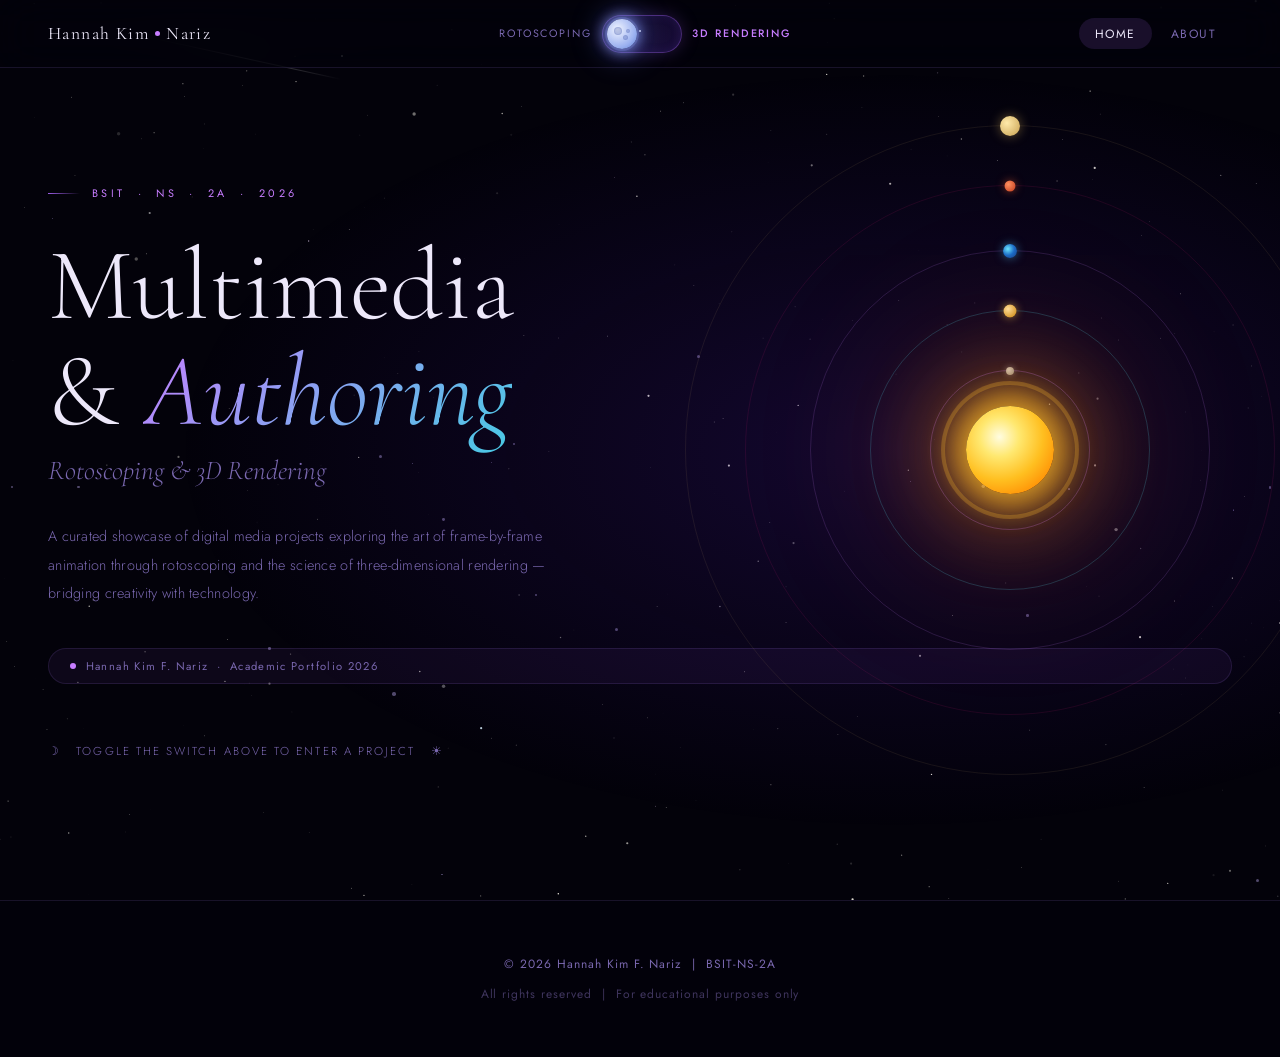
==== index.html @ fac0477e "Update index.html" ====
<!DOCTYPE html>
<html lang="en">
<head>
  <meta charset="UTF-8"/>
  <meta name="viewport" content="width=device-width, initial-scale=1.0"/>
  <title>Multimedia & Authoring — Hannah Kim F. Nariz</title>
  <link rel="preconnect" href="https://fonts.googleapis.com"/>
  <link href="https://fonts.googleapis.com/css2?family=Cormorant+Garamond:ital,wght@0,300;0,400;0,600;1,300;1,400&family=Jost:wght@200;300;400;500&display=swap" rel="stylesheet"/>
  <style>
    :root {
      --transition-theme: 1.4s cubic-bezier(0.4,0,0.2,1);
      --font-serif: 'Cormorant Garamond', serif;
      --font-sans:  'Jost', sans-serif;
    }

    body {
      --bg0:        #03020a;
      --bg1:        #07051a;
      --surface:    #0f0a22;
      --card-bg:    rgba(10,7,26,0.75);
      --border:     rgba(170,130,255,0.13);
      --text:       #ede8fa;
      --muted:      #7a68b0;
      --accent:     #9b5de5;
      --accent2:    #c77dff;
      --tag:        #9ab0f0;
      --card-hover-shadow: 0 30px 80px rgba(120,140,255,0.18);
      --card-hover-border: rgba(150,170,255,0.5);
      --hero-grad:  radial-gradient(ellipse 80% 60% at 70% 50%, rgba(80,30,180,0.22), transparent 70%);
      --sky-color:  #03020a;
    }

    body.day {
      --bg0:        #dff4ff;
      --bg1:        #bce8fa;
      --surface:    #e8f6ff;
      --card-bg:    rgba(255,252,245,0.82);
      --border:     rgba(200,160,60,0.22);
      --text:       #1a1020;
      --muted:      #5a6a8a;
      --accent:     #e07b00;
      --accent2:    #f5a623;
      --tag:        #c07000;
      --card-hover-shadow: 0 30px 80px rgba(255,160,30,0.2);
      --card-hover-border: rgba(255,190,60,0.6);
      --hero-grad:  radial-gradient(ellipse 80% 60% at 70% 50%, rgba(255,200,80,0.28), transparent 70%);
      --sky-color:  #7dcfff;
    }

    *, *::before, *::after { margin:0; padding:0; box-sizing:border-box; }
    html { scroll-behavior: smooth; }

    body {
      font-family: var(--font-sans);
      background: var(--bg0);
      color: var(--text);
      min-height: 100vh;
      overflow-x: hidden;
      transition: background var(--transition-theme), color var(--transition-theme);
    }

    #starfield { position:fixed;inset:0;pointer-events:none;z-index:0;transition:opacity 1.2s ease; }
    body.day #starfield { opacity:0; }

    #sky-layer {
      position:fixed;inset:0;z-index:0;pointer-events:none;
      background:linear-gradient(180deg,#7dcfff 0%,#c9ecff 40%,#ffeac8 100%);
      opacity:0;transition:opacity 1.2s ease;
    }
    body.day #sky-layer { opacity:1; }

    .nebula-layer { position:fixed;inset:0;pointer-events:none;z-index:0;overflow:hidden;transition:opacity 1.2s ease; }
    body.day .nebula-layer { opacity:0; }
    .nebula-cloud { position:absolute;border-radius:50%;filter:blur(90px);opacity:0;animation:nebulaDrift 24s ease-in-out infinite; }
    .nc1{width:700px;height:500px;top:-10%;left:-10%;background:radial-gradient(ellipse,rgba(155,93,229,0.2),transparent 70%);animation-duration:28s;animation-delay:0s;}
    .nc2{width:600px;height:600px;top:30%;right:-15%;background:radial-gradient(ellipse,rgba(72,202,228,0.13),transparent 70%);animation-duration:33s;animation-delay:-9s;}
    .nc3{width:800px;height:400px;bottom:-5%;left:20%;background:radial-gradient(ellipse,rgba(247,37,133,0.09),transparent 70%);animation-duration:25s;animation-delay:-16s;}
    .nc4{width:500px;height:500px;top:50%;left:40%;background:radial-gradient(ellipse,rgba(199,125,255,0.11),transparent 70%);animation-duration:38s;animation-delay:-6s;}
    @keyframes nebulaDrift{0%{opacity:0;transform:scale(1) translate(0,0)}20%{opacity:1}50%{opacity:0.6;transform:scale(1.1) translate(30px,-20px)}80%{opacity:1}100%{opacity:0;transform:scale(1) translate(0,0)}}

    .cloud-layer{position:fixed;inset:0;z-index:0;pointer-events:none;overflow:hidden;opacity:0;transition:opacity 1.4s ease;}
    body.day .cloud-layer{opacity:1;}
    .cloud{position:absolute;border-radius:50px;background:rgba(255,255,255,0.7);filter:blur(6px);}

    #shooting-stars{position:fixed;inset:0;pointer-events:none;z-index:1;}
    body.day #shooting-stars{opacity:0;}

    .dust-particle{position:fixed;border-radius:50%;pointer-events:none;z-index:1;animation:dustFloat linear infinite;transition:background 1s ease;}
    body.day .dust-particle{background:rgba(255,200,80,0.5) !important;}
    @keyframes dustFloat{0%{transform:translateY(0) translateX(0) scale(1);opacity:0}10%{opacity:1}90%{opacity:0.5}100%{transform:translateY(-220px) translateX(var(--dx,40px)) scale(0.4);opacity:0}}

    /* NAV */
    nav {
      position:fixed;top:0;left:0;right:0;z-index:300;
      height:68px;display:flex;align-items:center;justify-content:space-between;
      padding:0 3rem;backdrop-filter:blur(22px);
      border-bottom:1px solid var(--border);
      transition:background var(--transition-theme),border-color var(--transition-theme);
    }
    body:not(.day) nav{background:rgba(3,2,10,0.6);}
    body.day nav{background:rgba(220,242,255,0.65);}

    .nav-brand{font-family:var(--font-serif);font-size:1.1rem;font-weight:400;color:var(--text);text-decoration:none;letter-spacing:0.08em;display:flex;align-items:center;gap:4px;transition:color var(--transition-theme);}
    .brand-dot{display:inline-block;width:5px;height:5px;border-radius:50%;background:var(--accent2);margin:0 2px;animation:pulse 2.5s ease-in-out infinite;transition:background var(--transition-theme);}

    .nav-center{display:flex;align-items:center;gap:0.4rem;}
    .nav-links{display:flex;gap:0.2rem;}
    .nav-links a{font-size:0.75rem;font-weight:400;letter-spacing:0.12em;text-transform:uppercase;color:var(--muted);text-decoration:none;padding:0.4rem 1rem;border-radius:30px;transition:color 0.25s,background 0.25s;}
    .nav-links a:hover,.nav-links a.active{color:var(--text);background:rgba(155,93,229,0.15);}
    body.day .nav-links a:hover,body.day .nav-links a.active{background:rgba(224,123,0,0.12);}

    /* TOGGLE */
    .celestial-toggle{position:relative;display:flex;align-items:center;gap:10px;}
    .toggle-label{font-size:0.67rem;letter-spacing:0.18em;text-transform:uppercase;color:var(--muted);font-weight:400;transition:color 0.4s,opacity 0.4s;user-select:none;min-width:68px;}
    .toggle-label.lbl-roto{text-align:right;}
    .toggle-label.lbl-render{text-align:left;}
    body:not(.day) .toggle-label.lbl-render{color:var(--accent2);font-weight:500;}
    body.day .toggle-label.lbl-roto{color:var(--accent2);font-weight:500;}

    .toggle-track{position:relative;width:80px;height:38px;border-radius:40px;cursor:pointer;transition:background 0.8s ease,box-shadow 0.8s ease,border-color 0.8s;border:1px solid;flex-shrink:0;overflow:visible;}
    body:not(.day) .toggle-track{background:linear-gradient(135deg,#0d0820 0%,#1a0e3a 100%);border-color:rgba(155,93,229,0.4);box-shadow:0 0 18px rgba(155,93,229,0.25),inset 0 0 10px rgba(100,60,200,0.15);}
    body.day .toggle-track{background:linear-gradient(135deg,#87d4f8 0%,#b8e8ff 100%);border-color:rgba(224,160,40,0.5);box-shadow:0 0 18px rgba(255,200,60,0.35),inset 0 0 10px rgba(255,220,100,0.2);}

    .track-star{position:absolute;border-radius:50%;background:rgba(255,255,255,0.9);transition:opacity 0.6s ease;}
    body.day .track-star{opacity:0;}
    .track-cloud{position:absolute;border-radius:6px;background:rgba(255,255,255,0.75);transition:opacity 0.6s ease;opacity:0;}
    body.day .track-cloud{opacity:1;}

    .toggle-orb{position:absolute;top:50%;transform:translateY(-50%);width:30px;height:30px;border-radius:50%;transition:left 0.7s cubic-bezier(0.68,-0.3,0.27,1.3),background 0.8s ease,box-shadow 0.8s ease;z-index:2;}
    body:not(.day) .toggle-orb{left:4px;background:radial-gradient(circle at 35% 35%,#f0f4ff 0%,#c8d4f8 30%,#9ab0f0 65%,#5878d0 100%);box-shadow:0 0 0 2px rgba(150,170,255,0.2),0 0 12px 4px rgba(140,160,255,0.6),0 0 28px 10px rgba(100,130,255,0.25);}
    body.day .toggle-orb{left:46px;background:radial-gradient(circle at 38% 35%,#fffce0 0%,#ffe870 25%,#ffbf20 55%,#ff8800 85%,#ff5500 100%);box-shadow:0 0 0 3px rgba(255,210,60,0.2),0 0 16px 6px rgba(255,190,40,0.75),0 0 38px 16px rgba(255,150,20,0.4),0 0 70px 30px rgba(255,100,0,0.15);}

    .orb-crater{position:absolute;border-radius:50%;background:rgba(60,80,160,0.28);border:1px solid rgba(80,100,180,0.18);transition:opacity 0.5s ease;}
    body.day .orb-crater{opacity:0;}
    .orb-rays-wrap{position:absolute;top:50%;left:50%;width:54px;height:54px;transform:translate(-50%,-50%);animation:rotateSlow 10s linear infinite;pointer-events:none;transition:opacity 0.7s ease;opacity:0;}
    body.day .orb-rays-wrap{opacity:1;}
    .orb-ray{position:absolute;top:50%;left:50%;width:1px;height:10px;background:linear-gradient(to bottom,rgba(255,230,80,0.9),transparent);transform-origin:bottom center;}

    @keyframes rotateSlow{to{transform:translate(-50%,-50%) rotate(360deg)}}
    @keyframes pulse{0%,100%{opacity:1;transform:scale(1)}50%{opacity:0.3;transform:scale(0.75)}}

    /* HERO */
    .hero{position:relative;z-index:10;min-height:100vh;display:flex;flex-direction:column;justify-content:center;padding:9rem 3rem 6rem;overflow:hidden;}
    .hero::before{content:'';position:absolute;inset:0;background:var(--hero-grad);pointer-events:none;transition:background var(--transition-theme);}

    .orbital-system{position:absolute;right:-60px;top:50%;transform:translateY(-50%);width:660px;height:660px;pointer-events:none;}
    .orbit-ring{position:absolute;border-radius:50%;border:1px solid;top:50%;left:50%;transform:translate(-50%,-50%);transition:border-color var(--transition-theme);}
    body:not(.day) .orbit-ring:nth-child(1){width:160px;height:160px;border-color:rgba(155,93,229,0.35);animation:spinOrbit 13s linear infinite;}
    body:not(.day) .orbit-ring:nth-child(2){width:280px;height:280px;border-color:rgba(72,202,228,0.22);animation:spinOrbit 23s linear infinite reverse;}
    body:not(.day) .orbit-ring:nth-child(3){width:400px;height:400px;border-color:rgba(199,125,255,0.16);animation:spinOrbit 36s linear infinite;}
    body:not(.day) .orbit-ring:nth-child(4){width:530px;height:530px;border-color:rgba(247,37,133,0.1);animation:spinOrbit 52s linear infinite reverse;}
    body:not(.day) .orbit-ring:nth-child(5){width:650px;height:650px;border-color:rgba(255,215,122,0.08);animation:spinOrbit 78s linear infinite;}
    body.day .orbit-ring:nth-child(1){width:160px;height:160px;border-color:rgba(255,180,30,0.4);animation:spinOrbit 13s linear infinite;}
    body.day .orbit-ring:nth-child(2){width:280px;height:280px;border-color:rgba(255,140,20,0.25);animation:spinOrbit 23s linear infinite reverse;}
    body.day .orbit-ring:nth-child(3){width:400px;height:400px;border-color:rgba(255,100,20,0.15);animation:spinOrbit 36s linear infinite;}
    body.day .orbit-ring:nth-child(4){width:530px;height:530px;border-color:rgba(200,130,20,0.1);animation:spinOrbit 52s linear infinite reverse;}
    body.day .orbit-ring:nth-child(5){width:650px;height:650px;border-color:rgba(180,120,10,0.07);animation:spinOrbit 78s linear infinite;}
    .orbit-dot{position:absolute;border-radius:50%;top:0;left:50%;transform:translate(-50%,-50%);}
    @keyframes spinOrbit{to{transform:translate(-50%,-50%) rotate(360deg)}}

    /* ── HERO CENTER BODY — always SUN ── */
    .hero-center-body {
      position:absolute;top:50%;left:50%;
      transform:translate(-50%,-50%);
      width:88px;height:88px;border-radius:50%;z-index:2;
      background:radial-gradient(circle at 38% 35%,#fffce0 0%,#ffe870 25%,#ffbf20 55%,#ff8800 85%,#ff5500 100%);
      box-shadow:
        0 0 28px 12px rgba(255,190,40,0.7),
        0 0 80px 32px rgba(255,150,20,0.38),
        0 0 160px 70px rgba(255,100,0,0.16);
      animation:sunGlowHero 4s ease-in-out infinite;
    }
    @keyframes sunGlowHero {
      0%,100%{box-shadow:0 0 28px 12px rgba(255,190,40,0.7),0 0 80px 32px rgba(255,150,20,0.38),0 0 160px 70px rgba(255,100,0,0.16);}
      50%{box-shadow:0 0 40px 18px rgba(255,210,60,0.9),0 0 110px 46px rgba(255,170,30,0.5),0 0 200px 90px rgba(255,110,0,0.22);}
    }

    .hero-center-corona{position:absolute;top:50%;left:50%;transform:translate(-50%,-50%);width:130px;height:130px;border-radius:50%;pointer-events:none;z-index:1;transition:box-shadow 1s ease,opacity 1s ease;animation:coronaPulse 4.5s ease-in-out infinite;box-shadow:0 0 0 4px rgba(255,210,60,0.25);opacity:1;}
    @keyframes coronaPulse{0%,100%{transform:translate(-50%,-50%) scale(1)}50%{transform:translate(-50%,-50%) scale(1.14)}}

    /* Hero sun rays — always visible */
    .hero-rays{position:absolute;top:50%;left:50%;width:160px;height:160px;transform:translate(-50%,-50%);animation:rotateSlow 20s linear infinite;pointer-events:none;z-index:1;opacity:1;}
    .hero-ray-line{position:absolute;top:50%;left:50%;width:1.5px;height:38px;background:linear-gradient(to bottom,rgba(255,230,80,0.75),transparent);transform-origin:bottom center;}

    .planet{position:absolute;border-radius:50%;top:0;left:50%;transform:translate(-50%,-50%);}
    .p-mercury{width:8px;height:8px;background:radial-gradient(circle at 35% 35%,#ccc,#888);box-shadow:0 0 6px rgba(200,200,200,0.5);}
    .p-venus{width:13px;height:13px;background:radial-gradient(circle at 35% 35%,#ffe4a0,#c8860a);box-shadow:0 0 8px rgba(255,200,80,0.6);}
    .p-earth{width:14px;height:14px;background:radial-gradient(circle at 35% 35%,#6be8ff,#1a6bc7,#1a4080);box-shadow:0 0 10px rgba(72,200,255,0.5);}
    .p-mars{width:11px;height:11px;background:radial-gradient(circle at 35% 35%,#ff9060,#c0391b);box-shadow:0 0 8px rgba(255,100,50,0.5);}
    .p-saturn{width:20px;height:20px;background:radial-gradient(circle at 35% 35%,#ffeaaa,#c8a050);box-shadow:0 0 12px rgba(255,210,100,0.4);}

    .hero-eyebrow{font-size:0.68rem;letter-spacing:0.3em;text-transform:uppercase;color:var(--accent2);margin-bottom:2rem;display:flex;align-items:center;gap:12px;opacity:0;animation:fadeUp 0.8s ease forwards 0.3s;transition:color var(--transition-theme);}
    .eyebrow-line{width:32px;height:1px;background:linear-gradient(to right,var(--accent),transparent);transition:background var(--transition-theme);}
    .hero h1{font-family:var(--font-serif);font-size:clamp(3rem,8vw,7.5rem);font-weight:300;line-height:1.03;color:var(--text);margin-bottom:0.6rem;opacity:0;animation:fadeUp 0.9s ease forwards 0.5s;transition:color var(--transition-theme);}
    .hero h1 em{font-style:italic;font-weight:300;background:linear-gradient(135deg,var(--accent2),#48cae4,#f72585);-webkit-background-clip:text;-webkit-text-fill-color:transparent;background-clip:text;background-size:200% 200%;animation:gradientShift 6s ease infinite;}
    body.day .hero h1 em{background:linear-gradient(135deg,#ff8800,#ffcc00,#ff4400);-webkit-background-clip:text;-webkit-text-fill-color:transparent;background-clip:text;background-size:200% 200%;}
    @keyframes gradientShift{0%{background-position:0% 50%}50%{background-position:100% 50%}100%{background-position:0% 50%}}
    .hero h2{font-family:var(--font-serif);font-size:clamp(1rem,2.5vw,1.7rem);font-weight:300;font-style:italic;color:var(--muted);margin-bottom:2.2rem;opacity:0;animation:fadeUp 0.9s ease forwards 0.7s;transition:color var(--transition-theme);}
    .hero p{max-width:520px;color:var(--muted);font-size:0.9rem;font-weight:300;line-height:2;letter-spacing:0.02em;opacity:0;animation:fadeUp 0.9s ease forwards 0.9s;transition:color var(--transition-theme);}
    .hero-badge{display:inline-flex;align-items:center;gap:10px;border:1px solid var(--border);background:rgba(155,93,229,0.07);padding:0.55rem 1.3rem;border-radius:40px;margin-top:2.5rem;font-size:0.7rem;letter-spacing:0.12em;color:var(--muted);opacity:0;animation:fadeUp 0.9s ease forwards 1.1s;transition:border-color var(--transition-theme),color var(--transition-theme),background var(--transition-theme);}
    body.day .hero-badge{background:rgba(255,160,30,0.08);}
    .badge-dot{width:6px;height:6px;border-radius:50%;background:var(--accent2);animation:pulse 2s ease-in-out infinite;transition:background var(--transition-theme);}
    @keyframes fadeUp{from{opacity:0;transform:translateY(24px)}to{opacity:1;transform:translateY(0)}}

    /* SECTION */
    .section{position:relative;z-index:10;padding:7rem 3rem;max-width:1140px;margin:0 auto;}
    .section-eyebrow{font-size:0.67rem;letter-spacing:0.25em;text-transform:uppercase;color:var(--accent2);margin-bottom:0.6rem;display:flex;align-items:center;gap:12px;transition:color var(--transition-theme);}
    .section-eyebrow::before{content:'';width:28px;height:1px;background:linear-gradient(to right,var(--accent),transparent);}
    .section-title{font-family:var(--font-serif);font-size:clamp(1.8rem,4vw,3rem);font-weight:400;color:var(--text);margin-bottom:3.5rem;transition:color var(--transition-theme);}

    /* CARDS */
    .projects-grid{display:grid;grid-template-columns:repeat(auto-fit,minmax(340px,1fr));gap:2rem;}
    .project-card{position:relative;border-radius:20px;text-decoration:none;color:inherit;display:block;overflow:hidden;border:1px solid var(--border);background:var(--card-bg);backdrop-filter:blur(14px);transition:transform 0.4s cubic-bezier(0.23,1,0.32,1),border-color 0.4s,box-shadow 0.4s,background var(--transition-theme);}
    .project-card:hover{transform:translateY(-8px);border-color:var(--card-hover-border);box-shadow:var(--card-hover-shadow);}
    .card-visual{width:100%;height:200px;position:relative;overflow:hidden;display:flex;align-items:center;justify-content:center;border-bottom:1px solid var(--border);transition:border-color var(--transition-theme);}
    .card-visual-bg{position:absolute;inset:0;transition:background 1s ease;}
    .card-roto .card-visual-bg{background:radial-gradient(ellipse at center,rgba(255,160,30,0.18) 0%,rgba(255,100,0,0.06) 40%,transparent 70%);}
    .card-render .card-visual-bg{background:radial-gradient(ellipse at center,rgba(120,140,255,0.15) 0%,rgba(80,100,220,0.06) 40%,transparent 70%);}
    .card-orbital{position:relative;width:130px;height:130px;flex-shrink:0;}
    .card-orbit-ring{position:absolute;border-radius:50%;border:1px dashed;top:50%;left:50%;transform:translate(-50%,-50%);}
    .card-roto .card-orbit-ring:nth-child(1){width:80px;height:80px;border-color:rgba(255,200,60,0.35);animation:spinOrbit 9s linear infinite;}
    .card-roto .card-orbit-ring:nth-child(2){width:116px;height:116px;border-color:rgba(255,150,30,0.2);animation:spinOrbit 16s linear infinite reverse;}
    .card-render .card-orbit-ring:nth-child(1){width:80px;height:80px;border-color:rgba(150,170,255,0.35);animation:spinOrbit 9s linear infinite;}
    .card-render .card-orbit-ring:nth-child(2){width:116px;height:116px;border-color:rgba(120,140,255,0.2);animation:spinOrbit 16s linear infinite reverse;}
    .card-orbit-dot{position:absolute;border-radius:50%;top:0;left:50%;transform:translate(-50%,-50%);}
    .card-sun-body{position:absolute;top:50%;left:50%;transform:translate(-50%,-50%);width:42px;height:42px;border-radius:50%;z-index:2;background:radial-gradient(circle at 38% 35%,#fffce0 0%,#ffe870 25%,#ffbf20 55%,#ff8800 85%,#ff5500 100%);box-shadow:0 0 16px 6px rgba(255,190,40,0.65),0 0 40px 16px rgba(255,150,20,0.3);animation:sunGlow 4s ease-in-out infinite;}
    .card-moon-body{position:absolute;top:50%;left:50%;transform:translate(-50%,-50%);width:40px;height:40px;border-radius:50%;z-index:2;background:radial-gradient(circle at 35% 35%,#f0f4ff 0%,#c8d4f8 30%,#9ab0f0 65%,#5878d0 100%);box-shadow:0 0 14px 5px rgba(140,160,255,0.55),0 0 36px 14px rgba(100,130,255,0.22);animation:moonGlow 5s ease-in-out infinite;}
    .card-moon-crater{position:absolute;border-radius:50%;background:rgba(60,80,160,0.28);border:1px solid rgba(80,100,180,0.18);}
    @keyframes sunGlow{0%,100%{box-shadow:0 0 16px 6px rgba(255,190,40,0.65),0 0 40px 16px rgba(255,150,20,0.3);}50%{box-shadow:0 0 26px 10px rgba(255,210,60,0.85),0 0 60px 26px rgba(255,170,30,0.42);}}
    @keyframes moonGlow{0%,100%{box-shadow:0 0 14px 5px rgba(140,160,255,0.55),0 0 36px 14px rgba(100,130,255,0.22);}50%{box-shadow:0 0 22px 9px rgba(160,180,255,0.75),0 0 55px 22px rgba(120,145,255,0.35);}}
    .card-rays{position:absolute;top:50%;left:50%;width:76px;height:76px;transform:translate(-50%,-50%);animation:rotateSlow 14s linear infinite;pointer-events:none;z-index:1;}
    .card-ray-line{position:absolute;top:50%;left:50%;width:1px;height:12px;background:linear-gradient(to bottom,rgba(255,230,80,0.75),transparent);transform-origin:bottom center;}
    .card-content{padding:1.6rem 2rem 2rem;}
    .card-tag{font-size:0.65rem;letter-spacing:0.2em;text-transform:uppercase;margin-bottom:0.8rem;display:flex;align-items:center;gap:8px;color:var(--tag);transition:color var(--transition-theme);}
    .card-tag::before{content:'';width:14px;height:1px;background:currentColor;}
    .card-content h3{font-family:var(--font-serif);font-size:1.55rem;font-weight:400;color:var(--text);margin-bottom:0.8rem;transition:color var(--transition-theme);}
    .card-content p{font-size:0.84rem;color:var(--muted);line-height:1.9;font-weight:300;margin-bottom:1.4rem;transition:color var(--transition-theme);}
    .card-cta{display:inline-flex;align-items:center;gap:8px;font-size:0.72rem;font-weight:400;letter-spacing:0.12em;text-transform:uppercase;color:var(--accent2);transition:gap 0.2s,color var(--transition-theme);}
    .project-card:hover .card-cta{gap:14px;}

    /* FOOTER */
    footer{position:relative;z-index:10;border-top:1px solid var(--border);text-align:center;padding:3rem 1.5rem;font-size:0.75rem;letter-spacing:0.08em;color:var(--muted);line-height:2.5;transition:border-color var(--transition-theme),color var(--transition-theme),background var(--transition-theme);}
    body:not(.day) footer{background:rgba(3,2,10,0.7);}
    body.day footer{background:rgba(200,235,255,0.5);}
    footer span{opacity:0.5;}

    .reveal{opacity:0;transform:translateY(30px);transition:opacity 0.8s ease,transform 0.8s ease;}
    .reveal.visible{opacity:1;transform:translateY(0);}
    .card-sparkle{position:absolute;background:rgba(200,215,255,0.9);border-radius:50%;animation:twinkleS 3s ease-in-out infinite;}
    @keyframes twinkleS{0%,100%{opacity:0.5;transform:scale(1)}50%{opacity:1;transform:scale(1.6)}}

    @media(max-width:700px){
      nav{padding:0 1.2rem;}
      .hero{padding:7rem 1.5rem 4rem;}
      .orbital-system{display:none;}
      .section{padding:5rem 1.5rem;}
      .toggle-label{display:none;}
    }
  </style>
</head>
<body>

<canvas id="starfield"></canvas>
<div id="sky-layer"></div>
<div class="nebula-layer">
  <div class="nebula-cloud nc1"></div>
  <div class="nebula-cloud nc2"></div>
  <div class="nebula-cloud nc3"></div>
  <div class="nebula-cloud nc4"></div>
</div>
<div class="cloud-layer" id="cloud-layer"></div>
<div id="shooting-stars"></div>

<nav>
  <a href="index.html" class="nav-brand">
    Hannah Kim<span class="brand-dot"></span>Nariz
  </a>

  <div class="celestial-toggle" id="celestialToggle" title="Switch project">
    <span class="toggle-label lbl-roto">Rotoscoping</span>
    <div class="toggle-track" id="toggleTrack">
      <div class="track-star" style="width:3px;height:3px;top:8px;left:22px;"></div>
      <div class="track-star" style="width:2px;height:2px;top:14px;left:36px;"></div>
      <div class="track-star" style="width:2px;height:2px;top:22px;left:26px;"></div>
      <div class="track-cloud" style="width:22px;height:8px;top:12px;right:10px;filter:blur(1px);"></div>
      <div class="track-cloud" style="width:14px;height:6px;top:18px;right:18px;filter:blur(1px);"></div>
      <div class="toggle-orb" id="toggleOrb">
        <div class="orb-crater" style="width:8px;height:8px;top:8px;left:7px;"></div>
        <div class="orb-crater" style="width:5px;height:5px;top:16px;left:16px;"></div>
        <div class="orb-crater" style="width:4px;height:4px;top:10px;right:7px;"></div>
        <div class="orb-rays-wrap" id="orbRays"></div>
      </div>
    </div>
    <span class="toggle-label lbl-render">3D Rendering</span>
  </div>

  <div class="nav-links">
    <a href="index.html" class="active">Home</a>
    <a href="about.html">About</a>
  </div>
</nav>

<section class="hero">
  <div class="orbital-system" id="orbital-system">
    <div class="orbit-ring"><div class="orbit-dot p-mercury"></div></div>
    <div class="orbit-ring"><div class="orbit-dot p-venus"></div></div>
    <div class="orbit-ring"><div class="orbit-dot p-earth"></div></div>
    <div class="orbit-ring"><div class="orbit-dot p-mars"></div></div>
    <div class="orbit-ring"><div class="orbit-dot p-saturn"></div></div>
    <div class="hero-center-corona"></div>
    <div class="hero-rays" id="heroRays"></div>
    <!-- SUN — no craters -->
    <div class="hero-center-body" id="heroCenterBody"></div>
  </div>

  <div class="hero-eyebrow">
    <span class="eyebrow-line"></span>
    BSIT &nbsp;·&nbsp; NS &nbsp;·&nbsp; 2A &nbsp;·&nbsp; 2026
  </div>
  <h1>Multimedia<br/>&amp; <em>Authoring</em></h1>
  <h2 id="heroSubtitle">Rotoscoping &amp; 3D Rendering</h2>
  <p id="heroDesc">A curated showcase of digital media projects exploring the art of frame-by-frame animation through rotoscoping and the science of three-dimensional rendering — bridging creativity with technology.</p>
  <div class="hero-badge"><span class="badge-dot"></span> Hannah Kim F. Nariz &nbsp;·&nbsp; Academic Portfolio 2026</div>
  <p style="margin-top:3.5rem;font-size:0.72rem;letter-spacing:0.18em;text-transform:uppercase;color:var(--muted);opacity:0;animation:fadeUp 0.9s ease forwards 1.3s;transition:color var(--transition-theme);">&#9789; &nbsp; Toggle the switch above to enter a project &nbsp; &#9728;</p>
</section>

<div class="section" style="display:none">
  <div class="section-eyebrow">Selected Works</div>
  <h2 class="section-title">Projects</h2>
  <div class="projects-grid">
    <a href="rotoscoping.html" class="project-card card-roto reveal">
      <div class="card-visual">
        <div class="card-visual-bg"></div>
        <div class="card-orbital">
          <div class="card-orbit-ring"><div class="card-orbit-dot" style="width:5px;height:5px;background:rgba(255,210,80,0.9);box-shadow:0 0 6px rgba(255,190,60,0.8);"></div></div>
          <div class="card-orbit-ring"><div class="card-orbit-dot" style="width:4px;height:4px;background:rgba(255,160,40,0.8);box-shadow:0 0 5px rgba(255,140,30,0.7);"></div></div>
          <div class="card-rays" id="cardRaysRoto"></div>
          <div class="card-sun-body"></div>
        </div>
      </div>
      <div class="card-content">
        <div class="card-tag">Animation</div>
        <h3>Rotoscoping</h3>
        <p>Rotoscoping is an animation technique where artists trace over live-action footage frame by frame to produce realistic motion.</p>
        <div class="card-cta">Enter the light <svg width="14" height="14" viewBox="0 0 14 14" fill="none"><path d="M3 7h8M7 3l4 4-4 4" stroke="currentColor" stroke-width="1.5" stroke-linecap="round" stroke-linejoin="round"/></svg></div>
      </div>
    </a>
    <a href="rendering.html" class="project-card card-render reveal" style="transition-delay:0.15s">
      <div class="card-visual">
        <div class="card-visual-bg"></div>
        <div class="card-sparkle" style="width:3px;height:3px;top:24px;left:55px;animation-delay:0s;"></div>
        <div class="card-sparkle" style="width:2px;height:2px;top:38px;right:65px;animation-delay:0.9s;"></div>
        <div class="card-sparkle" style="width:2px;height:2px;bottom:30px;left:48px;animation-delay:1.7s;"></div>
        <div class="card-sparkle" style="width:3px;height:3px;bottom:22px;right:52px;animation-delay:0.4s;"></div>
        <div class="card-orbital">
          <div class="card-orbit-ring"><div class="card-orbit-dot" style="width:4px;height:4px;background:rgba(180,200,255,0.9);box-shadow:0 0 6px rgba(160,180,255,0.8);"></div></div>
          <div class="card-orbit-ring"><div class="card-orbit-dot" style="width:3px;height:3px;background:rgba(200,215,255,0.8);box-shadow:0 0 5px rgba(180,200,255,0.7);"></div></div>
          <div class="card-moon-body">
            <div class="card-moon-crater" style="width:10px;height:10px;top:10px;left:9px;"></div>
            <div class="card-moon-crater" style="width:6px;height:6px;top:22px;left:22px;"></div>
            <div class="card-moon-crater" style="width:5px;height:5px;top:12px;right:9px;"></div>
          </div>
        </div>
      </div>
      <div class="card-content">
        <div class="card-tag">3D Rendering</div>
        <h3>3D Rendering — Solar System</h3>
        <p>3D rendering transforms mathematical models into photorealistic imagery using light simulation, textures, and geometry.</p>
        <div class="card-cta">Explore the cosmos <svg width="14" height="14" viewBox="0 0 14 14" fill="none"><path d="M3 7h8M7 3l4 4-4 4" stroke="currentColor" stroke-width="1.5" stroke-linecap="round" stroke-linejoin="round"/></svg></div>
      </div>
    </a>
  </div>
</div>

<footer>
  &copy; 2026 Hannah Kim F. Nariz &nbsp;|&nbsp; BSIT-NS-2A<br/>
  <span>All rights reserved &nbsp;|&nbsp; For educational purposes only</span>
</footer>

<script>
/* BUILD RAYS */
(function(){
  ['orbRays','heroRays','cardRaysRoto'].forEach(function(id){
    var el = document.getElementById(id);
    if(!el) return;
    var count = id==='heroRays' ? 14 : id==='orbRays' ? 10 : 12;
    var len   = id==='heroRays' ? 38 : id==='orbRays' ? 10 : 12;
    var cls   = id==='heroRays' ? 'hero-ray-line' : id==='orbRays' ? 'orb-ray' : 'card-ray-line';
    for(var i=0;i<count;i++){
      var r = document.createElement('div');
      r.className = cls;
      var angle = (i/count)*360;
      r.style.cssText = 'position:absolute;top:50%;left:50%;width:1px;height:'+len+'px;background:linear-gradient(to bottom,rgba(255,230,80,0.8),transparent);transform-origin:bottom center;transform:translateX(-50%) translateY(-100%) rotate('+angle+'deg);';
      el.appendChild(r);
    }
  });
})();

/* STARFIELD */
(function(){
  var canvas = document.getElementById('starfield');
  var ctx = canvas.getContext('2d');
  var W,H,stars=[];
  function resize(){ W=canvas.width=window.innerWidth; H=canvas.height=window.innerHeight; }
  function createStars(n){
    stars=[];
    for(var i=0;i<n;i++){
      var rv=Math.random();
      stars.push({x:Math.random()*W,y:Math.random()*H,r:rv<0.6?0.4:rv<0.85?0.7:rv<0.97?1.1:1.7,alpha:0.3+Math.random()*0.7,ts:0.003+Math.random()*0.01,to:Math.random()*Math.PI*2,hue:Math.random()<0.2?(Math.random()<0.5?200:280):0,sat:Math.random()<0.2?70:0});
    }
  }
  var t=0;
  function draw(){
    ctx.clearRect(0,0,W,H); t+=0.016;
    stars.forEach(function(s){
      var a=s.alpha*(0.5+0.5*Math.sin(t*s.ts*60+s.to));
      ctx.beginPath(); ctx.arc(s.x,s.y,s.r,0,Math.PI*2);
      ctx.fillStyle=s.hue?'hsla('+s.hue+','+s.sat+'%,90%,'+a+')':'rgba(255,252,240,'+a+')';
      ctx.fill();
    });
    requestAnimationFrame(draw);
  }
  resize(); createStars(320); draw();
  window.addEventListener('resize',function(){ resize(); createStars(320); });
})();

/* DAY CLOUDS */
(function(){
  var layer = document.getElementById('cloud-layer');
  var clouds=[{w:200,h:60,top:8,left:5,speed:22},{w:140,h:45,top:15,left:30,speed:35},{w:180,h:55,top:5,left:60,speed:28},{w:120,h:40,top:20,left:75,speed:40},{w:160,h:50,top:12,left:85,speed:32}];
  clouds.forEach(function(c){
    var el=document.createElement('div');
    el.className='cloud';
    el.style.cssText='width:'+c.w+'px;height:'+c.h+'px;top:'+c.top+'%;left:'+c.left+'%;filter:blur(5px);background:rgba(255,255,255,0.65);border-radius:50px;animation:cloudDrift '+c.speed+'s linear infinite;';
    layer.appendChild(el);
  });
  var style=document.createElement('style');
  style.textContent='@keyframes cloudDrift{0%{transform:translateX(0)}100%{transform:translateX(120vw)}}';
  document.head.appendChild(style);
})();

/* SHOOTING STARS */
(function(){
  var container=document.getElementById('shooting-stars');
  function shoot(){
    var sx=Math.random()*window.innerWidth, sy=Math.random()*window.innerHeight*0.4;
    var len=80+Math.random()*160, ang=12+Math.random()*22;
    var el=document.createElement('div');
    el.style.cssText='position:fixed;width:2px;height:2px;border-radius:50%;background:white;left:'+sx+'px;top:'+sy+'px;pointer-events:none;z-index:1;opacity:0;';
    container.appendChild(el);
    var tail=document.createElement('div');
    tail.style.cssText='position:fixed;left:'+sx+'px;top:'+sy+'px;width:'+len+'px;height:1px;background:linear-gradient(to right,rgba(255,255,255,0),rgba(255,255,255,0.7),rgba(255,255,255,0));transform:rotate('+ang+'deg);transform-origin:left center;opacity:0;pointer-events:none;z-index:1;';
    container.appendChild(tail);
    var p=0, sp=3+Math.random()*4;
    var dx=Math.cos(ang*Math.PI/180)*sp, dy=Math.sin(ang*Math.PI/180)*sp;
    var cx=sx, cy=sy;
    function step(){
      p++; cx+=dx; cy+=dy;
      var op=p<10?p/10:p>40?Math.max(0,(50-p)/10):1;
      el.style.left=cx+'px'; el.style.top=cy+'px'; el.style.opacity=op;
      tail.style.left=(cx-len*Math.cos(ang*Math.PI/180))+'px';
      tail.style.top=(cy-len*Math.sin(ang*Math.PI/180)*0.5)+'px';
      tail.style.opacity=op*0.5;
      if(p<50) requestAnimationFrame(step); else{ el.remove(); tail.remove(); }
    }
    requestAnimationFrame(step);
    setTimeout(shoot, 2800+Math.random()*5500);
  }
  setTimeout(shoot,1200);
})();

/* DUST */
(function(){
  for(var i=0;i<20;i++){
    var el=document.createElement('div');
    el.className='dust-particle';
    var sz=1+Math.random()*2.5, dx=-25+Math.random()*50;
    el.style.cssText='width:'+sz+'px;height:'+sz+'px;left:'+Math.random()*100+'%;top:'+(20+Math.random()*80)+'%;background:rgba(200,180,255,0.4);--dx:'+dx+'px;animation-duration:'+(9+Math.random()*18)+'s;animation-delay:'+(-Math.random()*22)+'s;';
    document.body.appendChild(el);
  }
})();

/* SCROLL REVEAL */
(function(){
  var els=document.querySelectorAll('.reveal');
  var io=new IntersectionObserver(function(entries){
    entries.forEach(function(e){ if(e.isIntersecting){ e.target.classList.add('visible'); io.unobserve(e.target); } });
  },{threshold:0.12});
  els.forEach(function(el){ io.observe(el); });
})();

/* PARALLAX */
(function(){
  var sys=document.getElementById('orbital-system');
  if(!sys) return;
  document.addEventListener('mousemove',function(e){
    var mx=(e.clientX/window.innerWidth-0.5)*0.05;
    var my=(e.clientY/window.innerHeight-0.5)*0.05;
    sys.style.transform='translateY(-50%) translate('+(mx*60)+'px,'+(my*40)+'px)';
  });
})();

/* CELESTIAL TOGGLE */
(function(){
  var toggle=document.getElementById('celestialToggle');
  var isDay=false, navigating=false;
  var style=document.createElement('style');
  style.textContent='@keyframes flashOut{0%{opacity:0}40%{opacity:1}100%{opacity:1}}';
  document.head.appendChild(style);
  function navigate(day){
    if(navigating) return;
    navigating=true;
    isDay=day;
    if(day) document.body.classList.add('day');
    else document.body.classList.remove('day');
    var flash=document.createElement('div');
    var bg=day?'rgba(255,248,210,1)':'rgba(4,2,18,1)';
    flash.style.cssText='position:fixed;inset:0;z-index:9999;pointer-events:all;background:'+bg+';opacity:0;transition:opacity 0.9s ease;';
    document.body.appendChild(flash);
    requestAnimationFrame(function(){ requestAnimationFrame(function(){ flash.style.opacity='1'; }); });
    setTimeout(function(){ window.location.href=day?'rotoscoping.html':'rendering.html'; },980);
  }
  toggle.addEventListener('click',function(){ navigate(!isDay); });
  toggle.setAttribute('tabindex','0');
  toggle.setAttribute('role','button');
  toggle.setAttribute('aria-label','Switch between Rotoscoping and 3D Rendering');
  toggle.addEventListener('keydown',function(e){ if(e.key==='Enter'||e.key===' '){ e.preventDefault(); navigate(!isDay); } });
})();
</script>
</body>
</html>
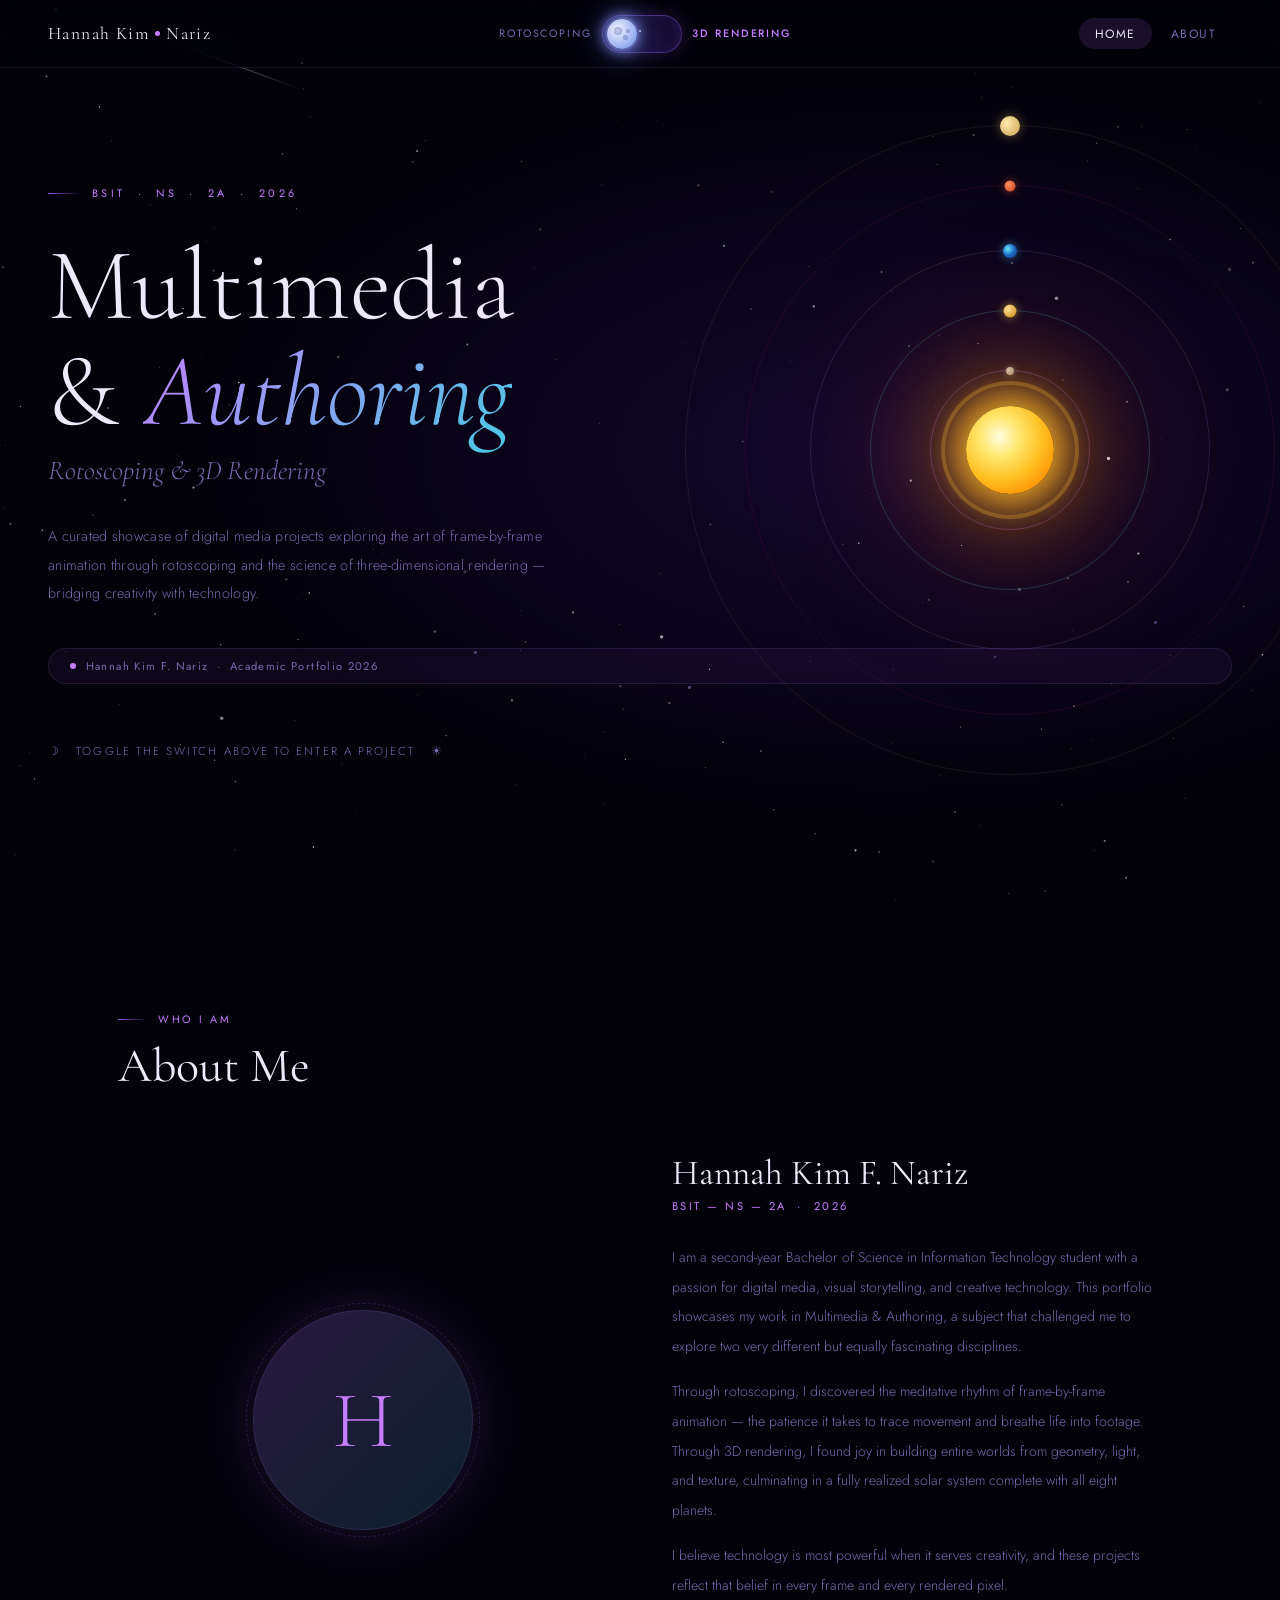
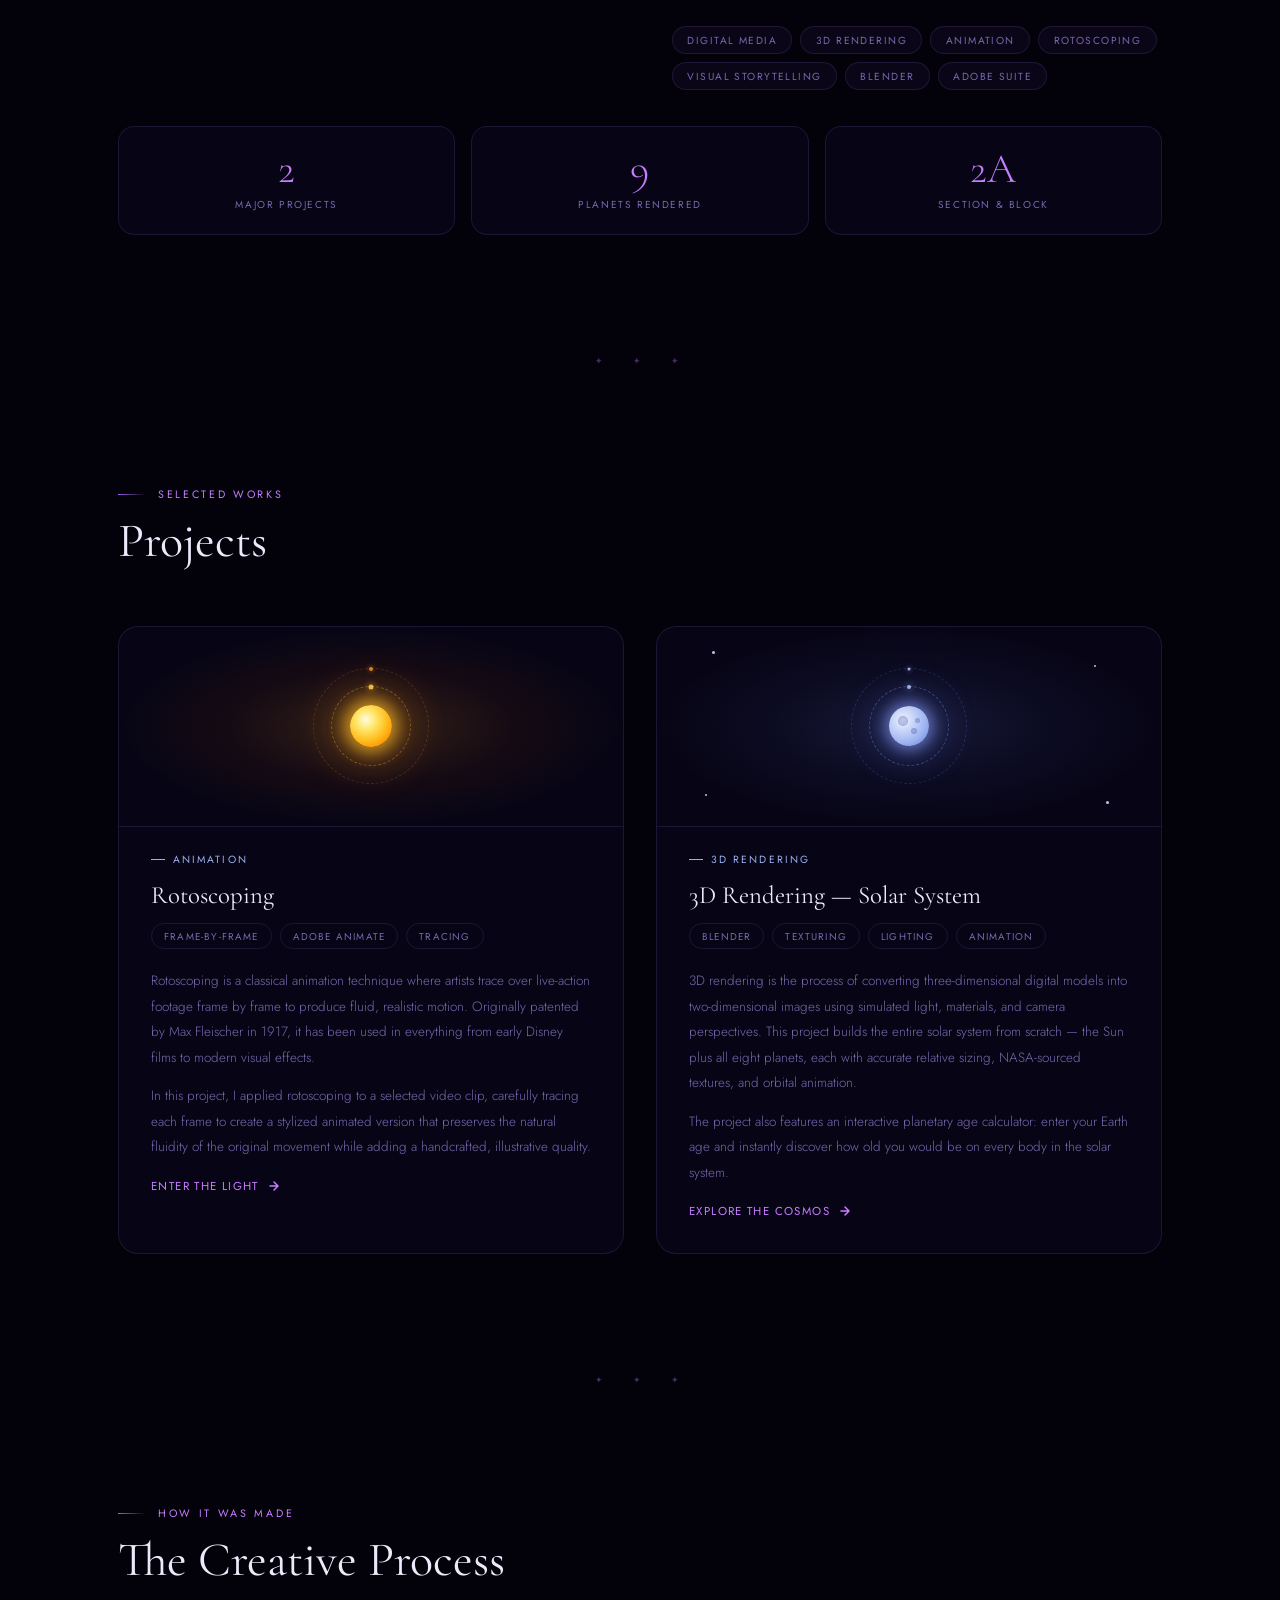
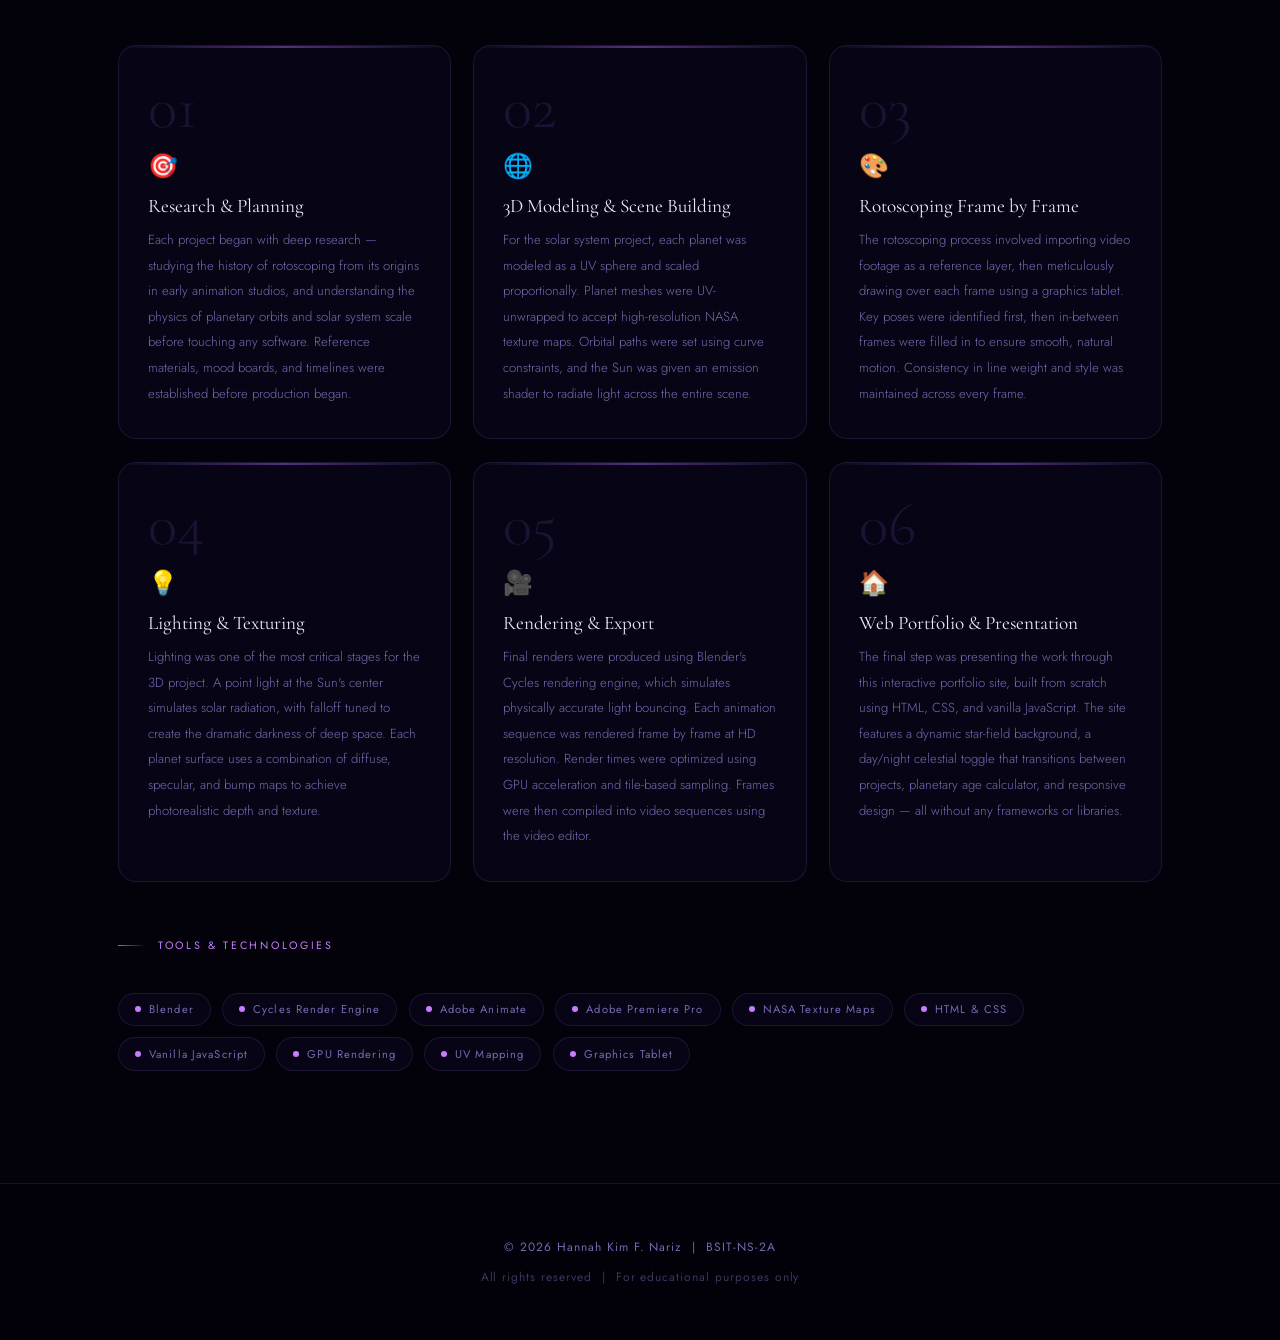
==== commit f5bdc0f4: "Update index.html" ====
--- a/index.html
+++ b/index.html
@@ -249,12 +249,58 @@
     .card-sparkle{position:absolute;background:rgba(200,215,255,0.9);border-radius:50%;animation:twinkleS 3s ease-in-out infinite;}
     @keyframes twinkleS{0%,100%{opacity:0.5;transform:scale(1)}50%{opacity:1;transform:scale(1.6)}}
 
+    /* DIVIDER */
+    .star-divider{position:relative;z-index:10;text-align:center;padding:0.5rem;color:var(--accent2);font-size:0.55rem;letter-spacing:0.6em;opacity:0.35;transition:color var(--transition-theme);}
+
+    /* ABOUT */
+    .about-grid{display:grid;grid-template-columns:1fr 1fr;gap:4rem;align-items:center;}
+    .about-avatar-wrap{display:flex;justify-content:center;align-items:center;}
+    .about-avatar{width:220px;height:220px;border-radius:50%;background:linear-gradient(135deg,rgba(155,93,229,0.25),rgba(72,202,228,0.15));border:1px solid var(--border);display:flex;align-items:center;justify-content:center;font-family:var(--font-serif);font-size:5rem;font-weight:300;color:var(--accent2);box-shadow:0 0 60px rgba(155,93,229,0.18);position:relative;transition:border-color var(--transition-theme),box-shadow var(--transition-theme);}
+    body.day .about-avatar{box-shadow:0 0 60px rgba(255,160,30,0.18);}
+    .about-avatar::after{content:'';position:absolute;inset:-8px;border-radius:50%;border:1px dashed rgba(155,93,229,0.22);animation:spinOrbit 28s linear infinite;}
+    .about-info h3{font-family:var(--font-serif);font-size:2.2rem;font-weight:400;color:var(--text);margin-bottom:0.3rem;transition:color var(--transition-theme);}
+    .about-role{font-size:0.7rem;letter-spacing:0.22em;text-transform:uppercase;color:var(--accent2);margin-bottom:1.8rem;display:block;transition:color var(--transition-theme);}
+    .about-info p{font-size:0.88rem;line-height:2.1;color:var(--muted);font-weight:300;margin-bottom:1rem;transition:color var(--transition-theme);}
+    .about-tags{display:flex;flex-wrap:wrap;gap:0.5rem;margin-top:1.6rem;}
+    .about-tag{font-size:0.64rem;letter-spacing:0.14em;text-transform:uppercase;padding:0.35rem 0.9rem;border-radius:30px;border:1px solid var(--border);color:var(--muted);background:rgba(155,93,229,0.06);transition:all var(--transition-theme);}
+    body.day .about-tag{background:rgba(255,160,30,0.06);}
+
+    .stats-row{display:grid;grid-template-columns:repeat(3,1fr);gap:1rem;margin-top:2.2rem;}
+    .stat-box{background:var(--card-bg);border:1px solid var(--border);border-radius:16px;padding:1.4rem 1rem;text-align:center;backdrop-filter:blur(12px);transition:background var(--transition-theme),border-color var(--transition-theme),transform 0.3s;}
+    .stat-box:hover{transform:translateY(-4px);}
+    .stat-num{font-family:var(--font-serif);font-size:2.6rem;font-weight:300;color:var(--accent2);line-height:1;transition:color var(--transition-theme);}
+    .stat-label{font-size:0.63rem;letter-spacing:0.16em;text-transform:uppercase;color:var(--muted);margin-top:0.4rem;transition:color var(--transition-theme);}
+
+    /* PROJECTS */
+    .projects-section{position:relative;z-index:10;padding:7rem 3rem;max-width:1140px;margin:0 auto;}
+    .card-content p{font-size:0.84rem;color:var(--muted);line-height:1.9;font-weight:300;margin-bottom:0.8rem;transition:color var(--transition-theme);}
+    .card-meta{display:flex;flex-wrap:wrap;gap:0.5rem;margin-bottom:1.2rem;}
+    .card-pill{font-size:0.62rem;letter-spacing:0.12em;text-transform:uppercase;padding:0.28rem 0.75rem;border-radius:20px;border:1px solid var(--border);color:var(--muted);transition:border-color var(--transition-theme),color var(--transition-theme);}
+
+    /* PROCESS */
+    .process-grid{display:grid;grid-template-columns:repeat(auto-fit,minmax(260px,1fr));gap:1.4rem;margin-top:0.5rem;}
+    .process-step{background:var(--card-bg);border:1px solid var(--border);border-radius:18px;padding:2rem 1.8rem;backdrop-filter:blur(12px);position:relative;overflow:hidden;transition:background var(--transition-theme),border-color var(--transition-theme),transform 0.3s,box-shadow 0.3s;}
+    .process-step:hover{transform:translateY(-5px);box-shadow:var(--card-hover-shadow);border-color:var(--card-hover-border);}
+    .process-step::before{content:'';position:absolute;top:0;left:0;right:0;height:2px;background:linear-gradient(to right,transparent,var(--accent),transparent);opacity:0.5;}
+    .step-num{font-family:var(--font-serif);font-size:3.8rem;font-weight:300;color:var(--accent);opacity:0.15;line-height:1;margin-bottom:0.6rem;transition:color var(--transition-theme);}
+    .step-icon{font-size:1.5rem;margin-bottom:0.7rem;}
+    .step-title{font-family:var(--font-serif);font-size:1.2rem;font-weight:400;color:var(--text);margin-bottom:0.55rem;transition:color var(--transition-theme);}
+    .step-desc{font-size:0.82rem;color:var(--muted);line-height:1.95;font-weight:300;transition:color var(--transition-theme);}
+
+    .tools-row{display:flex;flex-wrap:wrap;gap:0.7rem;margin-top:2.5rem;}
+    .tool-chip{display:flex;align-items:center;gap:8px;font-size:0.7rem;letter-spacing:0.1em;padding:0.48rem 1rem;border-radius:30px;border:1px solid var(--border);background:var(--card-bg);color:var(--muted);backdrop-filter:blur(8px);transition:border-color 0.3s,color 0.3s,transform 0.2s,background var(--transition-theme);}
+    .tool-chip:hover{border-color:var(--accent2);color:var(--text);transform:translateY(-2px);}
+    .tool-dot{width:6px;height:6px;border-radius:50%;background:var(--accent2);flex-shrink:0;transition:background var(--transition-theme);}
+
+    @media(max-width:900px){.about-grid{grid-template-columns:1fr;gap:2.5rem;}.about-avatar-wrap{order:-1;}}
     @media(max-width:700px){
       nav{padding:0 1.2rem;}
       .hero{padding:7rem 1.5rem 4rem;}
       .orbital-system{display:none;}
-      .section{padding:5rem 1.5rem;}
+      .section,.projects-section{padding:5rem 1.5rem;}
       .toggle-label{display:none;}
+      .stats-row{grid-template-columns:1fr 1fr;}
+      .about-avatar{width:160px;height:160px;font-size:3.5rem;}
     }
   </style>
 </head>
@@ -324,10 +370,56 @@
   <p style="margin-top:3.5rem;font-size:0.72rem;letter-spacing:0.18em;text-transform:uppercase;color:var(--muted);opacity:0;animation:fadeUp 0.9s ease forwards 1.3s;transition:color var(--transition-theme);">&#9789; &nbsp; Toggle the switch above to enter a project &nbsp; &#9728;</p>
 </section>
 
-<div class="section" style="display:none">
+<!-- ══ ABOUT ══ -->
+<div class="section reveal">
+  <div class="section-eyebrow">Who I Am</div>
+  <h2 class="section-title">About Me</h2>
+  <div class="about-grid">
+    <div class="about-avatar-wrap">
+      <div class="about-avatar">H</div>
+    </div>
+    <div class="about-info">
+      <h3>Hannah Kim F. Nariz</h3>
+      <span class="about-role">BSIT &mdash; NS &mdash; 2A &nbsp;&middot;&nbsp; 2026</span>
+      <p>I am a second-year Bachelor of Science in Information Technology student with a passion for digital media, visual storytelling, and creative technology. This portfolio showcases my work in Multimedia &amp; Authoring, a subject that challenged me to explore two very different but equally fascinating disciplines.</p>
+      <p>Through rotoscoping, I discovered the meditative rhythm of frame-by-frame animation &mdash; the patience it takes to trace movement and breathe life into footage. Through 3D rendering, I found joy in building entire worlds from geometry, light, and texture, culminating in a fully realized solar system complete with all eight planets.</p>
+      <p>I believe technology is most powerful when it serves creativity, and these projects reflect that belief in every frame and every rendered pixel.</p>
+      <div class="about-tags">
+        <span class="about-tag">Digital Media</span>
+        <span class="about-tag">3D Rendering</span>
+        <span class="about-tag">Animation</span>
+        <span class="about-tag">Rotoscoping</span>
+        <span class="about-tag">Visual Storytelling</span>
+        <span class="about-tag">Blender</span>
+        <span class="about-tag">Adobe Suite</span>
+      </div>
+    </div>
+  </div>
+  <div class="stats-row">
+    <div class="stat-box reveal">
+      <div class="stat-num">2</div>
+      <div class="stat-label">Major Projects</div>
+    </div>
+    <div class="stat-box reveal">
+      <div class="stat-num">9</div>
+      <div class="stat-label">Planets Rendered</div>
+    </div>
+    <div class="stat-box reveal">
+      <div class="stat-num">2A</div>
+      <div class="stat-label">Section &amp; Block</div>
+    </div>
+  </div>
+</div>
+
+<div class="star-divider">&#10022; &nbsp; &#10022; &nbsp; &#10022;</div>
+
+<!-- ══ PROJECTS ══ -->
+<div class="projects-section">
   <div class="section-eyebrow">Selected Works</div>
   <h2 class="section-title">Projects</h2>
   <div class="projects-grid">
+
+    <!-- Rotoscoping -->
     <a href="rotoscoping.html" class="project-card card-roto reveal">
       <div class="card-visual">
         <div class="card-visual-bg"></div>
@@ -341,10 +433,18 @@
       <div class="card-content">
         <div class="card-tag">Animation</div>
         <h3>Rotoscoping</h3>
-        <p>Rotoscoping is an animation technique where artists trace over live-action footage frame by frame to produce realistic motion.</p>
+        <div class="card-meta">
+          <span class="card-pill">Frame-by-Frame</span>
+          <span class="card-pill">Adobe Animate</span>
+          <span class="card-pill">Tracing</span>
+        </div>
+        <p>Rotoscoping is a classical animation technique where artists trace over live-action footage frame by frame to produce fluid, realistic motion. Originally patented by Max Fleischer in 1917, it has been used in everything from early Disney films to modern visual effects.</p>
+        <p>In this project, I applied rotoscoping to a selected video clip, carefully tracing each frame to create a stylized animated version that preserves the natural fluidity of the original movement while adding a handcrafted, illustrative quality.</p>
         <div class="card-cta">Enter the light <svg width="14" height="14" viewBox="0 0 14 14" fill="none"><path d="M3 7h8M7 3l4 4-4 4" stroke="currentColor" stroke-width="1.5" stroke-linecap="round" stroke-linejoin="round"/></svg></div>
       </div>
     </a>
+
+    <!-- 3D Rendering -->
     <a href="rendering.html" class="project-card card-render reveal" style="transition-delay:0.15s">
       <div class="card-visual">
         <div class="card-visual-bg"></div>
@@ -364,11 +464,79 @@
       </div>
       <div class="card-content">
         <div class="card-tag">3D Rendering</div>
-        <h3>3D Rendering — Solar System</h3>
-        <p>3D rendering transforms mathematical models into photorealistic imagery using light simulation, textures, and geometry.</p>
+        <h3>3D Rendering &mdash; Solar System</h3>
+        <div class="card-meta">
+          <span class="card-pill">Blender</span>
+          <span class="card-pill">Texturing</span>
+          <span class="card-pill">Lighting</span>
+          <span class="card-pill">Animation</span>
+        </div>
+        <p>3D rendering is the process of converting three-dimensional digital models into two-dimensional images using simulated light, materials, and camera perspectives. This project builds the entire solar system from scratch &mdash; the Sun plus all eight planets, each with accurate relative sizing, NASA-sourced textures, and orbital animation.</p>
+        <p>The project also features an interactive planetary age calculator: enter your Earth age and instantly discover how old you would be on every body in the solar system.</p>
         <div class="card-cta">Explore the cosmos <svg width="14" height="14" viewBox="0 0 14 14" fill="none"><path d="M3 7h8M7 3l4 4-4 4" stroke="currentColor" stroke-width="1.5" stroke-linecap="round" stroke-linejoin="round"/></svg></div>
       </div>
     </a>
+
+  </div>
+</div>
+
+<div class="star-divider">&#10022; &nbsp; &#10022; &nbsp; &#10022;</div>
+
+<!-- ══ PROCESS ══ -->
+<div class="section reveal">
+  <div class="section-eyebrow">How It Was Made</div>
+  <h2 class="section-title">The Creative Process</h2>
+  <div class="process-grid">
+    <div class="process-step reveal">
+      <div class="step-num">01</div>
+      <div class="step-icon">&#127919;</div>
+      <div class="step-title">Research &amp; Planning</div>
+      <div class="step-desc">Each project began with deep research &mdash; studying the history of rotoscoping from its origins in early animation studios, and understanding the physics of planetary orbits and solar system scale before touching any software. Reference materials, mood boards, and timelines were established before production began.</div>
+    </div>
+    <div class="process-step reveal">
+      <div class="step-num">02</div>
+      <div class="step-icon">&#127760;</div>
+      <div class="step-title">3D Modeling &amp; Scene Building</div>
+      <div class="step-desc">For the solar system project, each planet was modeled as a UV sphere and scaled proportionally. Planet meshes were UV-unwrapped to accept high-resolution NASA texture maps. Orbital paths were set using curve constraints, and the Sun was given an emission shader to radiate light across the entire scene.</div>
+    </div>
+    <div class="process-step reveal">
+      <div class="step-num">03</div>
+      <div class="step-icon">&#127912;</div>
+      <div class="step-title">Rotoscoping Frame by Frame</div>
+      <div class="step-desc">The rotoscoping process involved importing video footage as a reference layer, then meticulously drawing over each frame using a graphics tablet. Key poses were identified first, then in-between frames were filled in to ensure smooth, natural motion. Consistency in line weight and style was maintained across every frame.</div>
+    </div>
+    <div class="process-step reveal">
+      <div class="step-num">04</div>
+      <div class="step-icon">&#128161;</div>
+      <div class="step-title">Lighting &amp; Texturing</div>
+      <div class="step-desc">Lighting was one of the most critical stages for the 3D project. A point light at the Sun's center simulates solar radiation, with falloff tuned to create the dramatic darkness of deep space. Each planet surface uses a combination of diffuse, specular, and bump maps to achieve photorealistic depth and texture.</div>
+    </div>
+    <div class="process-step reveal">
+      <div class="step-num">05</div>
+      <div class="step-icon">&#127909;</div>
+      <div class="step-title">Rendering &amp; Export</div>
+      <div class="step-desc">Final renders were produced using Blender's Cycles rendering engine, which simulates physically accurate light bouncing. Each animation sequence was rendered frame by frame at HD resolution. Render times were optimized using GPU acceleration and tile-based sampling. Frames were then compiled into video sequences using the video editor.</div>
+    </div>
+    <div class="process-step reveal">
+      <div class="step-num">06</div>
+      <div class="step-icon">&#127968;</div>
+      <div class="step-title">Web Portfolio &amp; Presentation</div>
+      <div class="step-desc">The final step was presenting the work through this interactive portfolio site, built from scratch using HTML, CSS, and vanilla JavaScript. The site features a dynamic star-field background, a day/night celestial toggle that transitions between projects, planetary age calculator, and responsive design &mdash; all without any frameworks or libraries.</div>
+    </div>
+  </div>
+
+  <div class="section-eyebrow" style="margin-top:3.5rem;">Tools &amp; Technologies</div>
+  <div class="tools-row">
+    <div class="tool-chip"><span class="tool-dot"></span>Blender</div>
+    <div class="tool-chip"><span class="tool-dot"></span>Cycles Render Engine</div>
+    <div class="tool-chip"><span class="tool-dot"></span>Adobe Animate</div>
+    <div class="tool-chip"><span class="tool-dot"></span>Adobe Premiere Pro</div>
+    <div class="tool-chip"><span class="tool-dot"></span>NASA Texture Maps</div>
+    <div class="tool-chip"><span class="tool-dot"></span>HTML &amp; CSS</div>
+    <div class="tool-chip"><span class="tool-dot"></span>Vanilla JavaScript</div>
+    <div class="tool-chip"><span class="tool-dot"></span>GPU Rendering</div>
+    <div class="tool-chip"><span class="tool-dot"></span>UV Mapping</div>
+    <div class="tool-chip"><span class="tool-dot"></span>Graphics Tablet</div>
   </div>
 </div>
 
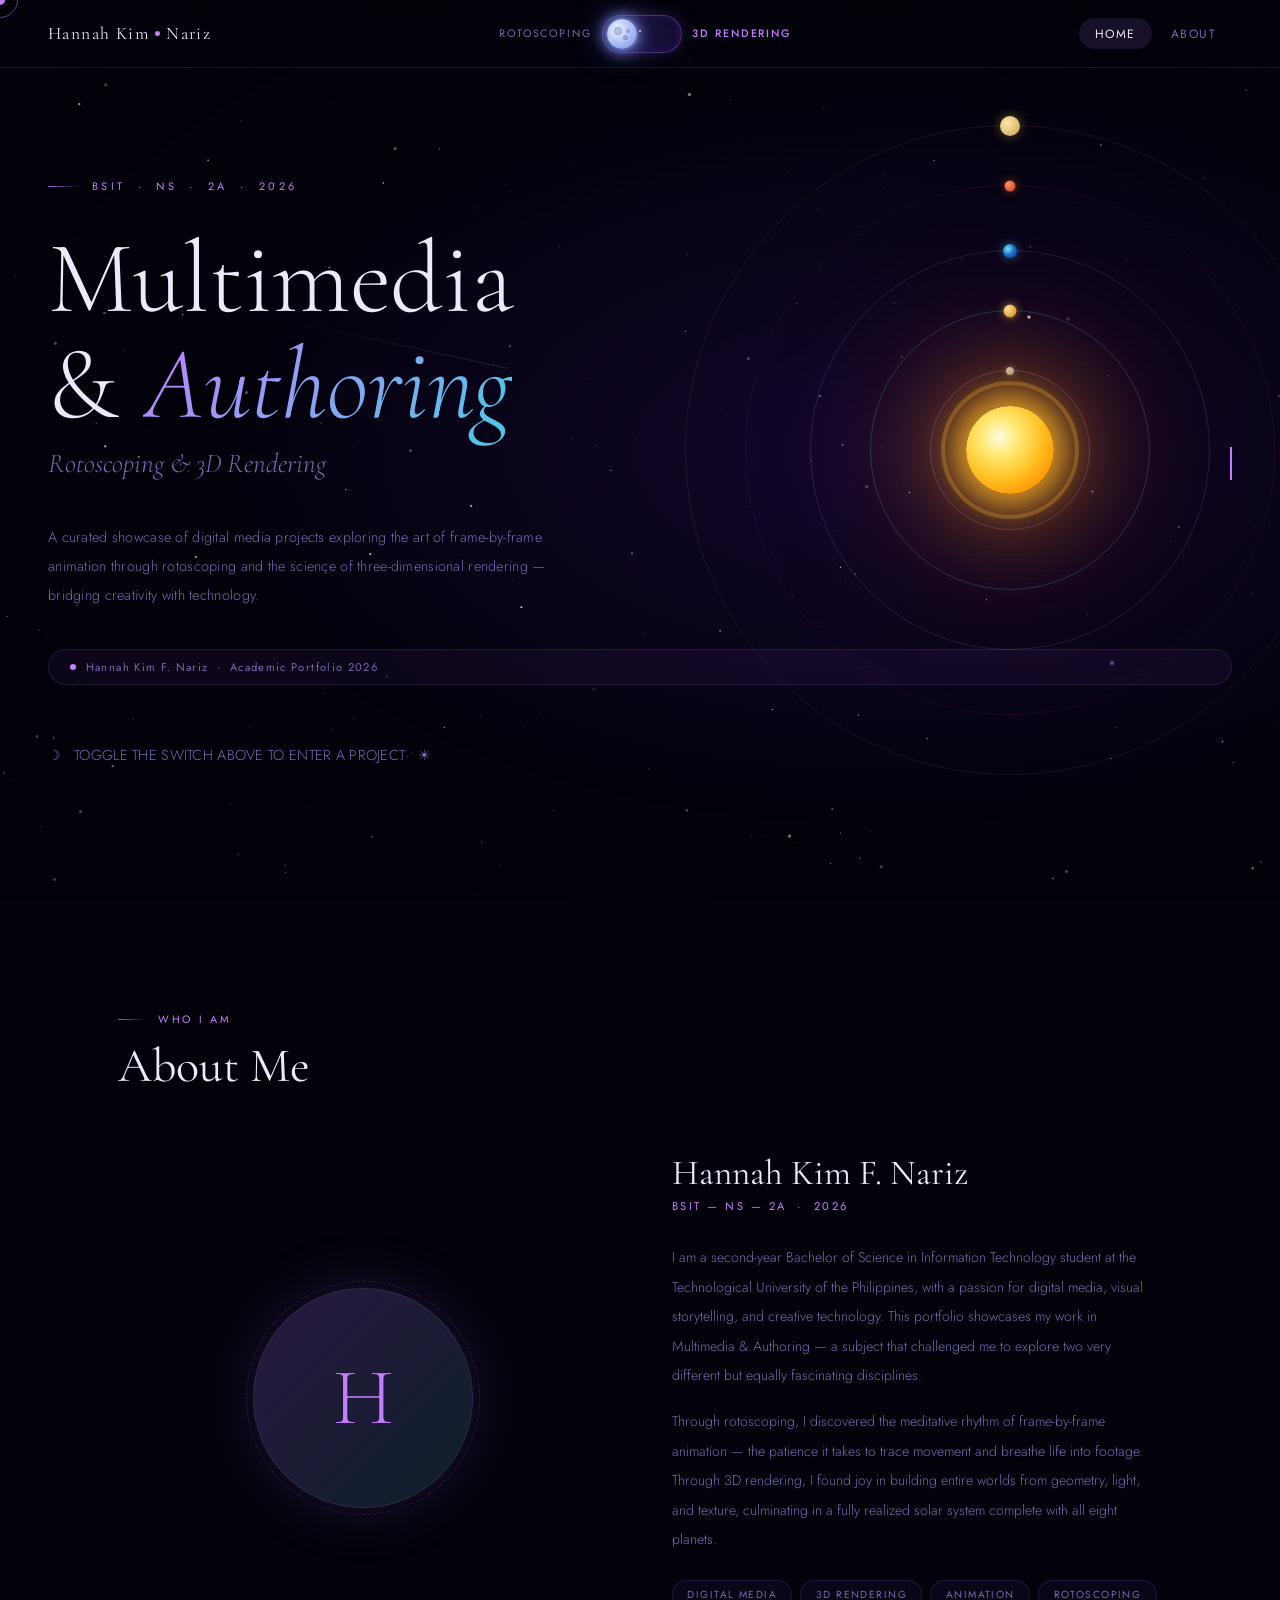
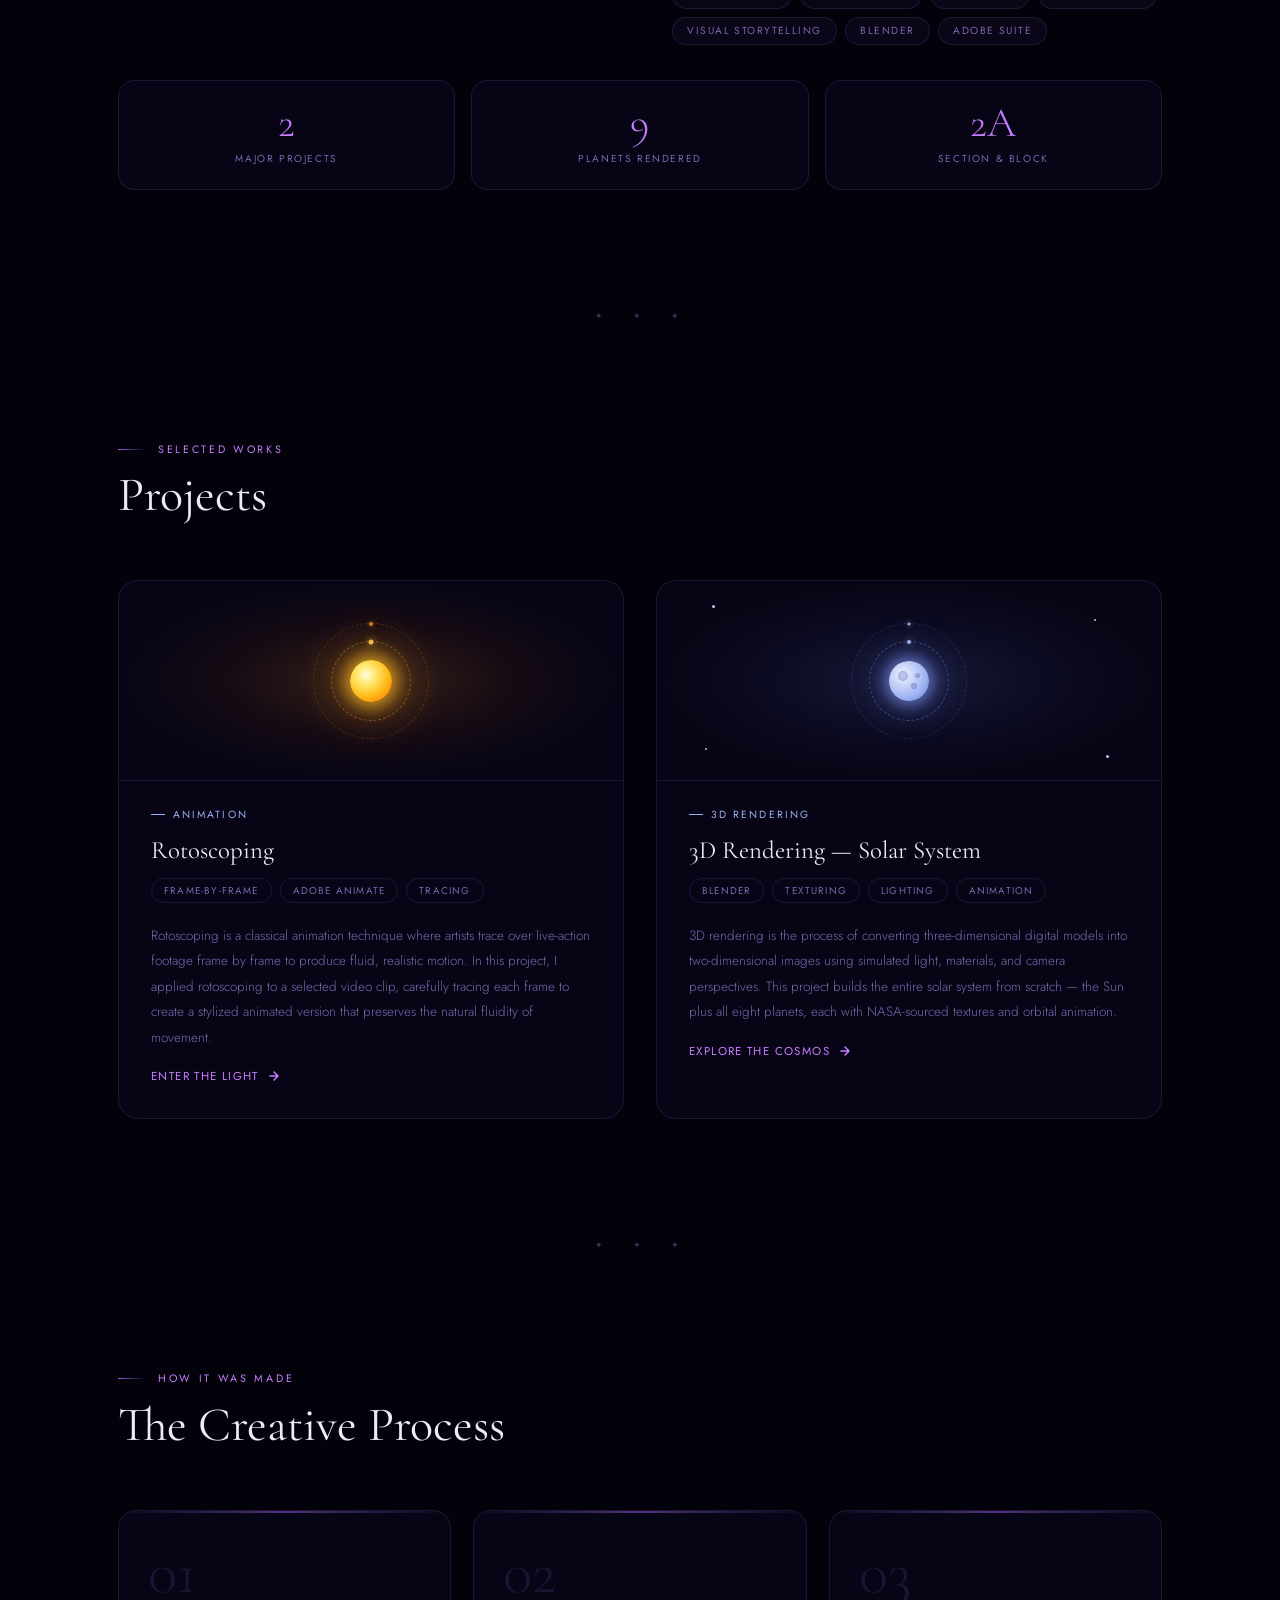
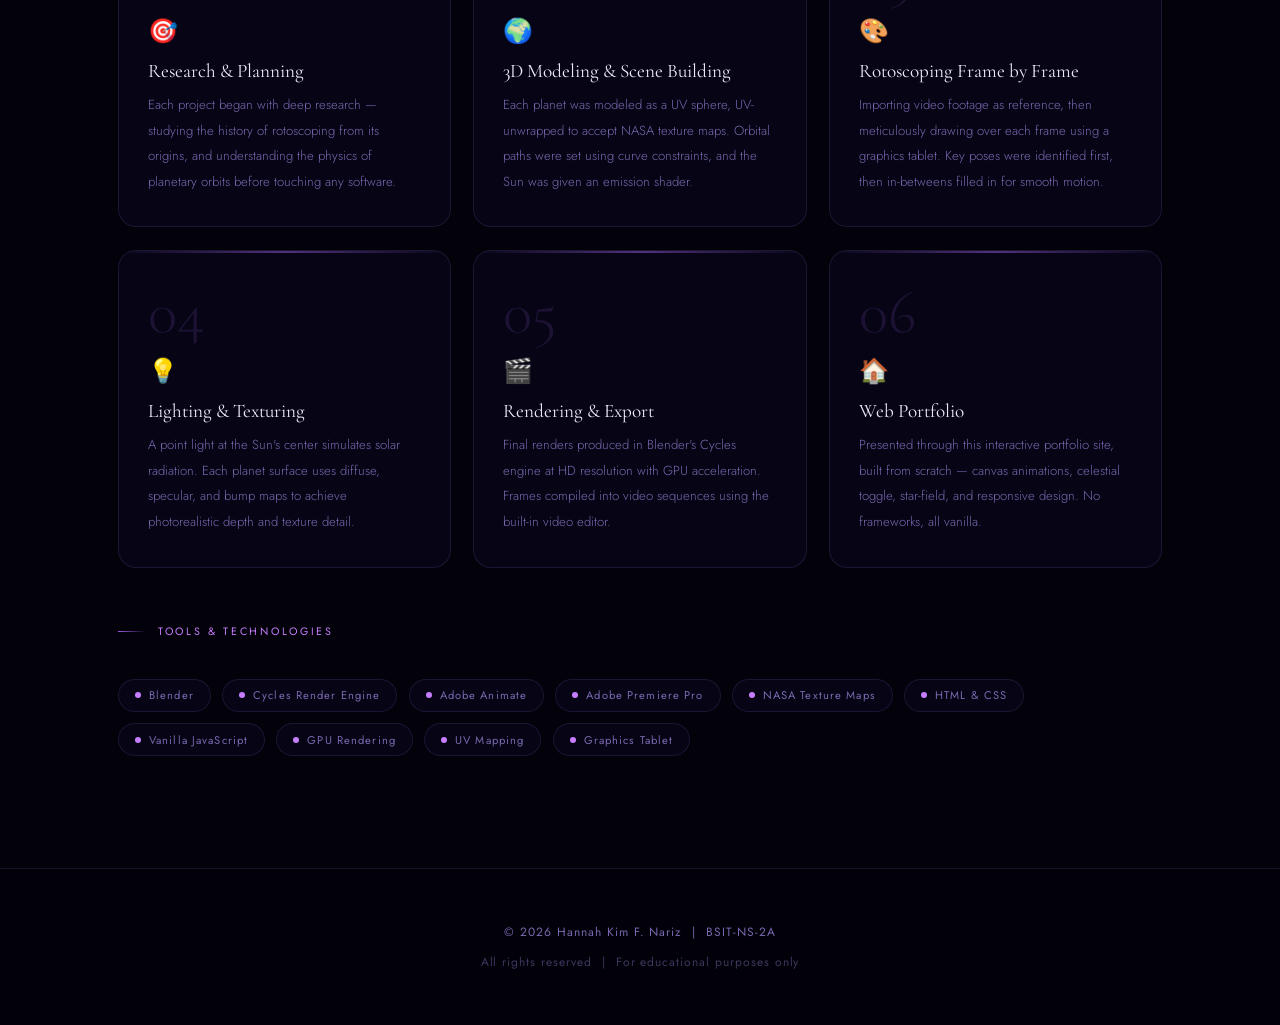
==== commit ce0bae9c: "Update index.html" ====
--- a/index.html
+++ b/index.html
@@ -5,74 +5,100 @@
   <meta name="viewport" content="width=device-width, initial-scale=1.0"/>
   <title>Multimedia & Authoring — Hannah Kim F. Nariz</title>
   <link rel="preconnect" href="https://fonts.googleapis.com"/>
-  <link href="https://fonts.googleapis.com/css2?family=Cormorant+Garamond:ital,wght@0,300;0,400;0,600;1,300;1,400&family=Jost:wght@200;300;400;500&display=swap" rel="stylesheet"/>
+  <link href="https://fonts.googleapis.com/css2?family=Cormorant+Garamond:ital,wght@0,300;0,400;0,600;1,300;1,400&family=Jost:wght@200;300;400;500&family=Cinzel:wght@400;500&display=swap" rel="stylesheet"/>
   <style>
     :root {
-      --transition-theme: 1.4s cubic-bezier(0.4,0,0.2,1);
-      --font-serif: 'Cormorant Garamond', serif;
-      --font-sans:  'Jost', sans-serif;
-    }
-
-    body {
-      --bg0:        #03020a;
-      --bg1:        #07051a;
-      --surface:    #0f0a22;
-      --card-bg:    rgba(10,7,26,0.75);
-      --border:     rgba(170,130,255,0.13);
-      --text:       #ede8fa;
-      --muted:      #7a68b0;
-      --accent:     #9b5de5;
-      --accent2:    #c77dff;
-      --tag:        #9ab0f0;
-      --card-hover-shadow: 0 30px 80px rgba(120,140,255,0.18);
-      --card-hover-border: rgba(150,170,255,0.5);
-      --hero-grad:  radial-gradient(ellipse 80% 60% at 70% 50%, rgba(80,30,180,0.22), transparent 70%);
-      --sky-color:  #03020a;
-    }
-
+      --bg0:#03020a; --bg1:#07051a; --surface:#0f0a22;
+      --card-bg:rgba(10,7,26,0.75); --border:rgba(170,130,255,0.13);
+      --text:#ede8fa; --muted:#7a68b0; --accent:#9b5de5; --accent2:#c77dff;
+      --accent3:#48cae4; --tag:#9ab0f0; --gold:#f5c842;
+      --card-hover-shadow:0 30px 80px rgba(120,140,255,0.18);
+      --card-hover-border:rgba(150,170,255,0.5);
+      --hero-grad:radial-gradient(ellipse 80% 60% at 70% 50%,rgba(80,30,180,0.22),transparent 70%);
+      --ease:cubic-bezier(0.23,1,0.32,1);
+      --font-serif:'Cormorant Garamond',serif;
+      --font-cinzel:'Cinzel',serif;
+      --font-sans:'Jost',sans-serif;
+      --transition-theme:1.4s cubic-bezier(0.4,0,0.2,1);
+    }
     body.day {
-      --bg0:        #dff4ff;
-      --bg1:        #bce8fa;
-      --surface:    #e8f6ff;
-      --card-bg:    rgba(255,252,245,0.82);
-      --border:     rgba(200,160,60,0.22);
-      --text:       #1a1020;
-      --muted:      #5a6a8a;
-      --accent:     #e07b00;
-      --accent2:    #f5a623;
-      --tag:        #c07000;
-      --card-hover-shadow: 0 30px 80px rgba(255,160,30,0.2);
-      --card-hover-border: rgba(255,190,60,0.6);
-      --hero-grad:  radial-gradient(ellipse 80% 60% at 70% 50%, rgba(255,200,80,0.28), transparent 70%);
-      --sky-color:  #7dcfff;
-    }
-
-    *, *::before, *::after { margin:0; padding:0; box-sizing:border-box; }
-    html { scroll-behavior: smooth; }
-
-    body {
-      font-family: var(--font-sans);
-      background: var(--bg0);
-      color: var(--text);
-      min-height: 100vh;
-      overflow-x: hidden;
-      transition: background var(--transition-theme), color var(--transition-theme);
-    }
-
-    #starfield { position:fixed;inset:0;pointer-events:none;z-index:0;transition:opacity 1.2s ease; }
-    body.day #starfield { opacity:0; }
-
-    #sky-layer {
-      position:fixed;inset:0;z-index:0;pointer-events:none;
-      background:linear-gradient(180deg,#7dcfff 0%,#c9ecff 40%,#ffeac8 100%);
-      opacity:0;transition:opacity 1.2s ease;
-    }
-    body.day #sky-layer { opacity:1; }
-
-    .nebula-layer { position:fixed;inset:0;pointer-events:none;z-index:0;overflow:hidden;transition:opacity 1.2s ease; }
-    body.day .nebula-layer { opacity:0; }
-    .nebula-cloud { position:absolute;border-radius:50%;filter:blur(90px);opacity:0;animation:nebulaDrift 24s ease-in-out infinite; }
-    .nc1{width:700px;height:500px;top:-10%;left:-10%;background:radial-gradient(ellipse,rgba(155,93,229,0.2),transparent 70%);animation-duration:28s;animation-delay:0s;}
+      --bg0:#dff4ff; --bg1:#bce8fa; --surface:#e8f6ff;
+      --card-bg:rgba(255,252,245,0.82); --border:rgba(200,160,60,0.22);
+      --text:#1a1020; --muted:#5a6a8a; --accent:#e07b00; --accent2:#f5a623;
+      --tag:#c07000; --card-hover-shadow:0 30px 80px rgba(255,160,30,0.2);
+      --card-hover-border:rgba(255,190,60,0.6);
+      --hero-grad:radial-gradient(ellipse 80% 60% at 70% 50%,rgba(255,200,80,0.28),transparent 70%);
+    }
+
+    *,*::before,*::after{margin:0;padding:0;box-sizing:border-box;}
+    html{scroll-behavior:smooth;}
+    body{font-family:var(--font-sans);background:var(--bg0);color:var(--text);min-height:100vh;overflow-x:hidden;cursor:none;transition:background var(--transition-theme),color var(--transition-theme);}
+
+    /* ── CUSTOM CURSOR ── */
+    #cursor{position:fixed;width:10px;height:10px;border-radius:50%;background:var(--accent2);pointer-events:none;z-index:9999;transform:translate(-50%,-50%);transition:width 0.3s,height 0.3s,background 0.3s;mix-blend-mode:difference;}
+    #cursor-ring{position:fixed;width:36px;height:36px;border-radius:50%;border:1px solid rgba(199,125,255,0.5);pointer-events:none;z-index:9998;transform:translate(-50%,-50%);transition:width 0.4s,height 0.4s;}
+
+    /* ── WARP INTRO ── */
+    #warp-intro{
+      position:fixed;inset:0;z-index:2000;
+      background:#000;
+      display:flex;flex-direction:column;align-items:center;justify-content:center;
+      overflow:hidden;
+    }
+    #warp-canvas{position:absolute;inset:0;width:100%;height:100%;}
+
+    .warp-text-wrap{
+      position:relative;z-index:10;
+      display:flex;flex-direction:column;align-items:center;gap:0;
+      opacity:0;
+      animation:warpTextIn 1s var(--ease) forwards 0.6s;
+    }
+    .warp-title{
+      font-family:var(--font-cinzel);
+      font-size:clamp(1.4rem,4vw,2.8rem);
+      letter-spacing:0.4em;color:#fff;
+      text-transform:uppercase;text-align:center;
+    }
+    .warp-line{
+      width:0;height:1px;
+      background:linear-gradient(to right,transparent,var(--accent2),transparent);
+      margin:0.9rem 0;
+      animation:warpLineIn 0.9s var(--ease) forwards 1s;
+    }
+    .warp-sub{
+      font-family:var(--font-sans);font-size:0.58rem;
+      letter-spacing:0.6em;text-transform:uppercase;
+      color:rgba(255,255,255,0.4);text-align:center;
+    }
+    @keyframes warpTextIn{from{opacity:0;transform:scale(0.9)}to{opacity:1;transform:scale(1)}}
+    @keyframes warpLineIn{to{width:260px}}
+
+    /* Warp bars (cinematic) */
+    .warp-bar-top,.warp-bar-bottom{
+      position:absolute;left:0;right:0;height:70px;background:#000;z-index:11;
+      transition:height 1.4s cubic-bezier(0.77,0,0.175,1);
+    }
+    .warp-bar-top{top:0;}
+    .warp-bar-bottom{bottom:0;}
+    #warp-intro.bars-open .warp-bar-top,
+    #warp-intro.bars-open .warp-bar-bottom{height:0;}
+
+    /* Flash veil used for page-transition too */
+    #veil{position:fixed;inset:0;z-index:1999;pointer-events:none;background:#000;opacity:0;transition:opacity 0.5s ease;}
+
+    /* ── SCANLINES ── */
+    .scanlines{position:fixed;inset:0;z-index:1;pointer-events:none;background:repeating-linear-gradient(0deg,transparent,transparent 2px,rgba(0,0,0,0.022) 2px,rgba(0,0,0,0.022) 4px);}
+
+    /* ── BACKGROUNDS ── */
+    #starfield{position:fixed;inset:0;pointer-events:none;z-index:0;transition:opacity 1.2s ease;}
+    body.day #starfield{opacity:0;}
+    #sky-layer{position:fixed;inset:0;z-index:0;pointer-events:none;background:linear-gradient(180deg,#7dcfff 0%,#c9ecff 40%,#ffeac8 100%);opacity:0;transition:opacity 1.2s ease;}
+    body.day #sky-layer{opacity:1;}
+
+    .nebula-layer{position:fixed;inset:0;pointer-events:none;z-index:0;overflow:hidden;transition:opacity 1.2s ease;}
+    body.day .nebula-layer{opacity:0;}
+    .nebula-cloud{position:absolute;border-radius:50%;filter:blur(90px);opacity:0;animation:nebulaDrift 24s ease-in-out infinite;}
+    .nc1{width:700px;height:500px;top:-10%;left:-10%;background:radial-gradient(ellipse,rgba(155,93,229,0.2),transparent 70%);animation-duration:28s;}
     .nc2{width:600px;height:600px;top:30%;right:-15%;background:radial-gradient(ellipse,rgba(72,202,228,0.13),transparent 70%);animation-duration:33s;animation-delay:-9s;}
     .nc3{width:800px;height:400px;bottom:-5%;left:20%;background:radial-gradient(ellipse,rgba(247,37,133,0.09),transparent 70%);animation-duration:25s;animation-delay:-16s;}
     .nc4{width:500px;height:500px;top:50%;left:40%;background:radial-gradient(ellipse,rgba(199,125,255,0.11),transparent 70%);animation-duration:38s;animation-delay:-6s;}
@@ -80,8 +106,6 @@
 
     .cloud-layer{position:fixed;inset:0;z-index:0;pointer-events:none;overflow:hidden;opacity:0;transition:opacity 1.4s ease;}
     body.day .cloud-layer{opacity:1;}
-    .cloud{position:absolute;border-radius:50px;background:rgba(255,255,255,0.7);filter:blur(6px);}
-
     #shooting-stars{position:fixed;inset:0;pointer-events:none;z-index:1;}
     body.day #shooting-stars{opacity:0;}
 
@@ -89,60 +113,62 @@
     body.day .dust-particle{background:rgba(255,200,80,0.5) !important;}
     @keyframes dustFloat{0%{transform:translateY(0) translateX(0) scale(1);opacity:0}10%{opacity:1}90%{opacity:0.5}100%{transform:translateY(-220px) translateX(var(--dx,40px)) scale(0.4);opacity:0}}
 
-    /* NAV */
-    nav {
+    /* ── FLOATING PARTICLES ── */
+    .pfloat{position:fixed;border-radius:50%;animation:floatUp linear infinite;opacity:0;pointer-events:none;z-index:2;}
+    @keyframes floatUp{0%{opacity:0;transform:translateY(0) scale(1)}10%{opacity:0.6}90%{opacity:0.2}100%{opacity:0;transform:translateY(-100vh) scale(0.5)}}
+
+    /* ── NAV ── */
+    nav{
       position:fixed;top:0;left:0;right:0;z-index:300;
       height:68px;display:flex;align-items:center;justify-content:space-between;
       padding:0 3rem;backdrop-filter:blur(22px);
       border-bottom:1px solid var(--border);
+      transform:translateY(-100%);
+      animation:navDrop 0.9s var(--ease) forwards 3.2s;
       transition:background var(--transition-theme),border-color var(--transition-theme);
     }
+    @keyframes navDrop{to{transform:translateY(0)}}
     body:not(.day) nav{background:rgba(3,2,10,0.6);}
     body.day nav{background:rgba(220,242,255,0.65);}
 
     .nav-brand{font-family:var(--font-serif);font-size:1.1rem;font-weight:400;color:var(--text);text-decoration:none;letter-spacing:0.08em;display:flex;align-items:center;gap:4px;transition:color var(--transition-theme);}
     .brand-dot{display:inline-block;width:5px;height:5px;border-radius:50%;background:var(--accent2);margin:0 2px;animation:pulse 2.5s ease-in-out infinite;transition:background var(--transition-theme);}
-
-    .nav-center{display:flex;align-items:center;gap:0.4rem;}
     .nav-links{display:flex;gap:0.2rem;}
     .nav-links a{font-size:0.75rem;font-weight:400;letter-spacing:0.12em;text-transform:uppercase;color:var(--muted);text-decoration:none;padding:0.4rem 1rem;border-radius:30px;transition:color 0.25s,background 0.25s;}
     .nav-links a:hover,.nav-links a.active{color:var(--text);background:rgba(155,93,229,0.15);}
     body.day .nav-links a:hover,body.day .nav-links a.active{background:rgba(224,123,0,0.12);}
 
-    /* TOGGLE */
+    /* ── CELESTIAL TOGGLE ── */
     .celestial-toggle{position:relative;display:flex;align-items:center;gap:10px;}
     .toggle-label{font-size:0.67rem;letter-spacing:0.18em;text-transform:uppercase;color:var(--muted);font-weight:400;transition:color 0.4s,opacity 0.4s;user-select:none;min-width:68px;}
     .toggle-label.lbl-roto{text-align:right;}
     .toggle-label.lbl-render{text-align:left;}
     body:not(.day) .toggle-label.lbl-render{color:var(--accent2);font-weight:500;}
     body.day .toggle-label.lbl-roto{color:var(--accent2);font-weight:500;}
-
     .toggle-track{position:relative;width:80px;height:38px;border-radius:40px;cursor:pointer;transition:background 0.8s ease,box-shadow 0.8s ease,border-color 0.8s;border:1px solid;flex-shrink:0;overflow:visible;}
     body:not(.day) .toggle-track{background:linear-gradient(135deg,#0d0820 0%,#1a0e3a 100%);border-color:rgba(155,93,229,0.4);box-shadow:0 0 18px rgba(155,93,229,0.25),inset 0 0 10px rgba(100,60,200,0.15);}
     body.day .toggle-track{background:linear-gradient(135deg,#87d4f8 0%,#b8e8ff 100%);border-color:rgba(224,160,40,0.5);box-shadow:0 0 18px rgba(255,200,60,0.35),inset 0 0 10px rgba(255,220,100,0.2);}
-
     .track-star{position:absolute;border-radius:50%;background:rgba(255,255,255,0.9);transition:opacity 0.6s ease;}
     body.day .track-star{opacity:0;}
     .track-cloud{position:absolute;border-radius:6px;background:rgba(255,255,255,0.75);transition:opacity 0.6s ease;opacity:0;}
     body.day .track-cloud{opacity:1;}
-
     .toggle-orb{position:absolute;top:50%;transform:translateY(-50%);width:30px;height:30px;border-radius:50%;transition:left 0.7s cubic-bezier(0.68,-0.3,0.27,1.3),background 0.8s ease,box-shadow 0.8s ease;z-index:2;}
     body:not(.day) .toggle-orb{left:4px;background:radial-gradient(circle at 35% 35%,#f0f4ff 0%,#c8d4f8 30%,#9ab0f0 65%,#5878d0 100%);box-shadow:0 0 0 2px rgba(150,170,255,0.2),0 0 12px 4px rgba(140,160,255,0.6),0 0 28px 10px rgba(100,130,255,0.25);}
     body.day .toggle-orb{left:46px;background:radial-gradient(circle at 38% 35%,#fffce0 0%,#ffe870 25%,#ffbf20 55%,#ff8800 85%,#ff5500 100%);box-shadow:0 0 0 3px rgba(255,210,60,0.2),0 0 16px 6px rgba(255,190,40,0.75),0 0 38px 16px rgba(255,150,20,0.4),0 0 70px 30px rgba(255,100,0,0.15);}
-
     .orb-crater{position:absolute;border-radius:50%;background:rgba(60,80,160,0.28);border:1px solid rgba(80,100,180,0.18);transition:opacity 0.5s ease;}
     body.day .orb-crater{opacity:0;}
     .orb-rays-wrap{position:absolute;top:50%;left:50%;width:54px;height:54px;transform:translate(-50%,-50%);animation:rotateSlow 10s linear infinite;pointer-events:none;transition:opacity 0.7s ease;opacity:0;}
     body.day .orb-rays-wrap{opacity:1;}
     .orb-ray{position:absolute;top:50%;left:50%;width:1px;height:10px;background:linear-gradient(to bottom,rgba(255,230,80,0.9),transparent);transform-origin:bottom center;}
 
-    @keyframes rotateSlow{to{transform:translate(-50%,-50%) rotate(360deg)}}
-    @keyframes pulse{0%,100%{opacity:1;transform:scale(1)}50%{opacity:0.3;transform:scale(0.75)}}
-
-    /* HERO */
+    /* ── HERO ── */
     .hero{position:relative;z-index:10;min-height:100vh;display:flex;flex-direction:column;justify-content:center;padding:9rem 3rem 6rem;overflow:hidden;}
     .hero::before{content:'';position:absolute;inset:0;background:var(--hero-grad);pointer-events:none;transition:background var(--transition-theme);}
 
+    /* Cinematic hero vignette */
+    .hero::after{content:'';position:absolute;inset:0;pointer-events:none;background:radial-gradient(ellipse 100% 100% at 50% 50%,transparent 50%,rgba(3,2,10,0.7) 100%);z-index:0;}
+
+    /* ── ORBITAL SYSTEM ── */
     .orbital-system{position:absolute;right:-60px;top:50%;transform:translateY(-50%);width:660px;height:660px;pointer-events:none;}
     .orbit-ring{position:absolute;border-radius:50%;border:1px solid;top:50%;left:50%;transform:translate(-50%,-50%);transition:border-color var(--transition-theme);}
     body:not(.day) .orbit-ring:nth-child(1){width:160px;height:160px;border-color:rgba(155,93,229,0.35);animation:spinOrbit 13s linear infinite;}
@@ -156,32 +182,13 @@
     body.day .orbit-ring:nth-child(4){width:530px;height:530px;border-color:rgba(200,130,20,0.1);animation:spinOrbit 52s linear infinite reverse;}
     body.day .orbit-ring:nth-child(5){width:650px;height:650px;border-color:rgba(180,120,10,0.07);animation:spinOrbit 78s linear infinite;}
     .orbit-dot{position:absolute;border-radius:50%;top:0;left:50%;transform:translate(-50%,-50%);}
-    @keyframes spinOrbit{to{transform:translate(-50%,-50%) rotate(360deg)}}
-
-    /* ── HERO CENTER BODY — always SUN ── */
-    .hero-center-body {
-      position:absolute;top:50%;left:50%;
-      transform:translate(-50%,-50%);
-      width:88px;height:88px;border-radius:50%;z-index:2;
-      background:radial-gradient(circle at 38% 35%,#fffce0 0%,#ffe870 25%,#ffbf20 55%,#ff8800 85%,#ff5500 100%);
-      box-shadow:
-        0 0 28px 12px rgba(255,190,40,0.7),
-        0 0 80px 32px rgba(255,150,20,0.38),
-        0 0 160px 70px rgba(255,100,0,0.16);
-      animation:sunGlowHero 4s ease-in-out infinite;
-    }
-    @keyframes sunGlowHero {
-      0%,100%{box-shadow:0 0 28px 12px rgba(255,190,40,0.7),0 0 80px 32px rgba(255,150,20,0.38),0 0 160px 70px rgba(255,100,0,0.16);}
-      50%{box-shadow:0 0 40px 18px rgba(255,210,60,0.9),0 0 110px 46px rgba(255,170,30,0.5),0 0 200px 90px rgba(255,110,0,0.22);}
-    }
-
-    .hero-center-corona{position:absolute;top:50%;left:50%;transform:translate(-50%,-50%);width:130px;height:130px;border-radius:50%;pointer-events:none;z-index:1;transition:box-shadow 1s ease,opacity 1s ease;animation:coronaPulse 4.5s ease-in-out infinite;box-shadow:0 0 0 4px rgba(255,210,60,0.25);opacity:1;}
+
+    .hero-center-body{position:absolute;top:50%;left:50%;transform:translate(-50%,-50%);width:88px;height:88px;border-radius:50%;z-index:2;background:radial-gradient(circle at 38% 35%,#fffce0 0%,#ffe870 25%,#ffbf20 55%,#ff8800 85%,#ff5500 100%);box-shadow:0 0 28px 12px rgba(255,190,40,0.7),0 0 80px 32px rgba(255,150,20,0.38),0 0 160px 70px rgba(255,100,0,0.16);animation:sunGlowHero 4s ease-in-out infinite;}
+    @keyframes sunGlowHero{0%,100%{box-shadow:0 0 28px 12px rgba(255,190,40,0.7),0 0 80px 32px rgba(255,150,20,0.38),0 0 160px 70px rgba(255,100,0,0.16);}50%{box-shadow:0 0 40px 18px rgba(255,210,60,0.9),0 0 110px 46px rgba(255,170,30,0.5),0 0 200px 90px rgba(255,110,0,0.22);}}
+    .hero-center-corona{position:absolute;top:50%;left:50%;transform:translate(-50%,-50%);width:130px;height:130px;border-radius:50%;pointer-events:none;z-index:1;animation:coronaPulse 4.5s ease-in-out infinite;box-shadow:0 0 0 4px rgba(255,210,60,0.25);}
     @keyframes coronaPulse{0%,100%{transform:translate(-50%,-50%) scale(1)}50%{transform:translate(-50%,-50%) scale(1.14)}}
-
-    /* Hero sun rays — always visible */
-    .hero-rays{position:absolute;top:50%;left:50%;width:160px;height:160px;transform:translate(-50%,-50%);animation:rotateSlow 20s linear infinite;pointer-events:none;z-index:1;opacity:1;}
+    .hero-rays{position:absolute;top:50%;left:50%;width:160px;height:160px;transform:translate(-50%,-50%);animation:rotateSlow 20s linear infinite;pointer-events:none;z-index:1;}
     .hero-ray-line{position:absolute;top:50%;left:50%;width:1.5px;height:38px;background:linear-gradient(to bottom,rgba(255,230,80,0.75),transparent);transform-origin:bottom center;}
-
     .planet{position:absolute;border-radius:50%;top:0;left:50%;transform:translate(-50%,-50%);}
     .p-mercury{width:8px;height:8px;background:radial-gradient(circle at 35% 35%,#ccc,#888);box-shadow:0 0 6px rgba(200,200,200,0.5);}
     .p-venus{width:13px;height:13px;background:radial-gradient(circle at 35% 35%,#ffe4a0,#c8860a);box-shadow:0 0 8px rgba(255,200,80,0.6);}
@@ -189,30 +196,47 @@
     .p-mars{width:11px;height:11px;background:radial-gradient(circle at 35% 35%,#ff9060,#c0391b);box-shadow:0 0 8px rgba(255,100,50,0.5);}
     .p-saturn{width:20px;height:20px;background:radial-gradient(circle at 35% 35%,#ffeaaa,#c8a050);box-shadow:0 0 12px rgba(255,210,100,0.4);}
 
-    .hero-eyebrow{font-size:0.68rem;letter-spacing:0.3em;text-transform:uppercase;color:var(--accent2);margin-bottom:2rem;display:flex;align-items:center;gap:12px;opacity:0;animation:fadeUp 0.8s ease forwards 0.3s;transition:color var(--transition-theme);}
-    .eyebrow-line{width:32px;height:1px;background:linear-gradient(to right,var(--accent),transparent);transition:background var(--transition-theme);}
-    .hero h1{font-family:var(--font-serif);font-size:clamp(3rem,8vw,7.5rem);font-weight:300;line-height:1.03;color:var(--text);margin-bottom:0.6rem;opacity:0;animation:fadeUp 0.9s ease forwards 0.5s;transition:color var(--transition-theme);}
+    /* ── HERO TEXT (delayed by intro) ── */
+    .hero-eyebrow{font-size:0.68rem;letter-spacing:0.3em;text-transform:uppercase;color:var(--accent2);margin-bottom:2rem;display:flex;align-items:center;gap:12px;opacity:0;animation:fadeUp 0.8s ease forwards 3.3s;transition:color var(--transition-theme);position:relative;z-index:5;}
+    .eyebrow-line{width:32px;height:1px;background:linear-gradient(to right,var(--accent),transparent);}
+    .hero h1{font-family:var(--font-serif);font-size:clamp(3rem,8vw,7.5rem);font-weight:300;line-height:1.03;color:var(--text);margin-bottom:0.6rem;opacity:0;animation:fadeUp 0.9s ease forwards 3.5s;transition:color var(--transition-theme);position:relative;z-index:5;}
     .hero h1 em{font-style:italic;font-weight:300;background:linear-gradient(135deg,var(--accent2),#48cae4,#f72585);-webkit-background-clip:text;-webkit-text-fill-color:transparent;background-clip:text;background-size:200% 200%;animation:gradientShift 6s ease infinite;}
-    body.day .hero h1 em{background:linear-gradient(135deg,#ff8800,#ffcc00,#ff4400);-webkit-background-clip:text;-webkit-text-fill-color:transparent;background-clip:text;background-size:200% 200%;}
+    body.day .hero h1 em{background:linear-gradient(135deg,#ff8800,#ffcc00,#ff4400);-webkit-background-clip:text;-webkit-text-fill-color:transparent;background-clip:text;}
     @keyframes gradientShift{0%{background-position:0% 50%}50%{background-position:100% 50%}100%{background-position:0% 50%}}
-    .hero h2{font-family:var(--font-serif);font-size:clamp(1rem,2.5vw,1.7rem);font-weight:300;font-style:italic;color:var(--muted);margin-bottom:2.2rem;opacity:0;animation:fadeUp 0.9s ease forwards 0.7s;transition:color var(--transition-theme);}
-    .hero p{max-width:520px;color:var(--muted);font-size:0.9rem;font-weight:300;line-height:2;letter-spacing:0.02em;opacity:0;animation:fadeUp 0.9s ease forwards 0.9s;transition:color var(--transition-theme);}
-    .hero-badge{display:inline-flex;align-items:center;gap:10px;border:1px solid var(--border);background:rgba(155,93,229,0.07);padding:0.55rem 1.3rem;border-radius:40px;margin-top:2.5rem;font-size:0.7rem;letter-spacing:0.12em;color:var(--muted);opacity:0;animation:fadeUp 0.9s ease forwards 1.1s;transition:border-color var(--transition-theme),color var(--transition-theme),background var(--transition-theme);}
+    .hero h2{font-family:var(--font-serif);font-size:clamp(1rem,2.5vw,1.7rem);font-weight:300;font-style:italic;color:var(--muted);margin-bottom:2.2rem;opacity:0;animation:fadeUp 0.9s ease forwards 3.7s;transition:color var(--transition-theme);position:relative;z-index:5;}
+    .hero p{max-width:520px;color:var(--muted);font-size:0.9rem;font-weight:300;line-height:2;letter-spacing:0.02em;opacity:0;animation:fadeUp 0.9s ease forwards 3.9s;transition:color var(--transition-theme);position:relative;z-index:5;}
+    .hero-badge{display:inline-flex;align-items:center;gap:10px;border:1px solid var(--border);background:rgba(155,93,229,0.07);padding:0.55rem 1.3rem;border-radius:40px;margin-top:2.5rem;font-size:0.7rem;letter-spacing:0.12em;color:var(--muted);opacity:0;animation:fadeUp 0.9s ease forwards 4.1s;transition:all var(--transition-theme);position:relative;z-index:5;}
     body.day .hero-badge{background:rgba(255,160,30,0.08);}
-    .badge-dot{width:6px;height:6px;border-radius:50%;background:var(--accent2);animation:pulse 2s ease-in-out infinite;transition:background var(--transition-theme);}
+    .badge-dot{width:6px;height:6px;border-radius:50%;background:var(--accent2);animation:pulse 2s ease-in-out infinite;}
+    .hero-hint{margin-top:3.5rem;font-size:0.72rem;letter-spacing:0.18em;text-transform:uppercase;color:var(--muted);opacity:0;animation:fadeUp 0.9s ease forwards 4.3s;position:relative;z-index:5;}
+
+    /* Typewriter on hero h2 */
+    .typewriter{display:inline-block;overflow:hidden;white-space:nowrap;border-right:2px solid var(--accent2);animation:typewriter 1.8s steps(24) forwards 3.8s,blinkCaret 0.75s step-end infinite 3.8s;width:0;}
+    @keyframes typewriter{to{width:100%}}
+    @keyframes blinkCaret{0%,100%{border-color:var(--accent2)}50%{border-color:transparent}}
+
     @keyframes fadeUp{from{opacity:0;transform:translateY(24px)}to{opacity:1;transform:translateY(0)}}
-
-    /* SECTION */
+    @keyframes pulse{0%,100%{opacity:1;transform:scale(1)}50%{opacity:0.3;transform:scale(0.75)}}
+    @keyframes spinOrbit{to{transform:translate(-50%,-50%) rotate(360deg)}}
+    @keyframes rotateSlow{to{transform:translate(-50%,-50%) rotate(360deg)}}
+
+    /* ── SECTIONS ── */
     .section{position:relative;z-index:10;padding:7rem 3rem;max-width:1140px;margin:0 auto;}
     .section-eyebrow{font-size:0.67rem;letter-spacing:0.25em;text-transform:uppercase;color:var(--accent2);margin-bottom:0.6rem;display:flex;align-items:center;gap:12px;transition:color var(--transition-theme);}
     .section-eyebrow::before{content:'';width:28px;height:1px;background:linear-gradient(to right,var(--accent),transparent);}
     .section-title{font-family:var(--font-serif);font-size:clamp(1.8rem,4vw,3rem);font-weight:400;color:var(--text);margin-bottom:3.5rem;transition:color var(--transition-theme);}
 
-    /* CARDS */
+    /* ── DIVIDER ── */
+    .star-divider{position:relative;z-index:10;text-align:center;padding:0.5rem;color:var(--accent2);font-size:0.55rem;letter-spacing:0.6em;opacity:0.35;}
+
+    /* ── CARDS ── */
     .projects-grid{display:grid;grid-template-columns:repeat(auto-fit,minmax(340px,1fr));gap:2rem;}
-    .project-card{position:relative;border-radius:20px;text-decoration:none;color:inherit;display:block;overflow:hidden;border:1px solid var(--border);background:var(--card-bg);backdrop-filter:blur(14px);transition:transform 0.4s cubic-bezier(0.23,1,0.32,1),border-color 0.4s,box-shadow 0.4s,background var(--transition-theme);}
-    .project-card:hover{transform:translateY(-8px);border-color:var(--card-hover-border);box-shadow:var(--card-hover-shadow);}
-    .card-visual{width:100%;height:200px;position:relative;overflow:hidden;display:flex;align-items:center;justify-content:center;border-bottom:1px solid var(--border);transition:border-color var(--transition-theme);}
+    .project-card{position:relative;border-radius:20px;text-decoration:none;color:inherit;display:block;overflow:hidden;border:1px solid var(--border);background:var(--card-bg);backdrop-filter:blur(14px);transition:transform 0.4s var(--ease),border-color 0.4s,box-shadow 0.4s,background var(--transition-theme);}
+    .project-card:hover{transform:translateY(-10px) scale(1.01);border-color:var(--card-hover-border);box-shadow:var(--card-hover-shadow);}
+    .project-card::before{content:'';position:absolute;top:0;left:0;right:0;height:1.5px;background:linear-gradient(to right,transparent,var(--accent2),transparent);opacity:0;transition:opacity 0.4s;}
+    .project-card:hover::before{opacity:1;}
+
+    .card-visual{width:100%;height:200px;position:relative;overflow:hidden;display:flex;align-items:center;justify-content:center;border-bottom:1px solid var(--border);}
     .card-visual-bg{position:absolute;inset:0;transition:background 1s ease;}
     .card-roto .card-visual-bg{background:radial-gradient(ellipse at center,rgba(255,160,30,0.18) 0%,rgba(255,100,0,0.06) 40%,transparent 70%);}
     .card-render .card-visual-bg{background:radial-gradient(ellipse at center,rgba(120,140,255,0.15) 0%,rgba(80,100,220,0.06) 40%,transparent 70%);}
@@ -230,82 +254,89 @@
     @keyframes moonGlow{0%,100%{box-shadow:0 0 14px 5px rgba(140,160,255,0.55),0 0 36px 14px rgba(100,130,255,0.22);}50%{box-shadow:0 0 22px 9px rgba(160,180,255,0.75),0 0 55px 22px rgba(120,145,255,0.35);}}
     .card-rays{position:absolute;top:50%;left:50%;width:76px;height:76px;transform:translate(-50%,-50%);animation:rotateSlow 14s linear infinite;pointer-events:none;z-index:1;}
     .card-ray-line{position:absolute;top:50%;left:50%;width:1px;height:12px;background:linear-gradient(to bottom,rgba(255,230,80,0.75),transparent);transform-origin:bottom center;}
+
     .card-content{padding:1.6rem 2rem 2rem;}
-    .card-tag{font-size:0.65rem;letter-spacing:0.2em;text-transform:uppercase;margin-bottom:0.8rem;display:flex;align-items:center;gap:8px;color:var(--tag);transition:color var(--transition-theme);}
+    .card-tag{font-size:0.65rem;letter-spacing:0.2em;text-transform:uppercase;margin-bottom:0.8rem;display:flex;align-items:center;gap:8px;color:var(--tag);}
     .card-tag::before{content:'';width:14px;height:1px;background:currentColor;}
-    .card-content h3{font-family:var(--font-serif);font-size:1.55rem;font-weight:400;color:var(--text);margin-bottom:0.8rem;transition:color var(--transition-theme);}
-    .card-content p{font-size:0.84rem;color:var(--muted);line-height:1.9;font-weight:300;margin-bottom:1.4rem;transition:color var(--transition-theme);}
-    .card-cta{display:inline-flex;align-items:center;gap:8px;font-size:0.72rem;font-weight:400;letter-spacing:0.12em;text-transform:uppercase;color:var(--accent2);transition:gap 0.2s,color var(--transition-theme);}
+    .card-content h3{font-family:var(--font-serif);font-size:1.55rem;font-weight:400;color:var(--text);margin-bottom:0.8rem;}
+    .card-content p{font-size:0.84rem;color:var(--muted);line-height:1.9;font-weight:300;margin-bottom:0.8rem;}
+    .card-meta{display:flex;flex-wrap:wrap;gap:0.5rem;margin-bottom:1.2rem;}
+    .card-pill{font-size:0.62rem;letter-spacing:0.12em;text-transform:uppercase;padding:0.28rem 0.75rem;border-radius:20px;border:1px solid var(--border);color:var(--muted);}
+    .card-cta{display:inline-flex;align-items:center;gap:8px;font-size:0.72rem;font-weight:400;letter-spacing:0.12em;text-transform:uppercase;color:var(--accent2);transition:gap 0.2s;}
     .project-card:hover .card-cta{gap:14px;}
-
-    /* FOOTER */
-    footer{position:relative;z-index:10;border-top:1px solid var(--border);text-align:center;padding:3rem 1.5rem;font-size:0.75rem;letter-spacing:0.08em;color:var(--muted);line-height:2.5;transition:border-color var(--transition-theme),color var(--transition-theme),background var(--transition-theme);}
+    .card-sparkle{position:absolute;background:rgba(200,215,255,0.9);border-radius:50%;animation:twinkleS 3s ease-in-out infinite;}
+    @keyframes twinkleS{0%,100%{opacity:0.5;transform:scale(1)}50%{opacity:1;transform:scale(1.6)}}
+
+    /* ── ABOUT ── */
+    .about-grid{display:grid;grid-template-columns:1fr 1fr;gap:4rem;align-items:center;}
+    .about-avatar-wrap{display:flex;justify-content:center;align-items:center;}
+    .about-avatar{width:220px;height:220px;border-radius:50%;background:linear-gradient(135deg,rgba(155,93,229,0.25),rgba(72,202,228,0.15));border:1px solid var(--border);display:flex;align-items:center;justify-content:center;font-family:var(--font-serif);font-size:5rem;font-weight:300;color:var(--accent2);box-shadow:0 0 60px rgba(155,93,229,0.18);position:relative;}
+    .about-avatar::after{content:'';position:absolute;inset:-8px;border-radius:50%;border:1px dashed rgba(155,93,229,0.22);animation:spinOrbit 28s linear infinite;}
+    .about-info h3{font-family:var(--font-serif);font-size:2.2rem;font-weight:400;color:var(--text);margin-bottom:0.3rem;}
+    .about-role{font-size:0.7rem;letter-spacing:0.22em;text-transform:uppercase;color:var(--accent2);margin-bottom:1.8rem;display:block;}
+    .about-info p{font-size:0.88rem;line-height:2.1;color:var(--muted);font-weight:300;margin-bottom:1rem;}
+    .about-tags{display:flex;flex-wrap:wrap;gap:0.5rem;margin-top:1.6rem;}
+    .about-tag{font-size:0.64rem;letter-spacing:0.14em;text-transform:uppercase;padding:0.35rem 0.9rem;border-radius:30px;border:1px solid var(--border);color:var(--muted);background:rgba(155,93,229,0.06);transition:all 0.3s;}
+    .about-tag:hover{border-color:var(--accent2);color:var(--accent2);}
+
+    .stats-row{display:grid;grid-template-columns:repeat(3,1fr);gap:1rem;margin-top:2.2rem;}
+    .stat-box{background:var(--card-bg);border:1px solid var(--border);border-radius:16px;padding:1.4rem 1rem;text-align:center;backdrop-filter:blur(12px);transition:transform 0.3s,border-color 0.3s,box-shadow 0.3s;}
+    .stat-box:hover{transform:translateY(-5px);border-color:var(--card-hover-border);box-shadow:0 20px 50px rgba(120,80,220,0.16);}
+    .stat-num{font-family:var(--font-serif);font-size:2.6rem;font-weight:300;color:var(--accent2);line-height:1;}
+    .stat-label{font-size:0.63rem;letter-spacing:0.16em;text-transform:uppercase;color:var(--muted);margin-top:0.4rem;}
+
+    /* ── PROCESS ── */
+    .process-grid{display:grid;grid-template-columns:repeat(auto-fit,minmax(260px,1fr));gap:1.4rem;}
+    .process-step{background:var(--card-bg);border:1px solid var(--border);border-radius:18px;padding:2rem 1.8rem;backdrop-filter:blur(12px);position:relative;overflow:hidden;transition:transform 0.3s,box-shadow 0.3s,border-color 0.3s;}
+    .process-step:hover{transform:translateY(-6px);box-shadow:var(--card-hover-shadow);border-color:var(--card-hover-border);}
+    .process-step::before{content:'';position:absolute;top:0;left:0;right:0;height:2px;background:linear-gradient(to right,transparent,var(--accent),transparent);opacity:0.5;transition:opacity 0.3s;}
+    .process-step:hover::before{opacity:1;}
+    .step-num{font-family:var(--font-serif);font-size:3.8rem;font-weight:300;color:var(--accent);opacity:0.15;line-height:1;margin-bottom:0.6rem;}
+    .step-icon{font-size:1.5rem;margin-bottom:0.7rem;}
+    .step-title{font-family:var(--font-serif);font-size:1.2rem;font-weight:400;color:var(--text);margin-bottom:0.55rem;}
+    .step-desc{font-size:0.82rem;color:var(--muted);line-height:1.95;font-weight:300;}
+
+    .tools-row{display:flex;flex-wrap:wrap;gap:0.7rem;margin-top:2.5rem;}
+    .tool-chip{display:flex;align-items:center;gap:8px;font-size:0.7rem;letter-spacing:0.1em;padding:0.48rem 1rem;border-radius:30px;border:1px solid var(--border);background:var(--card-bg);color:var(--muted);backdrop-filter:blur(8px);transition:border-color 0.3s,color 0.3s,transform 0.2s;}
+    .tool-chip:hover{border-color:var(--accent2);color:var(--text);transform:translateY(-2px);}
+    .tool-dot{width:6px;height:6px;border-radius:50%;background:var(--accent2);flex-shrink:0;}
+
+    /* ── FOOTER ── */
+    footer{position:relative;z-index:10;border-top:1px solid var(--border);text-align:center;padding:3rem 1.5rem;font-size:0.75rem;letter-spacing:0.08em;color:var(--muted);line-height:2.5;}
     body:not(.day) footer{background:rgba(3,2,10,0.7);}
     body.day footer{background:rgba(200,235,255,0.5);}
     footer span{opacity:0.5;}
 
-    .reveal{opacity:0;transform:translateY(30px);transition:opacity 0.8s ease,transform 0.8s ease;}
+    /* ── REVEAL ── */
+    .reveal{opacity:0;transform:translateY(30px);transition:opacity 0.8s var(--ease),transform 0.8s var(--ease);}
     .reveal.visible{opacity:1;transform:translateY(0);}
-    .card-sparkle{position:absolute;background:rgba(200,215,255,0.9);border-radius:50%;animation:twinkleS 3s ease-in-out infinite;}
-    @keyframes twinkleS{0%,100%{opacity:0.5;transform:scale(1)}50%{opacity:1;transform:scale(1.6)}}
-
-    /* DIVIDER */
-    .star-divider{position:relative;z-index:10;text-align:center;padding:0.5rem;color:var(--accent2);font-size:0.55rem;letter-spacing:0.6em;opacity:0.35;transition:color var(--transition-theme);}
-
-    /* ABOUT */
-    .about-grid{display:grid;grid-template-columns:1fr 1fr;gap:4rem;align-items:center;}
-    .about-avatar-wrap{display:flex;justify-content:center;align-items:center;}
-    .about-avatar{width:220px;height:220px;border-radius:50%;background:linear-gradient(135deg,rgba(155,93,229,0.25),rgba(72,202,228,0.15));border:1px solid var(--border);display:flex;align-items:center;justify-content:center;font-family:var(--font-serif);font-size:5rem;font-weight:300;color:var(--accent2);box-shadow:0 0 60px rgba(155,93,229,0.18);position:relative;transition:border-color var(--transition-theme),box-shadow var(--transition-theme);}
-    body.day .about-avatar{box-shadow:0 0 60px rgba(255,160,30,0.18);}
-    .about-avatar::after{content:'';position:absolute;inset:-8px;border-radius:50%;border:1px dashed rgba(155,93,229,0.22);animation:spinOrbit 28s linear infinite;}
-    .about-info h3{font-family:var(--font-serif);font-size:2.2rem;font-weight:400;color:var(--text);margin-bottom:0.3rem;transition:color var(--transition-theme);}
-    .about-role{font-size:0.7rem;letter-spacing:0.22em;text-transform:uppercase;color:var(--accent2);margin-bottom:1.8rem;display:block;transition:color var(--transition-theme);}
-    .about-info p{font-size:0.88rem;line-height:2.1;color:var(--muted);font-weight:300;margin-bottom:1rem;transition:color var(--transition-theme);}
-    .about-tags{display:flex;flex-wrap:wrap;gap:0.5rem;margin-top:1.6rem;}
-    .about-tag{font-size:0.64rem;letter-spacing:0.14em;text-transform:uppercase;padding:0.35rem 0.9rem;border-radius:30px;border:1px solid var(--border);color:var(--muted);background:rgba(155,93,229,0.06);transition:all var(--transition-theme);}
-    body.day .about-tag{background:rgba(255,160,30,0.06);}
-
-    .stats-row{display:grid;grid-template-columns:repeat(3,1fr);gap:1rem;margin-top:2.2rem;}
-    .stat-box{background:var(--card-bg);border:1px solid var(--border);border-radius:16px;padding:1.4rem 1rem;text-align:center;backdrop-filter:blur(12px);transition:background var(--transition-theme),border-color var(--transition-theme),transform 0.3s;}
-    .stat-box:hover{transform:translateY(-4px);}
-    .stat-num{font-family:var(--font-serif);font-size:2.6rem;font-weight:300;color:var(--accent2);line-height:1;transition:color var(--transition-theme);}
-    .stat-label{font-size:0.63rem;letter-spacing:0.16em;text-transform:uppercase;color:var(--muted);margin-top:0.4rem;transition:color var(--transition-theme);}
-
-    /* PROJECTS */
-    .projects-section{position:relative;z-index:10;padding:7rem 3rem;max-width:1140px;margin:0 auto;}
-    .card-content p{font-size:0.84rem;color:var(--muted);line-height:1.9;font-weight:300;margin-bottom:0.8rem;transition:color var(--transition-theme);}
-    .card-meta{display:flex;flex-wrap:wrap;gap:0.5rem;margin-bottom:1.2rem;}
-    .card-pill{font-size:0.62rem;letter-spacing:0.12em;text-transform:uppercase;padding:0.28rem 0.75rem;border-radius:20px;border:1px solid var(--border);color:var(--muted);transition:border-color var(--transition-theme),color var(--transition-theme);}
-
-    /* PROCESS */
-    .process-grid{display:grid;grid-template-columns:repeat(auto-fit,minmax(260px,1fr));gap:1.4rem;margin-top:0.5rem;}
-    .process-step{background:var(--card-bg);border:1px solid var(--border);border-radius:18px;padding:2rem 1.8rem;backdrop-filter:blur(12px);position:relative;overflow:hidden;transition:background var(--transition-theme),border-color var(--transition-theme),transform 0.3s,box-shadow 0.3s;}
-    .process-step:hover{transform:translateY(-5px);box-shadow:var(--card-hover-shadow);border-color:var(--card-hover-border);}
-    .process-step::before{content:'';position:absolute;top:0;left:0;right:0;height:2px;background:linear-gradient(to right,transparent,var(--accent),transparent);opacity:0.5;}
-    .step-num{font-family:var(--font-serif);font-size:3.8rem;font-weight:300;color:var(--accent);opacity:0.15;line-height:1;margin-bottom:0.6rem;transition:color var(--transition-theme);}
-    .step-icon{font-size:1.5rem;margin-bottom:0.7rem;}
-    .step-title{font-family:var(--font-serif);font-size:1.2rem;font-weight:400;color:var(--text);margin-bottom:0.55rem;transition:color var(--transition-theme);}
-    .step-desc{font-size:0.82rem;color:var(--muted);line-height:1.95;font-weight:300;transition:color var(--transition-theme);}
-
-    .tools-row{display:flex;flex-wrap:wrap;gap:0.7rem;margin-top:2.5rem;}
-    .tool-chip{display:flex;align-items:center;gap:8px;font-size:0.7rem;letter-spacing:0.1em;padding:0.48rem 1rem;border-radius:30px;border:1px solid var(--border);background:var(--card-bg);color:var(--muted);backdrop-filter:blur(8px);transition:border-color 0.3s,color 0.3s,transform 0.2s,background var(--transition-theme);}
-    .tool-chip:hover{border-color:var(--accent2);color:var(--text);transform:translateY(-2px);}
-    .tool-dot{width:6px;height:6px;border-radius:50%;background:var(--accent2);flex-shrink:0;transition:background var(--transition-theme);}
 
     @media(max-width:900px){.about-grid{grid-template-columns:1fr;gap:2.5rem;}.about-avatar-wrap{order:-1;}}
-    @media(max-width:700px){
-      nav{padding:0 1.2rem;}
-      .hero{padding:7rem 1.5rem 4rem;}
-      .orbital-system{display:none;}
-      .section,.projects-section{padding:5rem 1.5rem;}
-      .toggle-label{display:none;}
-      .stats-row{grid-template-columns:1fr 1fr;}
-      .about-avatar{width:160px;height:160px;font-size:3.5rem;}
-    }
+    @media(max-width:700px){nav{padding:0 1.2rem;}.hero{padding:7rem 1.5rem 4rem;}.orbital-system{display:none;}.section,.projects-section{padding:5rem 1.5rem;}.toggle-label{display:none;}.stats-row{grid-template-columns:1fr 1fr;}.about-avatar{width:160px;height:160px;font-size:3.5rem;}}
   </style>
 </head>
 <body>
 
+<!-- Veil for page transitions -->
+<div id="veil"></div>
+
+<!-- ══ WARP INTRO ══ -->
+<div id="warp-intro">
+  <div class="warp-bar-top"></div>
+  <div class="warp-bar-bottom"></div>
+  <canvas id="warp-canvas"></canvas>
+  <div class="warp-text-wrap" id="warpText">
+    <div class="warp-title">Hannah Kim F. Nariz</div>
+    <div class="warp-line"></div>
+    <div class="warp-sub">BSIT · NS-2A · Multimedia & Authoring · 2026</div>
+  </div>
+</div>
+
+<!-- Custom cursor -->
+<div id="cursor"></div>
+<div id="cursor-ring"></div>
+
+<!-- Backgrounds -->
 <canvas id="starfield"></canvas>
 <div id="sky-layer"></div>
 <div class="nebula-layer">
@@ -316,11 +347,11 @@
 </div>
 <div class="cloud-layer" id="cloud-layer"></div>
 <div id="shooting-stars"></div>
-
+<div class="scanlines"></div>
+
+<!-- ══ NAV ══ -->
 <nav>
-  <a href="index.html" class="nav-brand">
-    Hannah Kim<span class="brand-dot"></span>Nariz
-  </a>
+  <a href="index.html" class="nav-brand">Hannah Kim<span class="brand-dot"></span>Nariz</a>
 
   <div class="celestial-toggle" id="celestialToggle" title="Switch project">
     <span class="toggle-label lbl-roto">Rotoscoping</span>
@@ -346,6 +377,7 @@
   </div>
 </nav>
 
+<!-- ══ HERO ══ -->
 <section class="hero">
   <div class="orbital-system" id="orbital-system">
     <div class="orbit-ring"><div class="orbit-dot p-mercury"></div></div>
@@ -355,7 +387,6 @@
     <div class="orbit-ring"><div class="orbit-dot p-saturn"></div></div>
     <div class="hero-center-corona"></div>
     <div class="hero-rays" id="heroRays"></div>
-    <!-- SUN — no craters -->
     <div class="hero-center-body" id="heroCenterBody"></div>
   </div>
 
@@ -364,10 +395,10 @@
     BSIT &nbsp;·&nbsp; NS &nbsp;·&nbsp; 2A &nbsp;·&nbsp; 2026
   </div>
   <h1>Multimedia<br/>&amp; <em>Authoring</em></h1>
-  <h2 id="heroSubtitle">Rotoscoping &amp; 3D Rendering</h2>
-  <p id="heroDesc">A curated showcase of digital media projects exploring the art of frame-by-frame animation through rotoscoping and the science of three-dimensional rendering — bridging creativity with technology.</p>
-  <div class="hero-badge"><span class="badge-dot"></span> Hannah Kim F. Nariz &nbsp;·&nbsp; Academic Portfolio 2026</div>
-  <p style="margin-top:3.5rem;font-size:0.72rem;letter-spacing:0.18em;text-transform:uppercase;color:var(--muted);opacity:0;animation:fadeUp 0.9s ease forwards 1.3s;transition:color var(--transition-theme);">&#9789; &nbsp; Toggle the switch above to enter a project &nbsp; &#9728;</p>
+  <h2><span class="typewriter">Rotoscoping &amp; 3D Rendering</span></h2>
+  <p>A curated showcase of digital media projects exploring the art of frame-by-frame animation through rotoscoping and the science of three-dimensional rendering — bridging creativity with technology.</p>
+  <div class="hero-badge"><span class="badge-dot"></span>Hannah Kim F. Nariz &nbsp;·&nbsp; Academic Portfolio 2026</div>
+  <p class="hero-hint">&#9789; &nbsp; Toggle the switch above to enter a project &nbsp; &#9728;</p>
 </section>
 
 <!-- ══ ABOUT ══ -->
@@ -381,9 +412,8 @@
     <div class="about-info">
       <h3>Hannah Kim F. Nariz</h3>
       <span class="about-role">BSIT &mdash; NS &mdash; 2A &nbsp;&middot;&nbsp; 2026</span>
-      <p>I am a second-year Bachelor of Science in Information Technology student with a passion for digital media, visual storytelling, and creative technology. This portfolio showcases my work in Multimedia &amp; Authoring, a subject that challenged me to explore two very different but equally fascinating disciplines.</p>
-      <p>Through rotoscoping, I discovered the meditative rhythm of frame-by-frame animation &mdash; the patience it takes to trace movement and breathe life into footage. Through 3D rendering, I found joy in building entire worlds from geometry, light, and texture, culminating in a fully realized solar system complete with all eight planets.</p>
-      <p>I believe technology is most powerful when it serves creativity, and these projects reflect that belief in every frame and every rendered pixel.</p>
+      <p>I am a second-year Bachelor of Science in Information Technology student at the Technological University of the Philippines, with a passion for digital media, visual storytelling, and creative technology. This portfolio showcases my work in Multimedia &amp; Authoring — a subject that challenged me to explore two very different but equally fascinating disciplines.</p>
+      <p>Through rotoscoping, I discovered the meditative rhythm of frame-by-frame animation — the patience it takes to trace movement and breathe life into footage. Through 3D rendering, I found joy in building entire worlds from geometry, light, and texture, culminating in a fully realized solar system complete with all eight planets.</p>
       <div class="about-tags">
         <span class="about-tag">Digital Media</span>
         <span class="about-tag">3D Rendering</span>
@@ -396,30 +426,20 @@
     </div>
   </div>
   <div class="stats-row">
-    <div class="stat-box reveal">
-      <div class="stat-num">2</div>
-      <div class="stat-label">Major Projects</div>
-    </div>
-    <div class="stat-box reveal">
-      <div class="stat-num">9</div>
-      <div class="stat-label">Planets Rendered</div>
-    </div>
-    <div class="stat-box reveal">
-      <div class="stat-num">2A</div>
-      <div class="stat-label">Section &amp; Block</div>
-    </div>
+    <div class="stat-box reveal"><div class="stat-num">2</div><div class="stat-label">Major Projects</div></div>
+    <div class="stat-box reveal"><div class="stat-num">9</div><div class="stat-label">Planets Rendered</div></div>
+    <div class="stat-box reveal"><div class="stat-num">2A</div><div class="stat-label">Section &amp; Block</div></div>
   </div>
 </div>
 
 <div class="star-divider">&#10022; &nbsp; &#10022; &nbsp; &#10022;</div>
 
 <!-- ══ PROJECTS ══ -->
-<div class="projects-section">
+<div class="section">
   <div class="section-eyebrow">Selected Works</div>
   <h2 class="section-title">Projects</h2>
   <div class="projects-grid">
 
-    <!-- Rotoscoping -->
     <a href="rotoscoping.html" class="project-card card-roto reveal">
       <div class="card-visual">
         <div class="card-visual-bg"></div>
@@ -438,13 +458,11 @@
           <span class="card-pill">Adobe Animate</span>
           <span class="card-pill">Tracing</span>
         </div>
-        <p>Rotoscoping is a classical animation technique where artists trace over live-action footage frame by frame to produce fluid, realistic motion. Originally patented by Max Fleischer in 1917, it has been used in everything from early Disney films to modern visual effects.</p>
-        <p>In this project, I applied rotoscoping to a selected video clip, carefully tracing each frame to create a stylized animated version that preserves the natural fluidity of the original movement while adding a handcrafted, illustrative quality.</p>
+        <p>Rotoscoping is a classical animation technique where artists trace over live-action footage frame by frame to produce fluid, realistic motion. In this project, I applied rotoscoping to a selected video clip, carefully tracing each frame to create a stylized animated version that preserves the natural fluidity of movement.</p>
         <div class="card-cta">Enter the light <svg width="14" height="14" viewBox="0 0 14 14" fill="none"><path d="M3 7h8M7 3l4 4-4 4" stroke="currentColor" stroke-width="1.5" stroke-linecap="round" stroke-linejoin="round"/></svg></div>
       </div>
     </a>
 
-    <!-- 3D Rendering -->
     <a href="rendering.html" class="project-card card-render reveal" style="transition-delay:0.15s">
       <div class="card-visual">
         <div class="card-visual-bg"></div>
@@ -471,8 +489,7 @@
           <span class="card-pill">Lighting</span>
           <span class="card-pill">Animation</span>
         </div>
-        <p>3D rendering is the process of converting three-dimensional digital models into two-dimensional images using simulated light, materials, and camera perspectives. This project builds the entire solar system from scratch &mdash; the Sun plus all eight planets, each with accurate relative sizing, NASA-sourced textures, and orbital animation.</p>
-        <p>The project also features an interactive planetary age calculator: enter your Earth age and instantly discover how old you would be on every body in the solar system.</p>
+        <p>3D rendering is the process of converting three-dimensional digital models into two-dimensional images using simulated light, materials, and camera perspectives. This project builds the entire solar system from scratch — the Sun plus all eight planets, each with NASA-sourced textures and orbital animation.</p>
         <div class="card-cta">Explore the cosmos <svg width="14" height="14" viewBox="0 0 14 14" fill="none"><path d="M3 7h8M7 3l4 4-4 4" stroke="currentColor" stroke-width="1.5" stroke-linecap="round" stroke-linejoin="round"/></svg></div>
       </div>
     </a>
@@ -487,44 +504,13 @@
   <div class="section-eyebrow">How It Was Made</div>
   <h2 class="section-title">The Creative Process</h2>
   <div class="process-grid">
-    <div class="process-step reveal">
-      <div class="step-num">01</div>
-      <div class="step-icon">&#127919;</div>
-      <div class="step-title">Research &amp; Planning</div>
-      <div class="step-desc">Each project began with deep research &mdash; studying the history of rotoscoping from its origins in early animation studios, and understanding the physics of planetary orbits and solar system scale before touching any software. Reference materials, mood boards, and timelines were established before production began.</div>
-    </div>
-    <div class="process-step reveal">
-      <div class="step-num">02</div>
-      <div class="step-icon">&#127760;</div>
-      <div class="step-title">3D Modeling &amp; Scene Building</div>
-      <div class="step-desc">For the solar system project, each planet was modeled as a UV sphere and scaled proportionally. Planet meshes were UV-unwrapped to accept high-resolution NASA texture maps. Orbital paths were set using curve constraints, and the Sun was given an emission shader to radiate light across the entire scene.</div>
-    </div>
-    <div class="process-step reveal">
-      <div class="step-num">03</div>
-      <div class="step-icon">&#127912;</div>
-      <div class="step-title">Rotoscoping Frame by Frame</div>
-      <div class="step-desc">The rotoscoping process involved importing video footage as a reference layer, then meticulously drawing over each frame using a graphics tablet. Key poses were identified first, then in-between frames were filled in to ensure smooth, natural motion. Consistency in line weight and style was maintained across every frame.</div>
-    </div>
-    <div class="process-step reveal">
-      <div class="step-num">04</div>
-      <div class="step-icon">&#128161;</div>
-      <div class="step-title">Lighting &amp; Texturing</div>
-      <div class="step-desc">Lighting was one of the most critical stages for the 3D project. A point light at the Sun's center simulates solar radiation, with falloff tuned to create the dramatic darkness of deep space. Each planet surface uses a combination of diffuse, specular, and bump maps to achieve photorealistic depth and texture.</div>
-    </div>
-    <div class="process-step reveal">
-      <div class="step-num">05</div>
-      <div class="step-icon">&#127909;</div>
-      <div class="step-title">Rendering &amp; Export</div>
-      <div class="step-desc">Final renders were produced using Blender's Cycles rendering engine, which simulates physically accurate light bouncing. Each animation sequence was rendered frame by frame at HD resolution. Render times were optimized using GPU acceleration and tile-based sampling. Frames were then compiled into video sequences using the video editor.</div>
-    </div>
-    <div class="process-step reveal">
-      <div class="step-num">06</div>
-      <div class="step-icon">&#127968;</div>
-      <div class="step-title">Web Portfolio &amp; Presentation</div>
-      <div class="step-desc">The final step was presenting the work through this interactive portfolio site, built from scratch using HTML, CSS, and vanilla JavaScript. The site features a dynamic star-field background, a day/night celestial toggle that transitions between projects, planetary age calculator, and responsive design &mdash; all without any frameworks or libraries.</div>
-    </div>
-  </div>
-
+    <div class="process-step reveal"><div class="step-num">01</div><div class="step-icon">🎯</div><div class="step-title">Research &amp; Planning</div><div class="step-desc">Each project began with deep research — studying the history of rotoscoping from its origins, and understanding the physics of planetary orbits before touching any software.</div></div>
+    <div class="process-step reveal"><div class="step-num">02</div><div class="step-icon">🌍</div><div class="step-title">3D Modeling &amp; Scene Building</div><div class="step-desc">Each planet was modeled as a UV sphere, UV-unwrapped to accept NASA texture maps. Orbital paths were set using curve constraints, and the Sun was given an emission shader.</div></div>
+    <div class="process-step reveal"><div class="step-num">03</div><div class="step-icon">🎨</div><div class="step-title">Rotoscoping Frame by Frame</div><div class="step-desc">Importing video footage as reference, then meticulously drawing over each frame using a graphics tablet. Key poses were identified first, then in-betweens filled in for smooth motion.</div></div>
+    <div class="process-step reveal"><div class="step-num">04</div><div class="step-icon">💡</div><div class="step-title">Lighting &amp; Texturing</div><div class="step-desc">A point light at the Sun's center simulates solar radiation. Each planet surface uses diffuse, specular, and bump maps to achieve photorealistic depth and texture detail.</div></div>
+    <div class="process-step reveal"><div class="step-num">05</div><div class="step-icon">🎬</div><div class="step-title">Rendering &amp; Export</div><div class="step-desc">Final renders produced in Blender's Cycles engine at HD resolution with GPU acceleration. Frames compiled into video sequences using the built-in video editor.</div></div>
+    <div class="process-step reveal"><div class="step-num">06</div><div class="step-icon">🏠</div><div class="step-title">Web Portfolio</div><div class="step-desc">Presented through this interactive portfolio site, built from scratch — canvas animations, celestial toggle, star-field, and responsive design. No frameworks, all vanilla.</div></div>
+  </div>
   <div class="section-eyebrow" style="margin-top:3.5rem;">Tools &amp; Technologies</div>
   <div class="tools-row">
     <div class="tool-chip"><span class="tool-dot"></span>Blender</div>
@@ -546,25 +532,163 @@
 </footer>
 
 <script>
-/* BUILD RAYS */
+/* ════════════════════════════════════════════
+   WARP INTRO — UNIVERSE DIVE
+════════════════════════════════════════════ */
+(function(){
+  var intro   = document.getElementById('warp-intro');
+  var canvas  = document.getElementById('warp-canvas');
+  var ctx     = canvas.getContext('2d');
+  var W, H, stars = [], RAF;
+  var phase   = 'drift'; // drift → warp → exit
+  var t       = 0;
+  var warpStart = 0;
+
+  function resize(){
+    W = canvas.width  = window.innerWidth;
+    H = canvas.height = window.innerHeight;
+  }
+
+  function initStars(n){
+    stars = [];
+    for(var i = 0; i < n; i++){
+      stars.push({
+        x: (Math.random()-0.5) * W,
+        y: (Math.random()-0.5) * H,
+        z: Math.random() * W,
+        pz: 0,
+        color: Math.random() < 0.15 ? '#d4b0ff' : Math.random() < 0.12 ? '#a0d8ff' : '#ffffff'
+      });
+    }
+  }
+
+  function drawFrame(){
+    RAF = requestAnimationFrame(drawFrame);
+    t++;
+
+    ctx.fillStyle = 'rgba(0,0,0,' + (phase === 'warp' ? 0.18 : 0.28) + ')';
+    ctx.fillRect(0, 0, W, H);
+
+    var speed = phase === 'warp' ? Math.min(60, 4 + Math.pow((t - warpStart) * 0.012, 2) * 55) : 2.5;
+    var cx = W / 2, cy = H / 2;
+
+    for(var i = 0; i < stars.length; i++){
+      var s = stars[i];
+      s.pz = s.z;
+      s.z -= speed;
+      if(s.z <= 0){
+        s.x  = (Math.random()-0.5) * W;
+        s.y  = (Math.random()-0.5) * H;
+        s.z  = W;
+        s.pz = W;
+      }
+
+      var sx  = (s.x / s.z)  * W + cx;
+      var sy  = (s.y / s.z)  * H + cy;
+      var psx = (s.x / s.pz) * W + cx;
+      var psy = (s.y / s.pz) * H + cy;
+      var r   = Math.max(0.3, (1 - s.z / W) * (phase === 'warp' ? 3.2 : 1.4));
+      var alpha = Math.min(1, (1 - s.z / W) * 2);
+
+      if(phase === 'warp' && speed > 8){
+        ctx.beginPath();
+        ctx.moveTo(psx, psy);
+        ctx.lineTo(sx, sy);
+        var grad = ctx.createLinearGradient(psx, psy, sx, sy);
+        grad.addColorStop(0, 'rgba(255,255,255,0)');
+        grad.addColorStop(1, s.color === '#d4b0ff' ? 'rgba(212,176,255,' + alpha + ')' : s.color === '#a0d8ff' ? 'rgba(160,216,255,' + alpha + ')' : 'rgba(255,255,255,' + alpha + ')');
+        ctx.strokeStyle = grad;
+        ctx.lineWidth = r * 0.9;
+        ctx.stroke();
+      } else {
+        ctx.beginPath();
+        ctx.arc(sx, sy, r, 0, Math.PI * 2);
+        ctx.fillStyle = s.color === '#d4b0ff' ? 'rgba(212,176,255,' + alpha + ')' : s.color === '#a0d8ff' ? 'rgba(160,216,255,' + alpha + ')' : 'rgba(255,255,255,' + alpha + ')';
+        ctx.fill();
+      }
+    }
+
+    // Radial warp-light bloom at center
+    if(phase === 'warp'){
+      var prog = Math.min(1, (t - warpStart) / 80);
+      var bloom = ctx.createRadialGradient(cx, cy, 0, cx, cy, Math.min(W, H) * 0.6 * prog);
+      bloom.addColorStop(0, 'rgba(180,130,255,' + prog * 0.22 + ')');
+      bloom.addColorStop(0.3, 'rgba(80,40,160,' + prog * 0.12 + ')');
+      bloom.addColorStop(1, 'rgba(0,0,0,0)');
+      ctx.fillStyle = bloom;
+      ctx.fillRect(0, 0, W, H);
+    }
+  }
+
+  // SEQUENCE
+  resize();
+  initStars(500);
+  drawFrame();
+
+  // 1.2s — bars open (cinematic letterbox opens)
+  setTimeout(function(){ intro.classList.add('bars-open'); }, 300);
+
+  // 1.8s — switch to warp
+  setTimeout(function(){
+    phase = 'warp';
+    warpStart = t;
+    // Hide warp text
+    var wt = document.getElementById('warpText');
+    if(wt){ wt.style.transition = 'opacity 0.4s'; wt.style.opacity = '0'; }
+  }, 1800);
+
+  // 3.0s — white-flash and reveal page
+  setTimeout(function(){
+    cancelAnimationFrame(RAF);
+    // Bright flash
+    ctx.fillStyle = 'rgba(255,255,255,1)';
+    ctx.fillRect(0, 0, W, H);
+    // Fade out intro
+    intro.style.transition = 'opacity 0.6s ease';
+    intro.style.opacity = '0';
+    setTimeout(function(){ intro.style.display = 'none'; }, 700);
+  }, 3000);
+
+  window.addEventListener('resize', function(){ resize(); initStars(500); });
+})();
+
+/* ════════════════════════════════════════════
+   CUSTOM CURSOR
+════════════════════════════════════════════ */
+(function(){
+  var cur  = document.getElementById('cursor');
+  var ring = document.getElementById('cursor-ring');
+  var mx=0,my=0,rx=0,ry=0;
+  document.addEventListener('mousemove', function(e){ mx=e.clientX; my=e.clientY; cur.style.left=mx+'px'; cur.style.top=my+'px'; });
+  function animRing(){ rx+=(mx-rx)*0.12; ry+=(my-ry)*0.12; ring.style.left=rx+'px'; ring.style.top=ry+'px'; requestAnimationFrame(animRing); }
+  animRing();
+  document.querySelectorAll('a,button,.project-card,.process-step,.stat-box,.tool-chip,.about-tag,.celestial-toggle').forEach(function(el){
+    el.addEventListener('mouseenter', function(){ cur.style.width='20px'; cur.style.height='20px'; ring.style.width='60px'; ring.style.height='60px'; });
+    el.addEventListener('mouseleave', function(){ cur.style.width='10px'; cur.style.height='10px'; ring.style.width='36px'; ring.style.height='36px'; });
+  });
+})();
+
+/* ════════════════════════════════════════════
+   BUILD RAYS
+════════════════════════════════════════════ */
 (function(){
   ['orbRays','heroRays','cardRaysRoto'].forEach(function(id){
     var el = document.getElementById(id);
     if(!el) return;
-    var count = id==='heroRays' ? 14 : id==='orbRays' ? 10 : 12;
-    var len   = id==='heroRays' ? 38 : id==='orbRays' ? 10 : 12;
-    var cls   = id==='heroRays' ? 'hero-ray-line' : id==='orbRays' ? 'orb-ray' : 'card-ray-line';
+    var count = id==='heroRays'?14:id==='orbRays'?10:12;
+    var len   = id==='heroRays'?38:id==='orbRays'?10:12;
     for(var i=0;i<count;i++){
       var r = document.createElement('div');
-      r.className = cls;
       var angle = (i/count)*360;
-      r.style.cssText = 'position:absolute;top:50%;left:50%;width:1px;height:'+len+'px;background:linear-gradient(to bottom,rgba(255,230,80,0.8),transparent);transform-origin:bottom center;transform:translateX(-50%) translateY(-100%) rotate('+angle+'deg);';
+      r.style.cssText='position:absolute;top:50%;left:50%;width:1px;height:'+len+'px;background:linear-gradient(to bottom,rgba(255,230,80,0.8),transparent);transform-origin:bottom center;transform:translateX(-50%) translateY(-100%) rotate('+angle+'deg);';
       el.appendChild(r);
     }
   });
 })();
 
-/* STARFIELD */
+/* ════════════════════════════════════════════
+   BACKGROUND STARFIELD
+════════════════════════════════════════════ */
 (function(){
   var canvas = document.getElementById('starfield');
   var ctx = canvas.getContext('2d');
@@ -592,14 +716,31 @@
   window.addEventListener('resize',function(){ resize(); createStars(320); });
 })();
 
-/* DAY CLOUDS */
-(function(){
-  var layer = document.getElementById('cloud-layer');
+/* ════════════════════════════════════════════
+   FLOATING PARTICLES
+════════════════════════════════════════════ */
+(function(){
+  var colors=['rgba(199,125,255,','rgba(72,202,228,','rgba(155,93,229,'];
+  for(var i=0;i<20;i++){
+    var p=document.createElement('div');
+    p.className='pfloat';
+    var size=(Math.random()*2.5+1)+'px';
+    var c=colors[Math.floor(Math.random()*colors.length)];
+    p.style.cssText='width:'+size+';height:'+size+';left:'+Math.random()*100+'vw;bottom:'+(Math.random()*-20)+'vh;background:'+c+'0.5);animation-duration:'+(10+Math.random()*18)+'s;animation-delay:'+(Math.random()*14)+'s;box-shadow:0 0 4px '+c+'0.4)';
+    document.body.appendChild(p);
+  }
+})();
+
+/* ════════════════════════════════════════════
+   DAY CLOUDS
+════════════════════════════════════════════ */
+(function(){
+  var layer=document.getElementById('cloud-layer');
   var clouds=[{w:200,h:60,top:8,left:5,speed:22},{w:140,h:45,top:15,left:30,speed:35},{w:180,h:55,top:5,left:60,speed:28},{w:120,h:40,top:20,left:75,speed:40},{w:160,h:50,top:12,left:85,speed:32}];
   clouds.forEach(function(c){
     var el=document.createElement('div');
     el.className='cloud';
-    el.style.cssText='width:'+c.w+'px;height:'+c.h+'px;top:'+c.top+'%;left:'+c.left+'%;filter:blur(5px);background:rgba(255,255,255,0.65);border-radius:50px;animation:cloudDrift '+c.speed+'s linear infinite;';
+    el.style.cssText='position:absolute;width:'+c.w+'px;height:'+c.h+'px;top:'+c.top+'%;left:'+c.left+'%;filter:blur(5px);background:rgba(255,255,255,0.65);border-radius:50px;animation:cloudDrift '+c.speed+'s linear infinite;';
     layer.appendChild(el);
   });
   var style=document.createElement('style');
@@ -607,7 +748,9 @@
   document.head.appendChild(style);
 })();
 
-/* SHOOTING STARS */
+/* ════════════════════════════════════════════
+   SHOOTING STARS
+════════════════════════════════════════════ */
 (function(){
   var container=document.getElementById('shooting-stars');
   function shoot(){
@@ -617,27 +760,27 @@
     el.style.cssText='position:fixed;width:2px;height:2px;border-radius:50%;background:white;left:'+sx+'px;top:'+sy+'px;pointer-events:none;z-index:1;opacity:0;';
     container.appendChild(el);
     var tail=document.createElement('div');
-    tail.style.cssText='position:fixed;left:'+sx+'px;top:'+sy+'px;width:'+len+'px;height:1px;background:linear-gradient(to right,rgba(255,255,255,0),rgba(255,255,255,0.7),rgba(255,255,255,0));transform:rotate('+ang+'deg);transform-origin:left center;opacity:0;pointer-events:none;z-index:1;';
+    tail.style.cssText='position:fixed;left:'+sx+'px;top:'+sy+'px;width:'+len+'px;height:1px;background:linear-gradient(to right,rgba(255,255,255,0),rgba(255,255,255,0.7));transform:rotate('+ang+'deg);transform-origin:left center;opacity:0;pointer-events:none;z-index:1;';
     container.appendChild(tail);
-    var p=0, sp=3+Math.random()*4;
-    var dx=Math.cos(ang*Math.PI/180)*sp, dy=Math.sin(ang*Math.PI/180)*sp;
-    var cx=sx, cy=sy;
+    var p=0,sp=3+Math.random()*4,dx=Math.cos(ang*Math.PI/180)*sp,dy=Math.sin(ang*Math.PI/180)*sp,cx=sx,cy=sy;
     function step(){
-      p++; cx+=dx; cy+=dy;
+      p++;cx+=dx;cy+=dy;
       var op=p<10?p/10:p>40?Math.max(0,(50-p)/10):1;
-      el.style.left=cx+'px'; el.style.top=cy+'px'; el.style.opacity=op;
+      el.style.left=cx+'px';el.style.top=cy+'px';el.style.opacity=op;
       tail.style.left=(cx-len*Math.cos(ang*Math.PI/180))+'px';
       tail.style.top=(cy-len*Math.sin(ang*Math.PI/180)*0.5)+'px';
       tail.style.opacity=op*0.5;
       if(p<50) requestAnimationFrame(step); else{ el.remove(); tail.remove(); }
     }
     requestAnimationFrame(step);
-    setTimeout(shoot, 2800+Math.random()*5500);
+    setTimeout(shoot,2800+Math.random()*5500);
   }
-  setTimeout(shoot,1200);
-})();
-
-/* DUST */
+  setTimeout(shoot,3500); // delay until after intro
+})();
+
+/* ════════════════════════════════════════════
+   DUST
+════════════════════════════════════════════ */
 (function(){
   for(var i=0;i<20;i++){
     var el=document.createElement('div');
@@ -648,16 +791,19 @@
   }
 })();
 
-/* SCROLL REVEAL */
-(function(){
-  var els=document.querySelectorAll('.reveal');
+/* ════════════════════════════════════════════
+   SCROLL REVEAL
+════════════════════════════════════════════ */
+(function(){
   var io=new IntersectionObserver(function(entries){
     entries.forEach(function(e){ if(e.isIntersecting){ e.target.classList.add('visible'); io.unobserve(e.target); } });
-  },{threshold:0.12});
-  els.forEach(function(el){ io.observe(el); });
-})();
-
-/* PARALLAX */
+  },{threshold:0.1});
+  document.querySelectorAll('.reveal').forEach(function(el){ io.observe(el); });
+})();
+
+/* ════════════════════════════════════════════
+   PARALLAX ORBITAL
+════════════════════════════════════════════ */
 (function(){
   var sys=document.getElementById('orbital-system');
   if(!sys) return;
@@ -668,31 +814,51 @@
   });
 })();
 
-/* CELESTIAL TOGGLE */
+/* ════════════════════════════════════════════
+   CELESTIAL TOGGLE + PAGE TRANSITION
+════════════════════════════════════════════ */
 (function(){
   var toggle=document.getElementById('celestialToggle');
+  var veil=document.getElementById('veil');
   var isDay=false, navigating=false;
-  var style=document.createElement('style');
-  style.textContent='@keyframes flashOut{0%{opacity:0}40%{opacity:1}100%{opacity:1}}';
-  document.head.appendChild(style);
+
   function navigate(day){
     if(navigating) return;
     navigating=true;
     isDay=day;
     if(day) document.body.classList.add('day');
     else document.body.classList.remove('day');
-    var flash=document.createElement('div');
-    var bg=day?'rgba(255,248,210,1)':'rgba(4,2,18,1)';
-    flash.style.cssText='position:fixed;inset:0;z-index:9999;pointer-events:all;background:'+bg+';opacity:0;transition:opacity 0.9s ease;';
-    document.body.appendChild(flash);
-    requestAnimationFrame(function(){ requestAnimationFrame(function(){ flash.style.opacity='1'; }); });
+
+    // Dramatic warp-out flash
+    veil.style.transition='none';
+    veil.style.background=day?'rgba(255,248,210,1)':'rgba(4,2,18,1)';
+    veil.style.opacity='0';
+    veil.style.pointerEvents='all';
+    requestAnimationFrame(function(){ requestAnimationFrame(function(){
+      veil.style.transition='opacity 0.9s ease';
+      veil.style.opacity='1';
+    }); });
     setTimeout(function(){ window.location.href=day?'rotoscoping.html':'rendering.html'; },980);
   }
-  toggle.addEventListener('click',function(){ navigate(!isDay); });
+
+  toggle.addEventListener('click', function(){ navigate(!isDay); });
   toggle.setAttribute('tabindex','0');
   toggle.setAttribute('role','button');
-  toggle.setAttribute('aria-label','Switch between Rotoscoping and 3D Rendering');
-  toggle.addEventListener('keydown',function(e){ if(e.key==='Enter'||e.key===' '){ e.preventDefault(); navigate(!isDay); } });
+  toggle.addEventListener('keydown', function(e){ if(e.key==='Enter'||e.key===' '){ e.preventDefault(); navigate(!isDay); } });
+
+  // Nav link transitions
+  document.querySelectorAll('a[href]').forEach(function(a){
+    var href=a.getAttribute('href');
+    if(!href||href==='#'||href.startsWith('http')||href.startsWith('mailto')||href===window.location.pathname.split('/').pop()) return;
+    a.addEventListener('click',function(e){
+      e.preventDefault();
+      veil.style.transition='none'; veil.style.opacity='0'; veil.style.pointerEvents='all';
+      requestAnimationFrame(function(){ requestAnimationFrame(function(){
+        veil.style.transition='opacity 0.55s ease'; veil.style.opacity='1';
+      }); });
+      setTimeout(function(){ window.location.href=href; },580);
+    });
+  });
 })();
 </script>
 </body>
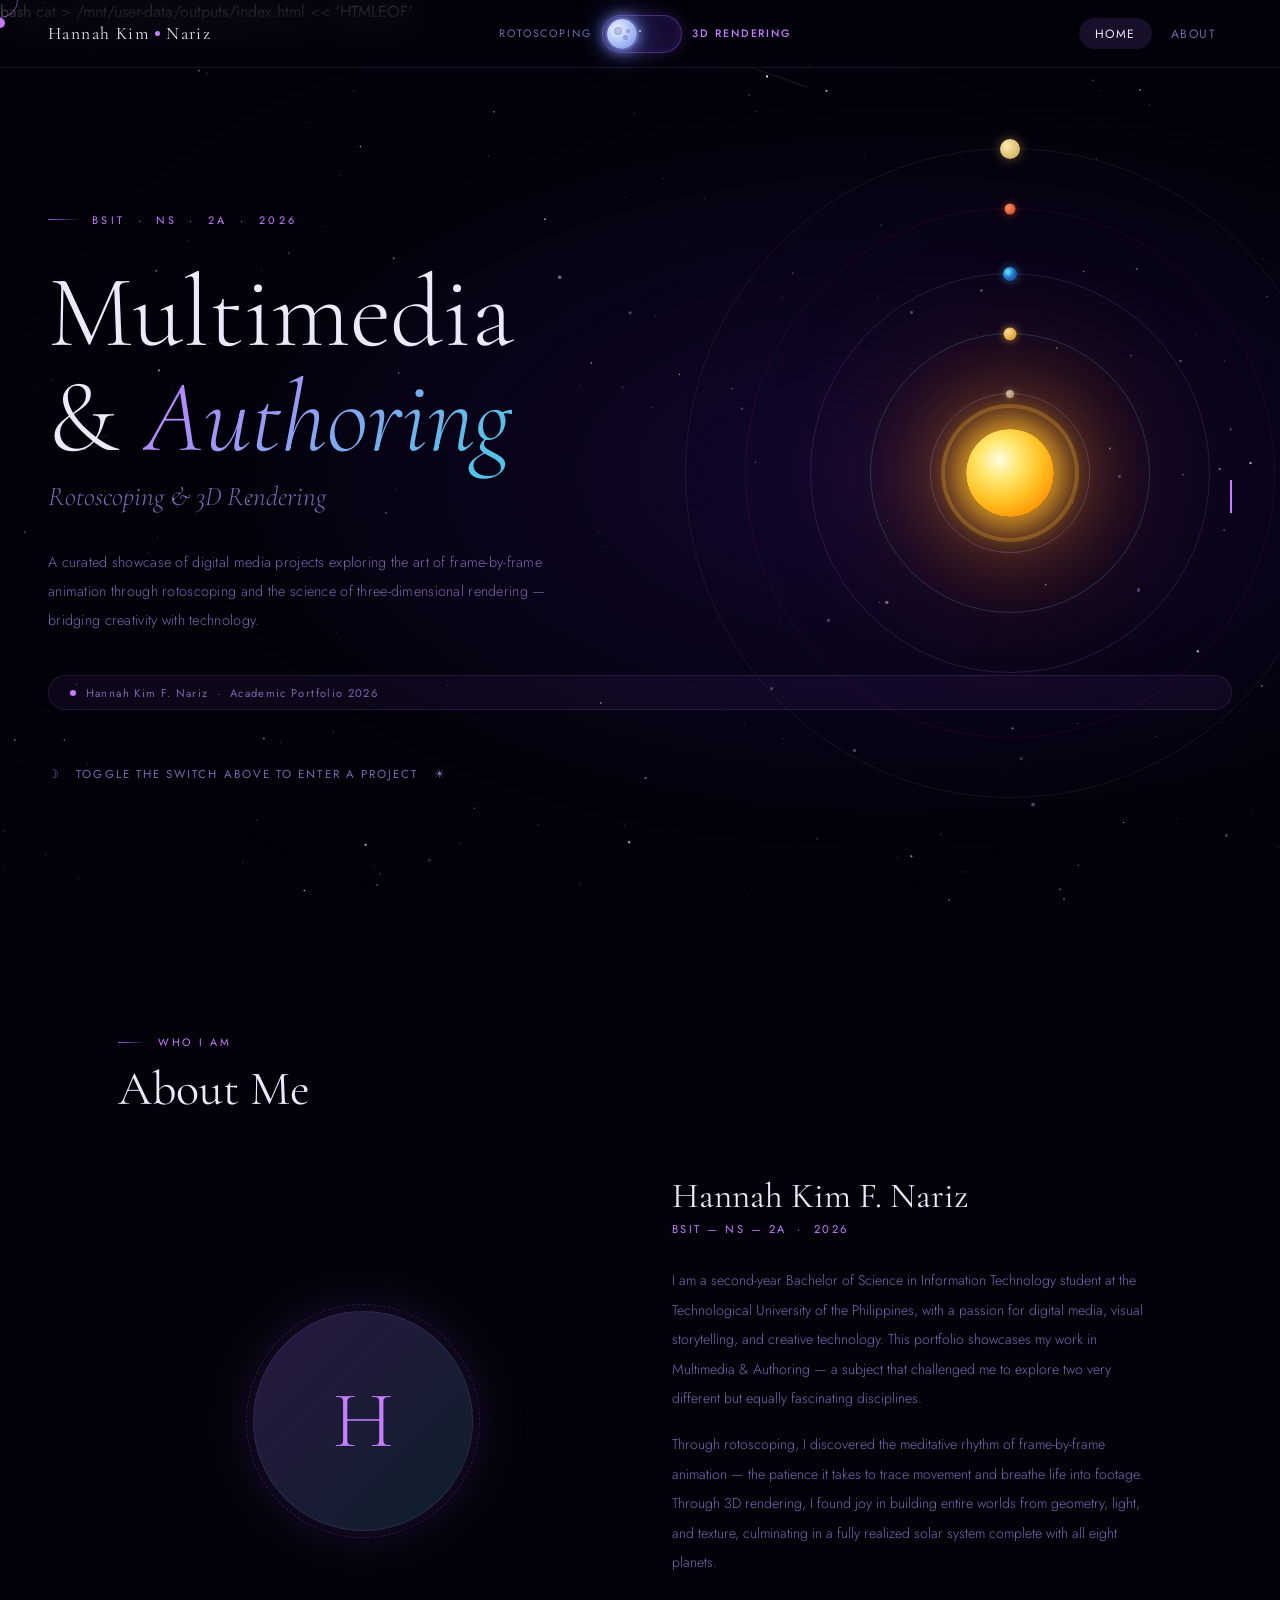
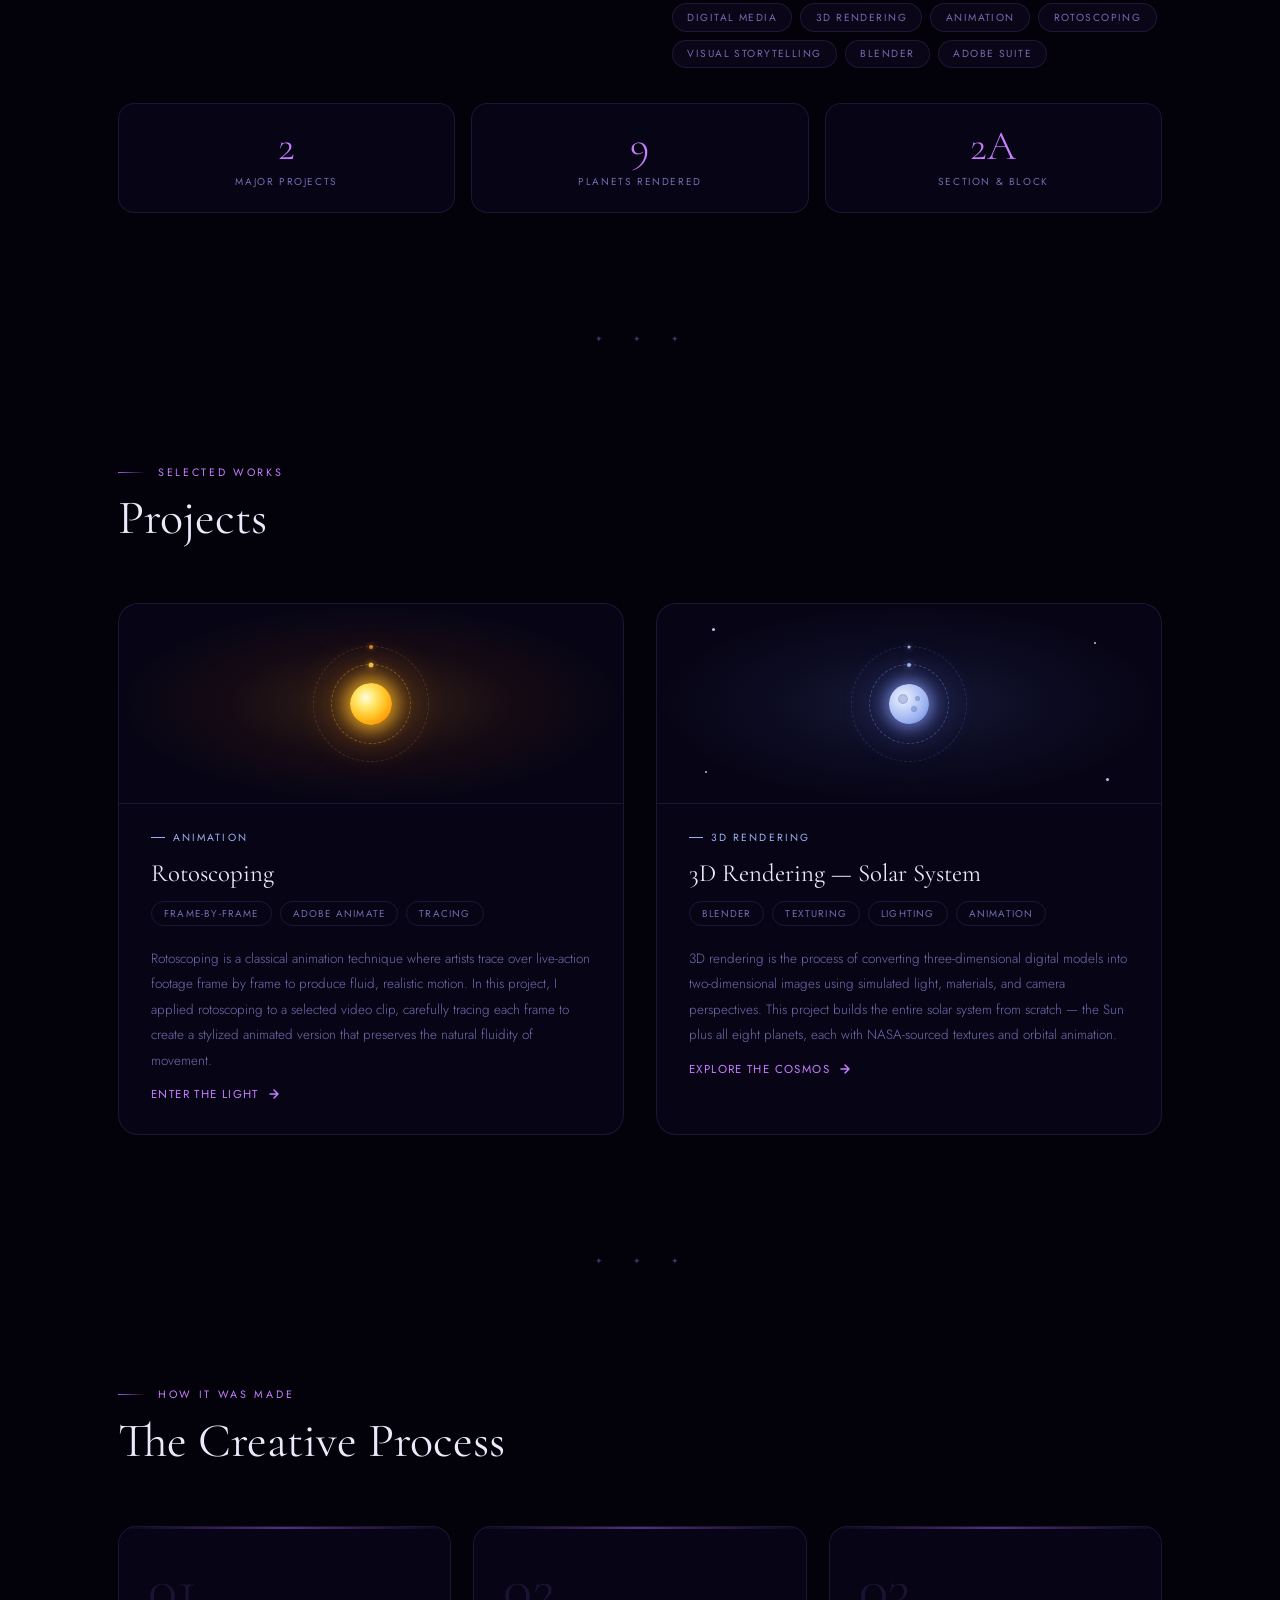
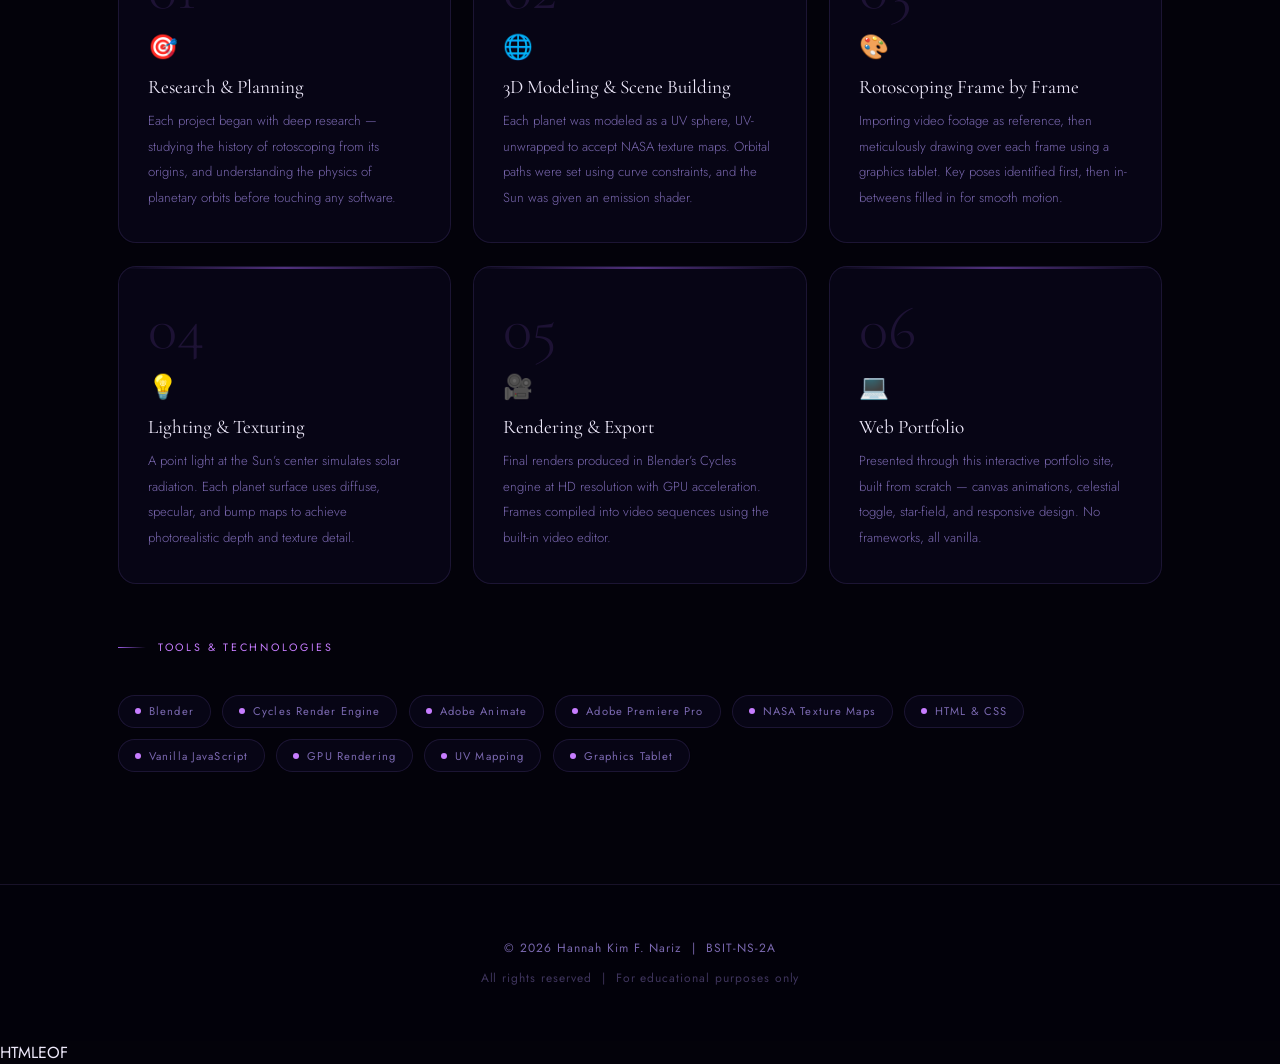
==== commit cc3f5eec: "Update index.html" ====
--- a/index.html
+++ b/index.html
@@ -1,9 +1,12 @@
+bash
+
+cat > /mnt/user-data/outputs/index.html << 'HTMLEOF'
 <!DOCTYPE html>
 <html lang="en">
 <head>
   <meta charset="UTF-8"/>
   <meta name="viewport" content="width=device-width, initial-scale=1.0"/>
-  <title>Multimedia & Authoring — Hannah Kim F. Nariz</title>
+  <title>Multimedia &amp; Authoring &mdash; Hannah Kim F. Nariz</title>
   <link rel="preconnect" href="https://fonts.googleapis.com"/>
   <link href="https://fonts.googleapis.com/css2?family=Cormorant+Garamond:ital,wght@0,300;0,400;0,600;1,300;1,400&family=Jost:wght@200;300;400;500&family=Cinzel:wght@400;500&display=swap" rel="stylesheet"/>
   <style>
@@ -11,7 +14,7 @@
       --bg0:#03020a; --bg1:#07051a; --surface:#0f0a22;
       --card-bg:rgba(10,7,26,0.75); --border:rgba(170,130,255,0.13);
       --text:#ede8fa; --muted:#7a68b0; --accent:#9b5de5; --accent2:#c77dff;
-      --accent3:#48cae4; --tag:#9ab0f0; --gold:#f5c842;
+      --accent3:#48cae4; --tag:#9ab0f0;
       --card-hover-shadow:0 30px 80px rgba(120,140,255,0.18);
       --card-hover-border:rgba(150,170,255,0.5);
       --hero-grad:radial-gradient(ellipse 80% 60% at 70% 50%,rgba(80,30,180,0.22),transparent 70%);
@@ -30,297 +33,272 @@
       --hero-grad:radial-gradient(ellipse 80% 60% at 70% 50%,rgba(255,200,80,0.28),transparent 70%);
     }
 
-    *,*::before,*::after{margin:0;padding:0;box-sizing:border-box;}
-    html{scroll-behavior:smooth;}
-    body{font-family:var(--font-sans);background:var(--bg0);color:var(--text);min-height:100vh;overflow-x:hidden;cursor:none;transition:background var(--transition-theme),color var(--transition-theme);}
-
-    /* ── CUSTOM CURSOR ── */
-    #cursor{position:fixed;width:10px;height:10px;border-radius:50%;background:var(--accent2);pointer-events:none;z-index:9999;transform:translate(-50%,-50%);transition:width 0.3s,height 0.3s,background 0.3s;mix-blend-mode:difference;}
-    #cursor-ring{position:fixed;width:36px;height:36px;border-radius:50%;border:1px solid rgba(199,125,255,0.5);pointer-events:none;z-index:9998;transform:translate(-50%,-50%);transition:width 0.4s,height 0.4s;}
-
-    /* ── WARP INTRO ── */
-    #warp-intro{
-      position:fixed;inset:0;z-index:2000;
-      background:#000;
-      display:flex;flex-direction:column;align-items:center;justify-content:center;
-      overflow:hidden;
-    }
-    #warp-canvas{position:absolute;inset:0;width:100%;height:100%;}
-
-    .warp-text-wrap{
-      position:relative;z-index:10;
-      display:flex;flex-direction:column;align-items:center;gap:0;
-      opacity:0;
-      animation:warpTextIn 1s var(--ease) forwards 0.6s;
-    }
-    .warp-title{
-      font-family:var(--font-cinzel);
-      font-size:clamp(1.4rem,4vw,2.8rem);
-      letter-spacing:0.4em;color:#fff;
-      text-transform:uppercase;text-align:center;
-    }
-    .warp-line{
-      width:0;height:1px;
-      background:linear-gradient(to right,transparent,var(--accent2),transparent);
-      margin:0.9rem 0;
-      animation:warpLineIn 0.9s var(--ease) forwards 1s;
-    }
-    .warp-sub{
-      font-family:var(--font-sans);font-size:0.58rem;
-      letter-spacing:0.6em;text-transform:uppercase;
-      color:rgba(255,255,255,0.4);text-align:center;
-    }
-    @keyframes warpTextIn{from{opacity:0;transform:scale(0.9)}to{opacity:1;transform:scale(1)}}
-    @keyframes warpLineIn{to{width:260px}}
-
-    /* Warp bars (cinematic) */
-    .warp-bar-top,.warp-bar-bottom{
-      position:absolute;left:0;right:0;height:70px;background:#000;z-index:11;
-      transition:height 1.4s cubic-bezier(0.77,0,0.175,1);
-    }
-    .warp-bar-top{top:0;}
-    .warp-bar-bottom{bottom:0;}
+    *,*::before,*::after { margin:0; padding:0; box-sizing:border-box; }
+    html { scroll-behavior:smooth; }
+    body {
+      font-family:var(--font-sans);
+      background:var(--bg0);
+      color:var(--text);
+      min-height:100vh;
+      overflow-x:hidden;
+      cursor:none;
+      transition:background var(--transition-theme), color var(--transition-theme);
+    }
+
+    /* CURSOR */
+    #cursor { position:fixed; width:10px; height:10px; border-radius:50%; background:var(--accent2); pointer-events:none; z-index:9999; transform:translate(-50%,-50%); transition:width 0.3s, height 0.3s, background 0.3s; mix-blend-mode:difference; }
+    #cursor-ring { position:fixed; width:36px; height:36px; border-radius:50%; border:1px solid rgba(199,125,255,0.5); pointer-events:none; z-index:9998; transform:translate(-50%,-50%); transition:width 0.4s, height 0.4s; }
+
+    /* WARP INTRO */
+    #warp-intro { position:fixed; inset:0; z-index:2000; background:#000; display:flex; flex-direction:column; align-items:center; justify-content:center; overflow:hidden; }
+    #warp-canvas { position:absolute; inset:0; width:100%; height:100%; }
+    .warp-text-wrap { position:relative; z-index:10; display:flex; flex-direction:column; align-items:center; gap:0; opacity:0; animation:warpTextIn 1s var(--ease) forwards 0.6s; }
+    .warp-title { font-family:var(--font-cinzel); font-size:clamp(1.4rem,4vw,2.8rem); letter-spacing:0.4em; color:#fff; text-transform:uppercase; text-align:center; }
+    .warp-line { width:0; height:1px; background:linear-gradient(to right,transparent,#c77dff,transparent); margin:0.9rem 0; animation:warpLineIn 0.9s var(--ease) forwards 1s; }
+    .warp-sub { font-family:var(--font-sans); font-size:0.58rem; letter-spacing:0.6em; text-transform:uppercase; color:rgba(255,255,255,0.4); text-align:center; }
+    @keyframes warpTextIn { from{opacity:0;transform:scale(0.9)} to{opacity:1;transform:scale(1)} }
+    @keyframes warpLineIn { to{width:260px} }
+
+    .warp-bar-top, .warp-bar-bottom { position:absolute; left:0; right:0; height:70px; background:#000; z-index:11; transition:height 1.4s cubic-bezier(0.77,0,0.175,1); }
+    .warp-bar-top { top:0; }
+    .warp-bar-bottom { bottom:0; }
     #warp-intro.bars-open .warp-bar-top,
-    #warp-intro.bars-open .warp-bar-bottom{height:0;}
-
-    /* Flash veil used for page-transition too */
-    #veil{position:fixed;inset:0;z-index:1999;pointer-events:none;background:#000;opacity:0;transition:opacity 0.5s ease;}
-
-    /* ── SCANLINES ── */
-    .scanlines{position:fixed;inset:0;z-index:1;pointer-events:none;background:repeating-linear-gradient(0deg,transparent,transparent 2px,rgba(0,0,0,0.022) 2px,rgba(0,0,0,0.022) 4px);}
-
-    /* ── BACKGROUNDS ── */
-    #starfield{position:fixed;inset:0;pointer-events:none;z-index:0;transition:opacity 1.2s ease;}
-    body.day #starfield{opacity:0;}
-    #sky-layer{position:fixed;inset:0;z-index:0;pointer-events:none;background:linear-gradient(180deg,#7dcfff 0%,#c9ecff 40%,#ffeac8 100%);opacity:0;transition:opacity 1.2s ease;}
-    body.day #sky-layer{opacity:1;}
-
-    .nebula-layer{position:fixed;inset:0;pointer-events:none;z-index:0;overflow:hidden;transition:opacity 1.2s ease;}
-    body.day .nebula-layer{opacity:0;}
-    .nebula-cloud{position:absolute;border-radius:50%;filter:blur(90px);opacity:0;animation:nebulaDrift 24s ease-in-out infinite;}
-    .nc1{width:700px;height:500px;top:-10%;left:-10%;background:radial-gradient(ellipse,rgba(155,93,229,0.2),transparent 70%);animation-duration:28s;}
-    .nc2{width:600px;height:600px;top:30%;right:-15%;background:radial-gradient(ellipse,rgba(72,202,228,0.13),transparent 70%);animation-duration:33s;animation-delay:-9s;}
-    .nc3{width:800px;height:400px;bottom:-5%;left:20%;background:radial-gradient(ellipse,rgba(247,37,133,0.09),transparent 70%);animation-duration:25s;animation-delay:-16s;}
-    .nc4{width:500px;height:500px;top:50%;left:40%;background:radial-gradient(ellipse,rgba(199,125,255,0.11),transparent 70%);animation-duration:38s;animation-delay:-6s;}
-    @keyframes nebulaDrift{0%{opacity:0;transform:scale(1) translate(0,0)}20%{opacity:1}50%{opacity:0.6;transform:scale(1.1) translate(30px,-20px)}80%{opacity:1}100%{opacity:0;transform:scale(1) translate(0,0)}}
-
-    .cloud-layer{position:fixed;inset:0;z-index:0;pointer-events:none;overflow:hidden;opacity:0;transition:opacity 1.4s ease;}
-    body.day .cloud-layer{opacity:1;}
-    #shooting-stars{position:fixed;inset:0;pointer-events:none;z-index:1;}
-    body.day #shooting-stars{opacity:0;}
-
-    .dust-particle{position:fixed;border-radius:50%;pointer-events:none;z-index:1;animation:dustFloat linear infinite;transition:background 1s ease;}
-    body.day .dust-particle{background:rgba(255,200,80,0.5) !important;}
-    @keyframes dustFloat{0%{transform:translateY(0) translateX(0) scale(1);opacity:0}10%{opacity:1}90%{opacity:0.5}100%{transform:translateY(-220px) translateX(var(--dx,40px)) scale(0.4);opacity:0}}
-
-    /* ── FLOATING PARTICLES ── */
-    .pfloat{position:fixed;border-radius:50%;animation:floatUp linear infinite;opacity:0;pointer-events:none;z-index:2;}
-    @keyframes floatUp{0%{opacity:0;transform:translateY(0) scale(1)}10%{opacity:0.6}90%{opacity:0.2}100%{opacity:0;transform:translateY(-100vh) scale(0.5)}}
-
-    /* ── NAV ── */
-    nav{
-      position:fixed;top:0;left:0;right:0;z-index:300;
-      height:68px;display:flex;align-items:center;justify-content:space-between;
-      padding:0 3rem;backdrop-filter:blur(22px);
+    #warp-intro.bars-open .warp-bar-bottom { height:0; }
+
+    /* VEIL */
+    #veil { position:fixed; inset:0; z-index:1999; pointer-events:none; background:#000; opacity:0; transition:opacity 0.5s ease; }
+
+    /* SCANLINES */
+    .scanlines { position:fixed; inset:0; z-index:1; pointer-events:none; background:repeating-linear-gradient(0deg,transparent,transparent 2px,rgba(0,0,0,0.02) 2px,rgba(0,0,0,0.02) 4px); }
+
+    /* BACKGROUNDS */
+    #starfield { position:fixed; inset:0; pointer-events:none; z-index:0; transition:opacity 1.2s ease; }
+    body.day #starfield { opacity:0; }
+    #sky-layer { position:fixed; inset:0; z-index:0; pointer-events:none; background:linear-gradient(180deg,#7dcfff 0%,#c9ecff 40%,#ffeac8 100%); opacity:0; transition:opacity 1.2s ease; }
+    body.day #sky-layer { opacity:1; }
+
+    .nebula-layer { position:fixed; inset:0; pointer-events:none; z-index:0; overflow:hidden; transition:opacity 1.2s ease; }
+    body.day .nebula-layer { opacity:0; }
+    .nebula-cloud { position:absolute; border-radius:50%; filter:blur(90px); opacity:0; animation:nebulaDrift 24s ease-in-out infinite; }
+    .nc1 { width:700px; height:500px; top:-10%; left:-10%; background:radial-gradient(ellipse,rgba(155,93,229,0.2),transparent 70%); animation-duration:28s; }
+    .nc2 { width:600px; height:600px; top:30%; right:-15%; background:radial-gradient(ellipse,rgba(72,202,228,0.13),transparent 70%); animation-duration:33s; animation-delay:-9s; }
+    .nc3 { width:800px; height:400px; bottom:-5%; left:20%; background:radial-gradient(ellipse,rgba(247,37,133,0.09),transparent 70%); animation-duration:25s; animation-delay:-16s; }
+    .nc4 { width:500px; height:500px; top:50%; left:40%; background:radial-gradient(ellipse,rgba(199,125,255,0.11),transparent 70%); animation-duration:38s; animation-delay:-6s; }
+    @keyframes nebulaDrift { 0%{opacity:0;transform:scale(1) translate(0,0)} 20%{opacity:1} 50%{opacity:0.6;transform:scale(1.1) translate(30px,-20px)} 80%{opacity:1} 100%{opacity:0;transform:scale(1) translate(0,0)} }
+
+    .cloud-layer { position:fixed; inset:0; z-index:0; pointer-events:none; overflow:hidden; opacity:0; transition:opacity 1.4s ease; }
+    body.day .cloud-layer { opacity:1; }
+    #shooting-stars { position:fixed; inset:0; pointer-events:none; z-index:1; }
+    body.day #shooting-stars { opacity:0; }
+
+    .dust-particle { position:fixed; border-radius:50%; pointer-events:none; z-index:1; animation:dustFloat linear infinite; transition:background 1s ease; }
+    body.day .dust-particle { background:rgba(255,200,80,0.5) !important; }
+    @keyframes dustFloat { 0%{transform:translateY(0) translateX(0) scale(1);opacity:0} 10%{opacity:1} 90%{opacity:0.5} 100%{transform:translateY(-220px) translateX(var(--dx,40px)) scale(0.4);opacity:0} }
+
+    .pfloat { position:fixed; border-radius:50%; animation:floatUp linear infinite; opacity:0; pointer-events:none; z-index:2; }
+    @keyframes floatUp { 0%{opacity:0;transform:translateY(0) scale(1)} 10%{opacity:0.6} 90%{opacity:0.2} 100%{opacity:0;transform:translateY(-100vh) scale(0.5)} }
+
+    /* NAV */
+    nav {
+      position:fixed; top:0; left:0; right:0; z-index:300;
+      height:68px; display:flex; align-items:center; justify-content:space-between;
+      padding:0 3rem; backdrop-filter:blur(22px);
       border-bottom:1px solid var(--border);
       transform:translateY(-100%);
       animation:navDrop 0.9s var(--ease) forwards 3.2s;
-      transition:background var(--transition-theme),border-color var(--transition-theme);
-    }
-    @keyframes navDrop{to{transform:translateY(0)}}
-    body:not(.day) nav{background:rgba(3,2,10,0.6);}
-    body.day nav{background:rgba(220,242,255,0.65);}
-
-    .nav-brand{font-family:var(--font-serif);font-size:1.1rem;font-weight:400;color:var(--text);text-decoration:none;letter-spacing:0.08em;display:flex;align-items:center;gap:4px;transition:color var(--transition-theme);}
-    .brand-dot{display:inline-block;width:5px;height:5px;border-radius:50%;background:var(--accent2);margin:0 2px;animation:pulse 2.5s ease-in-out infinite;transition:background var(--transition-theme);}
-    .nav-links{display:flex;gap:0.2rem;}
-    .nav-links a{font-size:0.75rem;font-weight:400;letter-spacing:0.12em;text-transform:uppercase;color:var(--muted);text-decoration:none;padding:0.4rem 1rem;border-radius:30px;transition:color 0.25s,background 0.25s;}
-    .nav-links a:hover,.nav-links a.active{color:var(--text);background:rgba(155,93,229,0.15);}
-    body.day .nav-links a:hover,body.day .nav-links a.active{background:rgba(224,123,0,0.12);}
-
-    /* ── CELESTIAL TOGGLE ── */
-    .celestial-toggle{position:relative;display:flex;align-items:center;gap:10px;}
-    .toggle-label{font-size:0.67rem;letter-spacing:0.18em;text-transform:uppercase;color:var(--muted);font-weight:400;transition:color 0.4s,opacity 0.4s;user-select:none;min-width:68px;}
-    .toggle-label.lbl-roto{text-align:right;}
-    .toggle-label.lbl-render{text-align:left;}
-    body:not(.day) .toggle-label.lbl-render{color:var(--accent2);font-weight:500;}
-    body.day .toggle-label.lbl-roto{color:var(--accent2);font-weight:500;}
-    .toggle-track{position:relative;width:80px;height:38px;border-radius:40px;cursor:pointer;transition:background 0.8s ease,box-shadow 0.8s ease,border-color 0.8s;border:1px solid;flex-shrink:0;overflow:visible;}
-    body:not(.day) .toggle-track{background:linear-gradient(135deg,#0d0820 0%,#1a0e3a 100%);border-color:rgba(155,93,229,0.4);box-shadow:0 0 18px rgba(155,93,229,0.25),inset 0 0 10px rgba(100,60,200,0.15);}
-    body.day .toggle-track{background:linear-gradient(135deg,#87d4f8 0%,#b8e8ff 100%);border-color:rgba(224,160,40,0.5);box-shadow:0 0 18px rgba(255,200,60,0.35),inset 0 0 10px rgba(255,220,100,0.2);}
-    .track-star{position:absolute;border-radius:50%;background:rgba(255,255,255,0.9);transition:opacity 0.6s ease;}
-    body.day .track-star{opacity:0;}
-    .track-cloud{position:absolute;border-radius:6px;background:rgba(255,255,255,0.75);transition:opacity 0.6s ease;opacity:0;}
-    body.day .track-cloud{opacity:1;}
-    .toggle-orb{position:absolute;top:50%;transform:translateY(-50%);width:30px;height:30px;border-radius:50%;transition:left 0.7s cubic-bezier(0.68,-0.3,0.27,1.3),background 0.8s ease,box-shadow 0.8s ease;z-index:2;}
-    body:not(.day) .toggle-orb{left:4px;background:radial-gradient(circle at 35% 35%,#f0f4ff 0%,#c8d4f8 30%,#9ab0f0 65%,#5878d0 100%);box-shadow:0 0 0 2px rgba(150,170,255,0.2),0 0 12px 4px rgba(140,160,255,0.6),0 0 28px 10px rgba(100,130,255,0.25);}
-    body.day .toggle-orb{left:46px;background:radial-gradient(circle at 38% 35%,#fffce0 0%,#ffe870 25%,#ffbf20 55%,#ff8800 85%,#ff5500 100%);box-shadow:0 0 0 3px rgba(255,210,60,0.2),0 0 16px 6px rgba(255,190,40,0.75),0 0 38px 16px rgba(255,150,20,0.4),0 0 70px 30px rgba(255,100,0,0.15);}
-    .orb-crater{position:absolute;border-radius:50%;background:rgba(60,80,160,0.28);border:1px solid rgba(80,100,180,0.18);transition:opacity 0.5s ease;}
-    body.day .orb-crater{opacity:0;}
-    .orb-rays-wrap{position:absolute;top:50%;left:50%;width:54px;height:54px;transform:translate(-50%,-50%);animation:rotateSlow 10s linear infinite;pointer-events:none;transition:opacity 0.7s ease;opacity:0;}
-    body.day .orb-rays-wrap{opacity:1;}
-    .orb-ray{position:absolute;top:50%;left:50%;width:1px;height:10px;background:linear-gradient(to bottom,rgba(255,230,80,0.9),transparent);transform-origin:bottom center;}
-
-    /* ── HERO ── */
-    .hero{position:relative;z-index:10;min-height:100vh;display:flex;flex-direction:column;justify-content:center;padding:9rem 3rem 6rem;overflow:hidden;}
-    .hero::before{content:'';position:absolute;inset:0;background:var(--hero-grad);pointer-events:none;transition:background var(--transition-theme);}
-
-    /* Cinematic hero vignette */
-    .hero::after{content:'';position:absolute;inset:0;pointer-events:none;background:radial-gradient(ellipse 100% 100% at 50% 50%,transparent 50%,rgba(3,2,10,0.7) 100%);z-index:0;}
-
-    /* ── ORBITAL SYSTEM ── */
-    .orbital-system{position:absolute;right:-60px;top:50%;transform:translateY(-50%);width:660px;height:660px;pointer-events:none;}
-    .orbit-ring{position:absolute;border-radius:50%;border:1px solid;top:50%;left:50%;transform:translate(-50%,-50%);transition:border-color var(--transition-theme);}
-    body:not(.day) .orbit-ring:nth-child(1){width:160px;height:160px;border-color:rgba(155,93,229,0.35);animation:spinOrbit 13s linear infinite;}
-    body:not(.day) .orbit-ring:nth-child(2){width:280px;height:280px;border-color:rgba(72,202,228,0.22);animation:spinOrbit 23s linear infinite reverse;}
-    body:not(.day) .orbit-ring:nth-child(3){width:400px;height:400px;border-color:rgba(199,125,255,0.16);animation:spinOrbit 36s linear infinite;}
-    body:not(.day) .orbit-ring:nth-child(4){width:530px;height:530px;border-color:rgba(247,37,133,0.1);animation:spinOrbit 52s linear infinite reverse;}
-    body:not(.day) .orbit-ring:nth-child(5){width:650px;height:650px;border-color:rgba(255,215,122,0.08);animation:spinOrbit 78s linear infinite;}
-    body.day .orbit-ring:nth-child(1){width:160px;height:160px;border-color:rgba(255,180,30,0.4);animation:spinOrbit 13s linear infinite;}
-    body.day .orbit-ring:nth-child(2){width:280px;height:280px;border-color:rgba(255,140,20,0.25);animation:spinOrbit 23s linear infinite reverse;}
-    body.day .orbit-ring:nth-child(3){width:400px;height:400px;border-color:rgba(255,100,20,0.15);animation:spinOrbit 36s linear infinite;}
-    body.day .orbit-ring:nth-child(4){width:530px;height:530px;border-color:rgba(200,130,20,0.1);animation:spinOrbit 52s linear infinite reverse;}
-    body.day .orbit-ring:nth-child(5){width:650px;height:650px;border-color:rgba(180,120,10,0.07);animation:spinOrbit 78s linear infinite;}
-    .orbit-dot{position:absolute;border-radius:50%;top:0;left:50%;transform:translate(-50%,-50%);}
-
-    .hero-center-body{position:absolute;top:50%;left:50%;transform:translate(-50%,-50%);width:88px;height:88px;border-radius:50%;z-index:2;background:radial-gradient(circle at 38% 35%,#fffce0 0%,#ffe870 25%,#ffbf20 55%,#ff8800 85%,#ff5500 100%);box-shadow:0 0 28px 12px rgba(255,190,40,0.7),0 0 80px 32px rgba(255,150,20,0.38),0 0 160px 70px rgba(255,100,0,0.16);animation:sunGlowHero 4s ease-in-out infinite;}
-    @keyframes sunGlowHero{0%,100%{box-shadow:0 0 28px 12px rgba(255,190,40,0.7),0 0 80px 32px rgba(255,150,20,0.38),0 0 160px 70px rgba(255,100,0,0.16);}50%{box-shadow:0 0 40px 18px rgba(255,210,60,0.9),0 0 110px 46px rgba(255,170,30,0.5),0 0 200px 90px rgba(255,110,0,0.22);}}
-    .hero-center-corona{position:absolute;top:50%;left:50%;transform:translate(-50%,-50%);width:130px;height:130px;border-radius:50%;pointer-events:none;z-index:1;animation:coronaPulse 4.5s ease-in-out infinite;box-shadow:0 0 0 4px rgba(255,210,60,0.25);}
-    @keyframes coronaPulse{0%,100%{transform:translate(-50%,-50%) scale(1)}50%{transform:translate(-50%,-50%) scale(1.14)}}
-    .hero-rays{position:absolute;top:50%;left:50%;width:160px;height:160px;transform:translate(-50%,-50%);animation:rotateSlow 20s linear infinite;pointer-events:none;z-index:1;}
-    .hero-ray-line{position:absolute;top:50%;left:50%;width:1.5px;height:38px;background:linear-gradient(to bottom,rgba(255,230,80,0.75),transparent);transform-origin:bottom center;}
-    .planet{position:absolute;border-radius:50%;top:0;left:50%;transform:translate(-50%,-50%);}
-    .p-mercury{width:8px;height:8px;background:radial-gradient(circle at 35% 35%,#ccc,#888);box-shadow:0 0 6px rgba(200,200,200,0.5);}
-    .p-venus{width:13px;height:13px;background:radial-gradient(circle at 35% 35%,#ffe4a0,#c8860a);box-shadow:0 0 8px rgba(255,200,80,0.6);}
-    .p-earth{width:14px;height:14px;background:radial-gradient(circle at 35% 35%,#6be8ff,#1a6bc7,#1a4080);box-shadow:0 0 10px rgba(72,200,255,0.5);}
-    .p-mars{width:11px;height:11px;background:radial-gradient(circle at 35% 35%,#ff9060,#c0391b);box-shadow:0 0 8px rgba(255,100,50,0.5);}
-    .p-saturn{width:20px;height:20px;background:radial-gradient(circle at 35% 35%,#ffeaaa,#c8a050);box-shadow:0 0 12px rgba(255,210,100,0.4);}
-
-    /* ── HERO TEXT (delayed by intro) ── */
-    .hero-eyebrow{font-size:0.68rem;letter-spacing:0.3em;text-transform:uppercase;color:var(--accent2);margin-bottom:2rem;display:flex;align-items:center;gap:12px;opacity:0;animation:fadeUp 0.8s ease forwards 3.3s;transition:color var(--transition-theme);position:relative;z-index:5;}
-    .eyebrow-line{width:32px;height:1px;background:linear-gradient(to right,var(--accent),transparent);}
-    .hero h1{font-family:var(--font-serif);font-size:clamp(3rem,8vw,7.5rem);font-weight:300;line-height:1.03;color:var(--text);margin-bottom:0.6rem;opacity:0;animation:fadeUp 0.9s ease forwards 3.5s;transition:color var(--transition-theme);position:relative;z-index:5;}
-    .hero h1 em{font-style:italic;font-weight:300;background:linear-gradient(135deg,var(--accent2),#48cae4,#f72585);-webkit-background-clip:text;-webkit-text-fill-color:transparent;background-clip:text;background-size:200% 200%;animation:gradientShift 6s ease infinite;}
-    body.day .hero h1 em{background:linear-gradient(135deg,#ff8800,#ffcc00,#ff4400);-webkit-background-clip:text;-webkit-text-fill-color:transparent;background-clip:text;}
-    @keyframes gradientShift{0%{background-position:0% 50%}50%{background-position:100% 50%}100%{background-position:0% 50%}}
-    .hero h2{font-family:var(--font-serif);font-size:clamp(1rem,2.5vw,1.7rem);font-weight:300;font-style:italic;color:var(--muted);margin-bottom:2.2rem;opacity:0;animation:fadeUp 0.9s ease forwards 3.7s;transition:color var(--transition-theme);position:relative;z-index:5;}
-    .hero p{max-width:520px;color:var(--muted);font-size:0.9rem;font-weight:300;line-height:2;letter-spacing:0.02em;opacity:0;animation:fadeUp 0.9s ease forwards 3.9s;transition:color var(--transition-theme);position:relative;z-index:5;}
-    .hero-badge{display:inline-flex;align-items:center;gap:10px;border:1px solid var(--border);background:rgba(155,93,229,0.07);padding:0.55rem 1.3rem;border-radius:40px;margin-top:2.5rem;font-size:0.7rem;letter-spacing:0.12em;color:var(--muted);opacity:0;animation:fadeUp 0.9s ease forwards 4.1s;transition:all var(--transition-theme);position:relative;z-index:5;}
-    body.day .hero-badge{background:rgba(255,160,30,0.08);}
-    .badge-dot{width:6px;height:6px;border-radius:50%;background:var(--accent2);animation:pulse 2s ease-in-out infinite;}
-    .hero-hint{margin-top:3.5rem;font-size:0.72rem;letter-spacing:0.18em;text-transform:uppercase;color:var(--muted);opacity:0;animation:fadeUp 0.9s ease forwards 4.3s;position:relative;z-index:5;}
-
-    /* Typewriter on hero h2 */
-    .typewriter{display:inline-block;overflow:hidden;white-space:nowrap;border-right:2px solid var(--accent2);animation:typewriter 1.8s steps(24) forwards 3.8s,blinkCaret 0.75s step-end infinite 3.8s;width:0;}
-    @keyframes typewriter{to{width:100%}}
-    @keyframes blinkCaret{0%,100%{border-color:var(--accent2)}50%{border-color:transparent}}
-
-    @keyframes fadeUp{from{opacity:0;transform:translateY(24px)}to{opacity:1;transform:translateY(0)}}
-    @keyframes pulse{0%,100%{opacity:1;transform:scale(1)}50%{opacity:0.3;transform:scale(0.75)}}
-    @keyframes spinOrbit{to{transform:translate(-50%,-50%) rotate(360deg)}}
-    @keyframes rotateSlow{to{transform:translate(-50%,-50%) rotate(360deg)}}
-
-    /* ── SECTIONS ── */
-    .section{position:relative;z-index:10;padding:7rem 3rem;max-width:1140px;margin:0 auto;}
-    .section-eyebrow{font-size:0.67rem;letter-spacing:0.25em;text-transform:uppercase;color:var(--accent2);margin-bottom:0.6rem;display:flex;align-items:center;gap:12px;transition:color var(--transition-theme);}
-    .section-eyebrow::before{content:'';width:28px;height:1px;background:linear-gradient(to right,var(--accent),transparent);}
-    .section-title{font-family:var(--font-serif);font-size:clamp(1.8rem,4vw,3rem);font-weight:400;color:var(--text);margin-bottom:3.5rem;transition:color var(--transition-theme);}
-
-    /* ── DIVIDER ── */
-    .star-divider{position:relative;z-index:10;text-align:center;padding:0.5rem;color:var(--accent2);font-size:0.55rem;letter-spacing:0.6em;opacity:0.35;}
-
-    /* ── CARDS ── */
-    .projects-grid{display:grid;grid-template-columns:repeat(auto-fit,minmax(340px,1fr));gap:2rem;}
-    .project-card{position:relative;border-radius:20px;text-decoration:none;color:inherit;display:block;overflow:hidden;border:1px solid var(--border);background:var(--card-bg);backdrop-filter:blur(14px);transition:transform 0.4s var(--ease),border-color 0.4s,box-shadow 0.4s,background var(--transition-theme);}
-    .project-card:hover{transform:translateY(-10px) scale(1.01);border-color:var(--card-hover-border);box-shadow:var(--card-hover-shadow);}
-    .project-card::before{content:'';position:absolute;top:0;left:0;right:0;height:1.5px;background:linear-gradient(to right,transparent,var(--accent2),transparent);opacity:0;transition:opacity 0.4s;}
-    .project-card:hover::before{opacity:1;}
-
-    .card-visual{width:100%;height:200px;position:relative;overflow:hidden;display:flex;align-items:center;justify-content:center;border-bottom:1px solid var(--border);}
-    .card-visual-bg{position:absolute;inset:0;transition:background 1s ease;}
-    .card-roto .card-visual-bg{background:radial-gradient(ellipse at center,rgba(255,160,30,0.18) 0%,rgba(255,100,0,0.06) 40%,transparent 70%);}
-    .card-render .card-visual-bg{background:radial-gradient(ellipse at center,rgba(120,140,255,0.15) 0%,rgba(80,100,220,0.06) 40%,transparent 70%);}
-    .card-orbital{position:relative;width:130px;height:130px;flex-shrink:0;}
-    .card-orbit-ring{position:absolute;border-radius:50%;border:1px dashed;top:50%;left:50%;transform:translate(-50%,-50%);}
-    .card-roto .card-orbit-ring:nth-child(1){width:80px;height:80px;border-color:rgba(255,200,60,0.35);animation:spinOrbit 9s linear infinite;}
-    .card-roto .card-orbit-ring:nth-child(2){width:116px;height:116px;border-color:rgba(255,150,30,0.2);animation:spinOrbit 16s linear infinite reverse;}
-    .card-render .card-orbit-ring:nth-child(1){width:80px;height:80px;border-color:rgba(150,170,255,0.35);animation:spinOrbit 9s linear infinite;}
-    .card-render .card-orbit-ring:nth-child(2){width:116px;height:116px;border-color:rgba(120,140,255,0.2);animation:spinOrbit 16s linear infinite reverse;}
-    .card-orbit-dot{position:absolute;border-radius:50%;top:0;left:50%;transform:translate(-50%,-50%);}
-    .card-sun-body{position:absolute;top:50%;left:50%;transform:translate(-50%,-50%);width:42px;height:42px;border-radius:50%;z-index:2;background:radial-gradient(circle at 38% 35%,#fffce0 0%,#ffe870 25%,#ffbf20 55%,#ff8800 85%,#ff5500 100%);box-shadow:0 0 16px 6px rgba(255,190,40,0.65),0 0 40px 16px rgba(255,150,20,0.3);animation:sunGlow 4s ease-in-out infinite;}
-    .card-moon-body{position:absolute;top:50%;left:50%;transform:translate(-50%,-50%);width:40px;height:40px;border-radius:50%;z-index:2;background:radial-gradient(circle at 35% 35%,#f0f4ff 0%,#c8d4f8 30%,#9ab0f0 65%,#5878d0 100%);box-shadow:0 0 14px 5px rgba(140,160,255,0.55),0 0 36px 14px rgba(100,130,255,0.22);animation:moonGlow 5s ease-in-out infinite;}
-    .card-moon-crater{position:absolute;border-radius:50%;background:rgba(60,80,160,0.28);border:1px solid rgba(80,100,180,0.18);}
-    @keyframes sunGlow{0%,100%{box-shadow:0 0 16px 6px rgba(255,190,40,0.65),0 0 40px 16px rgba(255,150,20,0.3);}50%{box-shadow:0 0 26px 10px rgba(255,210,60,0.85),0 0 60px 26px rgba(255,170,30,0.42);}}
-    @keyframes moonGlow{0%,100%{box-shadow:0 0 14px 5px rgba(140,160,255,0.55),0 0 36px 14px rgba(100,130,255,0.22);}50%{box-shadow:0 0 22px 9px rgba(160,180,255,0.75),0 0 55px 22px rgba(120,145,255,0.35);}}
-    .card-rays{position:absolute;top:50%;left:50%;width:76px;height:76px;transform:translate(-50%,-50%);animation:rotateSlow 14s linear infinite;pointer-events:none;z-index:1;}
-    .card-ray-line{position:absolute;top:50%;left:50%;width:1px;height:12px;background:linear-gradient(to bottom,rgba(255,230,80,0.75),transparent);transform-origin:bottom center;}
-
-    .card-content{padding:1.6rem 2rem 2rem;}
-    .card-tag{font-size:0.65rem;letter-spacing:0.2em;text-transform:uppercase;margin-bottom:0.8rem;display:flex;align-items:center;gap:8px;color:var(--tag);}
-    .card-tag::before{content:'';width:14px;height:1px;background:currentColor;}
-    .card-content h3{font-family:var(--font-serif);font-size:1.55rem;font-weight:400;color:var(--text);margin-bottom:0.8rem;}
-    .card-content p{font-size:0.84rem;color:var(--muted);line-height:1.9;font-weight:300;margin-bottom:0.8rem;}
-    .card-meta{display:flex;flex-wrap:wrap;gap:0.5rem;margin-bottom:1.2rem;}
-    .card-pill{font-size:0.62rem;letter-spacing:0.12em;text-transform:uppercase;padding:0.28rem 0.75rem;border-radius:20px;border:1px solid var(--border);color:var(--muted);}
-    .card-cta{display:inline-flex;align-items:center;gap:8px;font-size:0.72rem;font-weight:400;letter-spacing:0.12em;text-transform:uppercase;color:var(--accent2);transition:gap 0.2s;}
-    .project-card:hover .card-cta{gap:14px;}
-    .card-sparkle{position:absolute;background:rgba(200,215,255,0.9);border-radius:50%;animation:twinkleS 3s ease-in-out infinite;}
-    @keyframes twinkleS{0%,100%{opacity:0.5;transform:scale(1)}50%{opacity:1;transform:scale(1.6)}}
-
-    /* ── ABOUT ── */
-    .about-grid{display:grid;grid-template-columns:1fr 1fr;gap:4rem;align-items:center;}
-    .about-avatar-wrap{display:flex;justify-content:center;align-items:center;}
-    .about-avatar{width:220px;height:220px;border-radius:50%;background:linear-gradient(135deg,rgba(155,93,229,0.25),rgba(72,202,228,0.15));border:1px solid var(--border);display:flex;align-items:center;justify-content:center;font-family:var(--font-serif);font-size:5rem;font-weight:300;color:var(--accent2);box-shadow:0 0 60px rgba(155,93,229,0.18);position:relative;}
-    .about-avatar::after{content:'';position:absolute;inset:-8px;border-radius:50%;border:1px dashed rgba(155,93,229,0.22);animation:spinOrbit 28s linear infinite;}
-    .about-info h3{font-family:var(--font-serif);font-size:2.2rem;font-weight:400;color:var(--text);margin-bottom:0.3rem;}
-    .about-role{font-size:0.7rem;letter-spacing:0.22em;text-transform:uppercase;color:var(--accent2);margin-bottom:1.8rem;display:block;}
-    .about-info p{font-size:0.88rem;line-height:2.1;color:var(--muted);font-weight:300;margin-bottom:1rem;}
-    .about-tags{display:flex;flex-wrap:wrap;gap:0.5rem;margin-top:1.6rem;}
-    .about-tag{font-size:0.64rem;letter-spacing:0.14em;text-transform:uppercase;padding:0.35rem 0.9rem;border-radius:30px;border:1px solid var(--border);color:var(--muted);background:rgba(155,93,229,0.06);transition:all 0.3s;}
-    .about-tag:hover{border-color:var(--accent2);color:var(--accent2);}
-
-    .stats-row{display:grid;grid-template-columns:repeat(3,1fr);gap:1rem;margin-top:2.2rem;}
-    .stat-box{background:var(--card-bg);border:1px solid var(--border);border-radius:16px;padding:1.4rem 1rem;text-align:center;backdrop-filter:blur(12px);transition:transform 0.3s,border-color 0.3s,box-shadow 0.3s;}
-    .stat-box:hover{transform:translateY(-5px);border-color:var(--card-hover-border);box-shadow:0 20px 50px rgba(120,80,220,0.16);}
-    .stat-num{font-family:var(--font-serif);font-size:2.6rem;font-weight:300;color:var(--accent2);line-height:1;}
-    .stat-label{font-size:0.63rem;letter-spacing:0.16em;text-transform:uppercase;color:var(--muted);margin-top:0.4rem;}
-
-    /* ── PROCESS ── */
-    .process-grid{display:grid;grid-template-columns:repeat(auto-fit,minmax(260px,1fr));gap:1.4rem;}
-    .process-step{background:var(--card-bg);border:1px solid var(--border);border-radius:18px;padding:2rem 1.8rem;backdrop-filter:blur(12px);position:relative;overflow:hidden;transition:transform 0.3s,box-shadow 0.3s,border-color 0.3s;}
-    .process-step:hover{transform:translateY(-6px);box-shadow:var(--card-hover-shadow);border-color:var(--card-hover-border);}
-    .process-step::before{content:'';position:absolute;top:0;left:0;right:0;height:2px;background:linear-gradient(to right,transparent,var(--accent),transparent);opacity:0.5;transition:opacity 0.3s;}
-    .process-step:hover::before{opacity:1;}
-    .step-num{font-family:var(--font-serif);font-size:3.8rem;font-weight:300;color:var(--accent);opacity:0.15;line-height:1;margin-bottom:0.6rem;}
-    .step-icon{font-size:1.5rem;margin-bottom:0.7rem;}
-    .step-title{font-family:var(--font-serif);font-size:1.2rem;font-weight:400;color:var(--text);margin-bottom:0.55rem;}
-    .step-desc{font-size:0.82rem;color:var(--muted);line-height:1.95;font-weight:300;}
-
-    .tools-row{display:flex;flex-wrap:wrap;gap:0.7rem;margin-top:2.5rem;}
-    .tool-chip{display:flex;align-items:center;gap:8px;font-size:0.7rem;letter-spacing:0.1em;padding:0.48rem 1rem;border-radius:30px;border:1px solid var(--border);background:var(--card-bg);color:var(--muted);backdrop-filter:blur(8px);transition:border-color 0.3s,color 0.3s,transform 0.2s;}
-    .tool-chip:hover{border-color:var(--accent2);color:var(--text);transform:translateY(-2px);}
-    .tool-dot{width:6px;height:6px;border-radius:50%;background:var(--accent2);flex-shrink:0;}
-
-    /* ── FOOTER ── */
-    footer{position:relative;z-index:10;border-top:1px solid var(--border);text-align:center;padding:3rem 1.5rem;font-size:0.75rem;letter-spacing:0.08em;color:var(--muted);line-height:2.5;}
-    body:not(.day) footer{background:rgba(3,2,10,0.7);}
-    body.day footer{background:rgba(200,235,255,0.5);}
-    footer span{opacity:0.5;}
-
-    /* ── REVEAL ── */
-    .reveal{opacity:0;transform:translateY(30px);transition:opacity 0.8s var(--ease),transform 0.8s var(--ease);}
-    .reveal.visible{opacity:1;transform:translateY(0);}
-
-    @media(max-width:900px){.about-grid{grid-template-columns:1fr;gap:2.5rem;}.about-avatar-wrap{order:-1;}}
-    @media(max-width:700px){nav{padding:0 1.2rem;}.hero{padding:7rem 1.5rem 4rem;}.orbital-system{display:none;}.section,.projects-section{padding:5rem 1.5rem;}.toggle-label{display:none;}.stats-row{grid-template-columns:1fr 1fr;}.about-avatar{width:160px;height:160px;font-size:3.5rem;}}
+      transition:background var(--transition-theme), border-color var(--transition-theme);
+    }
+    @keyframes navDrop { to{transform:translateY(0)} }
+    body:not(.day) nav { background:rgba(3,2,10,0.6); }
+    body.day nav { background:rgba(220,242,255,0.65); }
+
+    .nav-brand { font-family:var(--font-serif); font-size:1.1rem; font-weight:400; color:var(--text); text-decoration:none; letter-spacing:0.08em; display:flex; align-items:center; gap:4px; transition:color var(--transition-theme); }
+    .brand-dot { display:inline-block; width:5px; height:5px; border-radius:50%; background:var(--accent2); margin:0 2px; animation:pulse 2.5s ease-in-out infinite; transition:background var(--transition-theme); }
+    .nav-links { display:flex; gap:0.2rem; }
+    .nav-links a { font-size:0.75rem; font-weight:400; letter-spacing:0.12em; text-transform:uppercase; color:var(--muted); text-decoration:none; padding:0.4rem 1rem; border-radius:30px; transition:color 0.25s, background 0.25s; }
+    .nav-links a:hover, .nav-links a.active { color:var(--text); background:rgba(155,93,229,0.15); }
+    body.day .nav-links a:hover, body.day .nav-links a.active { background:rgba(224,123,0,0.12); }
+
+    /* CELESTIAL TOGGLE */
+    .celestial-toggle { position:relative; display:flex; align-items:center; gap:10px; }
+    .toggle-label { font-size:0.67rem; letter-spacing:0.18em; text-transform:uppercase; color:var(--muted); font-weight:400; transition:color 0.4s, opacity 0.4s; user-select:none; min-width:68px; }
+    .toggle-label.lbl-roto { text-align:right; }
+    .toggle-label.lbl-render { text-align:left; }
+    body:not(.day) .toggle-label.lbl-render { color:var(--accent2); font-weight:500; }
+    body.day .toggle-label.lbl-roto { color:var(--accent2); font-weight:500; }
+    .toggle-track { position:relative; width:80px; height:38px; border-radius:40px; cursor:pointer; transition:background 0.8s ease, box-shadow 0.8s ease, border-color 0.8s; border:1px solid; flex-shrink:0; }
+    body:not(.day) .toggle-track { background:linear-gradient(135deg,#0d0820 0%,#1a0e3a 100%); border-color:rgba(155,93,229,0.4); box-shadow:0 0 18px rgba(155,93,229,0.25), inset 0 0 10px rgba(100,60,200,0.15); }
+    body.day .toggle-track { background:linear-gradient(135deg,#87d4f8 0%,#b8e8ff 100%); border-color:rgba(224,160,40,0.5); box-shadow:0 0 18px rgba(255,200,60,0.35), inset 0 0 10px rgba(255,220,100,0.2); }
+    .track-star { position:absolute; border-radius:50%; background:rgba(255,255,255,0.9); transition:opacity 0.6s ease; }
+    body.day .track-star { opacity:0; }
+    .track-cloud { position:absolute; border-radius:6px; background:rgba(255,255,255,0.75); transition:opacity 0.6s ease; opacity:0; }
+    body.day .track-cloud { opacity:1; }
+    .toggle-orb { position:absolute; top:50%; transform:translateY(-50%); width:30px; height:30px; border-radius:50%; transition:left 0.7s cubic-bezier(0.68,-0.3,0.27,1.3), background 0.8s ease, box-shadow 0.8s ease; z-index:2; }
+    body:not(.day) .toggle-orb { left:4px; background:radial-gradient(circle at 35% 35%,#f0f4ff 0%,#c8d4f8 30%,#9ab0f0 65%,#5878d0 100%); box-shadow:0 0 0 2px rgba(150,170,255,0.2), 0 0 12px 4px rgba(140,160,255,0.6), 0 0 28px 10px rgba(100,130,255,0.25); }
+    body.day .toggle-orb { left:46px; background:radial-gradient(circle at 38% 35%,#fffce0 0%,#ffe870 25%,#ffbf20 55%,#ff8800 85%,#ff5500 100%); box-shadow:0 0 0 3px rgba(255,210,60,0.2), 0 0 16px 6px rgba(255,190,40,0.75), 0 0 38px 16px rgba(255,150,20,0.4), 0 0 70px 30px rgba(255,100,0,0.15); }
+    .orb-crater { position:absolute; border-radius:50%; background:rgba(60,80,160,0.28); border:1px solid rgba(80,100,180,0.18); transition:opacity 0.5s ease; }
+    body.day .orb-crater { opacity:0; }
+    .orb-rays-wrap { position:absolute; top:50%; left:50%; width:54px; height:54px; transform:translate(-50%,-50%); animation:rotateSlow 10s linear infinite; pointer-events:none; transition:opacity 0.7s ease; opacity:0; }
+    body.day .orb-rays-wrap { opacity:1; }
+    .orb-ray { position:absolute; top:50%; left:50%; width:1px; height:10px; background:linear-gradient(to bottom,rgba(255,230,80,0.9),transparent); transform-origin:bottom center; }
+
+    /* HERO */
+    .hero { position:relative; z-index:10; min-height:100vh; display:flex; flex-direction:column; justify-content:center; padding:9rem 3rem 6rem; overflow:hidden; }
+    .hero::before { content:''; position:absolute; inset:0; background:var(--hero-grad); pointer-events:none; transition:background var(--transition-theme); }
+    .hero::after { content:''; position:absolute; inset:0; pointer-events:none; background:radial-gradient(ellipse 100% 100% at 50% 50%,transparent 50%,rgba(3,2,10,0.7) 100%); z-index:0; }
+
+    /* ORBITAL */
+    .orbital-system { position:absolute; right:-60px; top:50%; transform:translateY(-50%); width:660px; height:660px; pointer-events:none; }
+    .orbit-ring { position:absolute; border-radius:50%; border:1px solid; top:50%; left:50%; transform:translate(-50%,-50%); transition:border-color var(--transition-theme); }
+    body:not(.day) .orbit-ring:nth-child(1) { width:160px; height:160px; border-color:rgba(155,93,229,0.35); animation:spinOrbit 13s linear infinite; }
+    body:not(.day) .orbit-ring:nth-child(2) { width:280px; height:280px; border-color:rgba(72,202,228,0.22); animation:spinOrbit 23s linear infinite reverse; }
+    body:not(.day) .orbit-ring:nth-child(3) { width:400px; height:400px; border-color:rgba(199,125,255,0.16); animation:spinOrbit 36s linear infinite; }
+    body:not(.day) .orbit-ring:nth-child(4) { width:530px; height:530px; border-color:rgba(247,37,133,0.1); animation:spinOrbit 52s linear infinite reverse; }
+    body:not(.day) .orbit-ring:nth-child(5) { width:650px; height:650px; border-color:rgba(255,215,122,0.08); animation:spinOrbit 78s linear infinite; }
+    body.day .orbit-ring:nth-child(1) { width:160px; height:160px; border-color:rgba(255,180,30,0.4); animation:spinOrbit 13s linear infinite; }
+    body.day .orbit-ring:nth-child(2) { width:280px; height:280px; border-color:rgba(255,140,20,0.25); animation:spinOrbit 23s linear infinite reverse; }
+    body.day .orbit-ring:nth-child(3) { width:400px; height:400px; border-color:rgba(255,100,20,0.15); animation:spinOrbit 36s linear infinite; }
+    body.day .orbit-ring:nth-child(4) { width:530px; height:530px; border-color:rgba(200,130,20,0.1); animation:spinOrbit 52s linear infinite reverse; }
+    body.day .orbit-ring:nth-child(5) { width:650px; height:650px; border-color:rgba(180,120,10,0.07); animation:spinOrbit 78s linear infinite; }
+    .orbit-dot { position:absolute; border-radius:50%; top:0; left:50%; transform:translate(-50%,-50%); }
+
+    .hero-center-body { position:absolute; top:50%; left:50%; transform:translate(-50%,-50%); width:88px; height:88px; border-radius:50%; z-index:2; background:radial-gradient(circle at 38% 35%,#fffce0 0%,#ffe870 25%,#ffbf20 55%,#ff8800 85%,#ff5500 100%); box-shadow:0 0 28px 12px rgba(255,190,40,0.7), 0 0 80px 32px rgba(255,150,20,0.38), 0 0 160px 70px rgba(255,100,0,0.16); animation:sunGlowHero 4s ease-in-out infinite; }
+    @keyframes sunGlowHero { 0%,100%{box-shadow:0 0 28px 12px rgba(255,190,40,0.7),0 0 80px 32px rgba(255,150,20,0.38),0 0 160px 70px rgba(255,100,0,0.16)} 50%{box-shadow:0 0 40px 18px rgba(255,210,60,0.9),0 0 110px 46px rgba(255,170,30,0.5),0 0 200px 90px rgba(255,110,0,0.22)} }
+    .hero-center-corona { position:absolute; top:50%; left:50%; transform:translate(-50%,-50%); width:130px; height:130px; border-radius:50%; pointer-events:none; z-index:1; animation:coronaPulse 4.5s ease-in-out infinite; box-shadow:0 0 0 4px rgba(255,210,60,0.25); }
+    @keyframes coronaPulse { 0%,100%{transform:translate(-50%,-50%) scale(1)} 50%{transform:translate(-50%,-50%) scale(1.14)} }
+    .hero-rays { position:absolute; top:50%; left:50%; width:160px; height:160px; transform:translate(-50%,-50%); animation:rotateSlow 20s linear infinite; pointer-events:none; z-index:1; }
+    .hero-ray-line { position:absolute; top:50%; left:50%; width:1.5px; height:38px; background:linear-gradient(to bottom,rgba(255,230,80,0.75),transparent); transform-origin:bottom center; }
+    .planet { position:absolute; border-radius:50%; top:0; left:50%; transform:translate(-50%,-50%); }
+    .p-mercury { width:8px; height:8px; background:radial-gradient(circle at 35% 35%,#ccc,#888); box-shadow:0 0 6px rgba(200,200,200,0.5); }
+    .p-venus { width:13px; height:13px; background:radial-gradient(circle at 35% 35%,#ffe4a0,#c8860a); box-shadow:0 0 8px rgba(255,200,80,0.6); }
+    .p-earth { width:14px; height:14px; background:radial-gradient(circle at 35% 35%,#6be8ff,#1a6bc7,#1a4080); box-shadow:0 0 10px rgba(72,200,255,0.5); }
+    .p-mars { width:11px; height:11px; background:radial-gradient(circle at 35% 35%,#ff9060,#c0391b); box-shadow:0 0 8px rgba(255,100,50,0.5); }
+    .p-saturn { width:20px; height:20px; background:radial-gradient(circle at 35% 35%,#ffeaaa,#c8a050); box-shadow:0 0 12px rgba(255,210,100,0.4); }
+
+    /* HERO TEXT */
+    .hero-eyebrow { font-size:0.68rem; letter-spacing:0.3em; text-transform:uppercase; color:var(--accent2); margin-bottom:2rem; display:flex; align-items:center; gap:12px; opacity:0; animation:fadeUp 0.8s ease forwards 3.3s; transition:color var(--transition-theme); position:relative; z-index:5; }
+    .eyebrow-line { width:32px; height:1px; background:linear-gradient(to right,var(--accent),transparent); }
+    .hero h1 { font-family:var(--font-serif); font-size:clamp(3rem,8vw,7.5rem); font-weight:300; line-height:1.03; color:var(--text); margin-bottom:0.6rem; opacity:0; animation:fadeUp 0.9s ease forwards 3.5s; transition:color var(--transition-theme); position:relative; z-index:5; }
+    .hero h1 em { font-style:italic; font-weight:300; background:linear-gradient(135deg,#c77dff,#48cae4,#f72585); background-clip:text; -webkit-background-clip:text; color:transparent; -webkit-text-fill-color:transparent; background-size:200% 200%; animation:gradientShift 6s ease infinite; }
+    body.day .hero h1 em { background:linear-gradient(135deg,#ff8800,#ffcc00,#ff4400); background-clip:text; -webkit-background-clip:text; color:transparent; -webkit-text-fill-color:transparent; }
+    @keyframes gradientShift { 0%{background-position:0% 50%} 50%{background-position:100% 50%} 100%{background-position:0% 50%} }
+    .hero h2 { font-family:var(--font-serif); font-size:clamp(1rem,2.5vw,1.7rem); font-weight:300; font-style:italic; color:var(--muted); margin-bottom:2.2rem; opacity:0; animation:fadeUp 0.9s ease forwards 3.7s; transition:color var(--transition-theme); position:relative; z-index:5; }
+    .hero-desc { max-width:520px; color:var(--muted); font-size:0.9rem; font-weight:300; line-height:2; letter-spacing:0.02em; opacity:0; animation:fadeUp 0.9s ease forwards 3.9s; transition:color var(--transition-theme); position:relative; z-index:5; }
+    .hero-badge { display:inline-flex; align-items:center; gap:10px; border:1px solid var(--border); background:rgba(155,93,229,0.07); padding:0.55rem 1.3rem; border-radius:40px; margin-top:2.5rem; font-size:0.7rem; letter-spacing:0.12em; color:var(--muted); opacity:0; animation:fadeUp 0.9s ease forwards 4.1s; transition:border-color var(--transition-theme), color var(--transition-theme), background var(--transition-theme); position:relative; z-index:5; }
+    body.day .hero-badge { background:rgba(255,160,30,0.08); }
+    .badge-dot { width:6px; height:6px; border-radius:50%; background:var(--accent2); animation:pulse 2s ease-in-out infinite; transition:background var(--transition-theme); }
+    .hero-hint { margin-top:3.5rem; font-size:0.72rem; letter-spacing:0.18em; text-transform:uppercase; color:var(--muted); opacity:0; animation:fadeUp 0.9s ease forwards 4.3s; transition:color var(--transition-theme); position:relative; z-index:5; }
+
+    /* Typewriter */
+    .typewriter { display:inline-block; overflow:hidden; white-space:nowrap; border-right:2px solid var(--accent2); animation:typewriter 1.8s steps(24) forwards 3.8s, blinkCaret 0.75s step-end infinite 3.8s; width:0; }
+    @keyframes typewriter { to{width:100%} }
+    @keyframes blinkCaret { 0%,100%{border-color:var(--accent2)} 50%{border-color:transparent} }
+
+    @keyframes fadeUp { from{opacity:0;transform:translateY(24px)} to{opacity:1;transform:translateY(0)} }
+    @keyframes pulse { 0%,100%{opacity:1;transform:scale(1)} 50%{opacity:0.3;transform:scale(0.75)} }
+    @keyframes spinOrbit { to{transform:translate(-50%,-50%) rotate(360deg)} }
+    @keyframes rotateSlow { to{transform:translate(-50%,-50%) rotate(360deg)} }
+
+    /* SECTIONS */
+    .section { position:relative; z-index:10; padding:7rem 3rem; max-width:1140px; margin:0 auto; }
+    .section-eyebrow { font-size:0.67rem; letter-spacing:0.25em; text-transform:uppercase; color:var(--accent2); margin-bottom:0.6rem; display:flex; align-items:center; gap:12px; transition:color var(--transition-theme); }
+    .section-eyebrow::before { content:''; width:28px; height:1px; background:linear-gradient(to right,var(--accent),transparent); }
+    .section-title { font-family:var(--font-serif); font-size:clamp(1.8rem,4vw,3rem); font-weight:400; color:var(--text); margin-bottom:3.5rem; transition:color var(--transition-theme); }
+
+    .star-divider { position:relative; z-index:10; text-align:center; padding:0.5rem; color:var(--accent2); font-size:0.55rem; letter-spacing:0.6em; opacity:0.35; }
+
+    /* CARDS */
+    .projects-grid { display:grid; grid-template-columns:repeat(auto-fit,minmax(340px,1fr)); gap:2rem; }
+    .project-card { position:relative; border-radius:20px; text-decoration:none; color:inherit; display:block; overflow:hidden; border:1px solid var(--border); background:var(--card-bg); backdrop-filter:blur(14px); transition:transform 0.4s var(--ease), border-color 0.4s, box-shadow 0.4s, background var(--transition-theme); }
+    .project-card:hover { transform:translateY(-10px) scale(1.01); border-color:var(--card-hover-border); box-shadow:var(--card-hover-shadow); }
+    .project-card::before { content:''; position:absolute; top:0; left:0; right:0; height:1.5px; background:linear-gradient(to right,transparent,var(--accent2),transparent); opacity:0; transition:opacity 0.4s; }
+    .project-card:hover::before { opacity:1; }
+    .card-visual { width:100%; height:200px; position:relative; overflow:hidden; display:flex; align-items:center; justify-content:center; border-bottom:1px solid var(--border); transition:border-color var(--transition-theme); }
+    .card-visual-bg { position:absolute; inset:0; transition:background 1s ease; }
+    .card-roto .card-visual-bg { background:radial-gradient(ellipse at center,rgba(255,160,30,0.18) 0%,rgba(255,100,0,0.06) 40%,transparent 70%); }
+    .card-render .card-visual-bg { background:radial-gradient(ellipse at center,rgba(120,140,255,0.15) 0%,rgba(80,100,220,0.06) 40%,transparent 70%); }
+    .card-orbital { position:relative; width:130px; height:130px; flex-shrink:0; }
+    .card-orbit-ring { position:absolute; border-radius:50%; border:1px dashed; top:50%; left:50%; transform:translate(-50%,-50%); }
+    .card-roto .card-orbit-ring:nth-child(1) { width:80px; height:80px; border-color:rgba(255,200,60,0.35); animation:spinOrbit 9s linear infinite; }
+    .card-roto .card-orbit-ring:nth-child(2) { width:116px; height:116px; border-color:rgba(255,150,30,0.2); animation:spinOrbit 16s linear infinite reverse; }
+    .card-render .card-orbit-ring:nth-child(1) { width:80px; height:80px; border-color:rgba(150,170,255,0.35); animation:spinOrbit 9s linear infinite; }
+    .card-render .card-orbit-ring:nth-child(2) { width:116px; height:116px; border-color:rgba(120,140,255,0.2); animation:spinOrbit 16s linear infinite reverse; }
+    .card-orbit-dot { position:absolute; border-radius:50%; top:0; left:50%; transform:translate(-50%,-50%); }
+    .card-sun-body { position:absolute; top:50%; left:50%; transform:translate(-50%,-50%); width:42px; height:42px; border-radius:50%; z-index:2; background:radial-gradient(circle at 38% 35%,#fffce0 0%,#ffe870 25%,#ffbf20 55%,#ff8800 85%,#ff5500 100%); box-shadow:0 0 16px 6px rgba(255,190,40,0.65), 0 0 40px 16px rgba(255,150,20,0.3); animation:sunGlow 4s ease-in-out infinite; }
+    .card-moon-body { position:absolute; top:50%; left:50%; transform:translate(-50%,-50%); width:40px; height:40px; border-radius:50%; z-index:2; background:radial-gradient(circle at 35% 35%,#f0f4ff 0%,#c8d4f8 30%,#9ab0f0 65%,#5878d0 100%); box-shadow:0 0 14px 5px rgba(140,160,255,0.55), 0 0 36px 14px rgba(100,130,255,0.22); animation:moonGlow 5s ease-in-out infinite; }
+    .card-moon-crater { position:absolute; border-radius:50%; background:rgba(60,80,160,0.28); border:1px solid rgba(80,100,180,0.18); }
+    @keyframes sunGlow { 0%,100%{box-shadow:0 0 16px 6px rgba(255,190,40,0.65),0 0 40px 16px rgba(255,150,20,0.3)} 50%{box-shadow:0 0 26px 10px rgba(255,210,60,0.85),0 0 60px 26px rgba(255,170,30,0.42)} }
+    @keyframes moonGlow { 0%,100%{box-shadow:0 0 14px 5px rgba(140,160,255,0.55),0 0 36px 14px rgba(100,130,255,0.22)} 50%{box-shadow:0 0 22px 9px rgba(160,180,255,0.75),0 0 55px 22px rgba(120,145,255,0.35)} }
+    .card-rays { position:absolute; top:50%; left:50%; width:76px; height:76px; transform:translate(-50%,-50%); animation:rotateSlow 14s linear infinite; pointer-events:none; z-index:1; }
+    .card-ray-line { position:absolute; top:50%; left:50%; width:1px; height:12px; background:linear-gradient(to bottom,rgba(255,230,80,0.75),transparent); transform-origin:bottom center; }
+    .card-content { padding:1.6rem 2rem 2rem; }
+    .card-tag { font-size:0.65rem; letter-spacing:0.2em; text-transform:uppercase; margin-bottom:0.8rem; display:flex; align-items:center; gap:8px; color:var(--tag); transition:color var(--transition-theme); }
+    .card-tag::before { content:''; width:14px; height:1px; background:currentColor; }
+    .card-content h3 { font-family:var(--font-serif); font-size:1.55rem; font-weight:400; color:var(--text); margin-bottom:0.8rem; transition:color var(--transition-theme); }
+    .card-content p { font-size:0.84rem; color:var(--muted); line-height:1.9; font-weight:300; margin-bottom:0.8rem; transition:color var(--transition-theme); }
+    .card-meta { display:flex; flex-wrap:wrap; gap:0.5rem; margin-bottom:1.2rem; }
+    .card-pill { font-size:0.62rem; letter-spacing:0.12em; text-transform:uppercase; padding:0.28rem 0.75rem; border-radius:20px; border:1px solid var(--border); color:var(--muted); transition:border-color var(--transition-theme), color var(--transition-theme); }
+    .card-cta { display:inline-flex; align-items:center; gap:8px; font-size:0.72rem; font-weight:400; letter-spacing:0.12em; text-transform:uppercase; color:var(--accent2); transition:gap 0.2s, color var(--transition-theme); }
+    .project-card:hover .card-cta { gap:14px; }
+    .card-sparkle { position:absolute; background:rgba(200,215,255,0.9); border-radius:50%; animation:twinkleS 3s ease-in-out infinite; }
+    @keyframes twinkleS { 0%,100%{opacity:0.5;transform:scale(1)} 50%{opacity:1;transform:scale(1.6)} }
+
+    /* ABOUT */
+    .about-grid { display:grid; grid-template-columns:1fr 1fr; gap:4rem; align-items:center; }
+    .about-avatar-wrap { display:flex; justify-content:center; align-items:center; }
+    .about-avatar { width:220px; height:220px; border-radius:50%; background:linear-gradient(135deg,rgba(155,93,229,0.25),rgba(72,202,228,0.15)); border:1px solid var(--border); display:flex; align-items:center; justify-content:center; font-family:var(--font-serif); font-size:5rem; font-weight:300; color:var(--accent2); box-shadow:0 0 60px rgba(155,93,229,0.18); position:relative; transition:border-color var(--transition-theme), box-shadow var(--transition-theme); }
+    .about-avatar::after { content:''; position:absolute; inset:-8px; border-radius:50%; border:1px dashed rgba(155,93,229,0.22); animation:spinOrbit 28s linear infinite; }
+    .about-info h3 { font-family:var(--font-serif); font-size:2.2rem; font-weight:400; color:var(--text); margin-bottom:0.3rem; transition:color var(--transition-theme); }
+    .about-role { font-size:0.7rem; letter-spacing:0.22em; text-transform:uppercase; color:var(--accent2); margin-bottom:1.8rem; display:block; transition:color var(--transition-theme); }
+    .about-info p { font-size:0.88rem; line-height:2.1; color:var(--muted); font-weight:300; margin-bottom:1rem; transition:color var(--transition-theme); }
+    .about-tags { display:flex; flex-wrap:wrap; gap:0.5rem; margin-top:1.6rem; }
+    .about-tag { font-size:0.64rem; letter-spacing:0.14em; text-transform:uppercase; padding:0.35rem 0.9rem; border-radius:30px; border:1px solid var(--border); color:var(--muted); background:rgba(155,93,229,0.06); transition:border-color 0.3s, color 0.3s; }
+    .about-tag:hover { border-color:var(--accent2); color:var(--accent2); }
+    body.day .about-tag { background:rgba(255,160,30,0.06); }
+    .stats-row { display:grid; grid-template-columns:repeat(3,1fr); gap:1rem; margin-top:2.2rem; }
+    .stat-box { background:var(--card-bg); border:1px solid var(--border); border-radius:16px; padding:1.4rem 1rem; text-align:center; backdrop-filter:blur(12px); transition:transform 0.3s, border-color 0.3s, box-shadow 0.3s, background var(--transition-theme); }
+    .stat-box:hover { transform:translateY(-5px); border-color:var(--card-hover-border); box-shadow:0 20px 50px rgba(120,80,220,0.16); }
+    .stat-num { font-family:var(--font-serif); font-size:2.6rem; font-weight:300; color:var(--accent2); line-height:1; transition:color var(--transition-theme); }
+    .stat-label { font-size:0.63rem; letter-spacing:0.16em; text-transform:uppercase; color:var(--muted); margin-top:0.4rem; transition:color var(--transition-theme); }
+
+    /* PROCESS */
+    .process-grid { display:grid; grid-template-columns:repeat(auto-fit,minmax(260px,1fr)); gap:1.4rem; }
+    .process-step { background:var(--card-bg); border:1px solid var(--border); border-radius:18px; padding:2rem 1.8rem; backdrop-filter:blur(12px); position:relative; overflow:hidden; transition:transform 0.3s, box-shadow 0.3s, border-color 0.3s, background var(--transition-theme); }
+    .process-step:hover { transform:translateY(-6px); box-shadow:var(--card-hover-shadow); border-color:var(--card-hover-border); }
+    .process-step::before { content:''; position:absolute; top:0; left:0; right:0; height:2px; background:linear-gradient(to right,transparent,var(--accent),transparent); opacity:0.5; transition:opacity 0.3s; }
+    .process-step:hover::before { opacity:1; }
+    .step-num { font-family:var(--font-serif); font-size:3.8rem; font-weight:300; color:var(--accent); opacity:0.15; line-height:1; margin-bottom:0.6rem; transition:color var(--transition-theme); }
+    .step-icon { font-size:1.5rem; margin-bottom:0.7rem; }
+    .step-title { font-family:var(--font-serif); font-size:1.2rem; font-weight:400; color:var(--text); margin-bottom:0.55rem; transition:color var(--transition-theme); }
+    .step-desc { font-size:0.82rem; color:var(--muted); line-height:1.95; font-weight:300; transition:color var(--transition-theme); }
+    .tools-row { display:flex; flex-wrap:wrap; gap:0.7rem; margin-top:2.5rem; }
+    .tool-chip { display:flex; align-items:center; gap:8px; font-size:0.7rem; letter-spacing:0.1em; padding:0.48rem 1rem; border-radius:30px; border:1px solid var(--border); background:var(--card-bg); color:var(--muted); backdrop-filter:blur(8px); transition:border-color 0.3s, color 0.3s, transform 0.2s, background var(--transition-theme); }
+    .tool-chip:hover { border-color:var(--accent2); color:var(--text); transform:translateY(-2px); }
+    .tool-dot { width:6px; height:6px; border-radius:50%; background:var(--accent2); flex-shrink:0; transition:background var(--transition-theme); }
+
+    /* FOOTER */
+    footer { position:relative; z-index:10; border-top:1px solid var(--border); text-align:center; padding:3rem 1.5rem; font-size:0.75rem; letter-spacing:0.08em; color:var(--muted); line-height:2.5; transition:border-color var(--transition-theme), color var(--transition-theme), background var(--transition-theme); }
+    body:not(.day) footer { background:rgba(3,2,10,0.7); }
+    body.day footer { background:rgba(200,235,255,0.5); }
+    footer span { opacity:0.5; }
+
+    /* REVEAL */
+    .reveal { opacity:0; transform:translateY(30px); transition:opacity 0.8s var(--ease), transform 0.8s var(--ease); }
+    .reveal.visible { opacity:1; transform:translateY(0); }
+
+    @media(max-width:900px) { .about-grid{grid-template-columns:1fr;gap:2.5rem;} .about-avatar-wrap{order:-1;} }
+    @media(max-width:700px) {
+      nav{padding:0 1.2rem;} .hero{padding:7rem 1.5rem 4rem;} .orbital-system{display:none;}
+      .section{padding:5rem 1.5rem;} .toggle-label{display:none;}
+      .stats-row{grid-template-columns:1fr 1fr;} .about-avatar{width:160px;height:160px;font-size:3.5rem;}
+    }
   </style>
 </head>
 <body>
 
-<!-- Veil for page transitions -->
 <div id="veil"></div>
 
-<!-- ══ WARP INTRO ══ -->
+<!-- WARP INTRO -->
 <div id="warp-intro">
   <div class="warp-bar-top"></div>
   <div class="warp-bar-bottom"></div>
@@ -328,15 +306,13 @@
   <div class="warp-text-wrap" id="warpText">
     <div class="warp-title">Hannah Kim F. Nariz</div>
     <div class="warp-line"></div>
-    <div class="warp-sub">BSIT · NS-2A · Multimedia & Authoring · 2026</div>
+    <div class="warp-sub">BSIT &middot; NS-2A &middot; Multimedia &amp; Authoring &middot; 2026</div>
   </div>
 </div>
 
-<!-- Custom cursor -->
 <div id="cursor"></div>
 <div id="cursor-ring"></div>
 
-<!-- Backgrounds -->
 <canvas id="starfield"></canvas>
 <div id="sky-layer"></div>
 <div class="nebula-layer">
@@ -349,10 +325,8 @@
 <div id="shooting-stars"></div>
 <div class="scanlines"></div>
 
-<!-- ══ NAV ══ -->
 <nav>
   <a href="index.html" class="nav-brand">Hannah Kim<span class="brand-dot"></span>Nariz</a>
-
   <div class="celestial-toggle" id="celestialToggle" title="Switch project">
     <span class="toggle-label lbl-roto">Rotoscoping</span>
     <div class="toggle-track" id="toggleTrack">
@@ -370,14 +344,12 @@
     </div>
     <span class="toggle-label lbl-render">3D Rendering</span>
   </div>
-
   <div class="nav-links">
     <a href="index.html" class="active">Home</a>
     <a href="about.html">About</a>
   </div>
 </nav>
 
-<!-- ══ HERO ══ -->
 <section class="hero">
   <div class="orbital-system" id="orbital-system">
     <div class="orbit-ring"><div class="orbit-dot p-mercury"></div></div>
@@ -389,31 +361,25 @@
     <div class="hero-rays" id="heroRays"></div>
     <div class="hero-center-body" id="heroCenterBody"></div>
   </div>
-
-  <div class="hero-eyebrow">
-    <span class="eyebrow-line"></span>
-    BSIT &nbsp;·&nbsp; NS &nbsp;·&nbsp; 2A &nbsp;·&nbsp; 2026
-  </div>
+  <div class="hero-eyebrow"><span class="eyebrow-line"></span>BSIT &nbsp;&middot;&nbsp; NS &nbsp;&middot;&nbsp; 2A &nbsp;&middot;&nbsp; 2026</div>
   <h1>Multimedia<br/>&amp; <em>Authoring</em></h1>
   <h2><span class="typewriter">Rotoscoping &amp; 3D Rendering</span></h2>
-  <p>A curated showcase of digital media projects exploring the art of frame-by-frame animation through rotoscoping and the science of three-dimensional rendering — bridging creativity with technology.</p>
-  <div class="hero-badge"><span class="badge-dot"></span>Hannah Kim F. Nariz &nbsp;·&nbsp; Academic Portfolio 2026</div>
+  <p class="hero-desc">A curated showcase of digital media projects exploring the art of frame-by-frame animation through rotoscoping and the science of three-dimensional rendering &mdash; bridging creativity with technology.</p>
+  <div class="hero-badge"><span class="badge-dot"></span>Hannah Kim F. Nariz &nbsp;&middot;&nbsp; Academic Portfolio 2026</div>
   <p class="hero-hint">&#9789; &nbsp; Toggle the switch above to enter a project &nbsp; &#9728;</p>
 </section>
 
-<!-- ══ ABOUT ══ -->
+<!-- ABOUT -->
 <div class="section reveal">
   <div class="section-eyebrow">Who I Am</div>
   <h2 class="section-title">About Me</h2>
   <div class="about-grid">
-    <div class="about-avatar-wrap">
-      <div class="about-avatar">H</div>
-    </div>
+    <div class="about-avatar-wrap"><div class="about-avatar">H</div></div>
     <div class="about-info">
       <h3>Hannah Kim F. Nariz</h3>
       <span class="about-role">BSIT &mdash; NS &mdash; 2A &nbsp;&middot;&nbsp; 2026</span>
-      <p>I am a second-year Bachelor of Science in Information Technology student at the Technological University of the Philippines, with a passion for digital media, visual storytelling, and creative technology. This portfolio showcases my work in Multimedia &amp; Authoring — a subject that challenged me to explore two very different but equally fascinating disciplines.</p>
-      <p>Through rotoscoping, I discovered the meditative rhythm of frame-by-frame animation — the patience it takes to trace movement and breathe life into footage. Through 3D rendering, I found joy in building entire worlds from geometry, light, and texture, culminating in a fully realized solar system complete with all eight planets.</p>
+      <p>I am a second-year Bachelor of Science in Information Technology student at the Technological University of the Philippines, with a passion for digital media, visual storytelling, and creative technology. This portfolio showcases my work in Multimedia &amp; Authoring &mdash; a subject that challenged me to explore two very different but equally fascinating disciplines.</p>
+      <p>Through rotoscoping, I discovered the meditative rhythm of frame-by-frame animation &mdash; the patience it takes to trace movement and breathe life into footage. Through 3D rendering, I found joy in building entire worlds from geometry, light, and texture, culminating in a fully realized solar system complete with all eight planets.</p>
       <div class="about-tags">
         <span class="about-tag">Digital Media</span>
         <span class="about-tag">3D Rendering</span>
@@ -434,12 +400,11 @@
 
 <div class="star-divider">&#10022; &nbsp; &#10022; &nbsp; &#10022;</div>
 
-<!-- ══ PROJECTS ══ -->
+<!-- PROJECTS -->
 <div class="section">
   <div class="section-eyebrow">Selected Works</div>
   <h2 class="section-title">Projects</h2>
   <div class="projects-grid">
-
     <a href="rotoscoping.html" class="project-card card-roto reveal">
       <div class="card-visual">
         <div class="card-visual-bg"></div>
@@ -462,7 +427,6 @@
         <div class="card-cta">Enter the light <svg width="14" height="14" viewBox="0 0 14 14" fill="none"><path d="M3 7h8M7 3l4 4-4 4" stroke="currentColor" stroke-width="1.5" stroke-linecap="round" stroke-linejoin="round"/></svg></div>
       </div>
     </a>
-
     <a href="rendering.html" class="project-card card-render reveal" style="transition-delay:0.15s">
       <div class="card-visual">
         <div class="card-visual-bg"></div>
@@ -489,27 +453,26 @@
           <span class="card-pill">Lighting</span>
           <span class="card-pill">Animation</span>
         </div>
-        <p>3D rendering is the process of converting three-dimensional digital models into two-dimensional images using simulated light, materials, and camera perspectives. This project builds the entire solar system from scratch — the Sun plus all eight planets, each with NASA-sourced textures and orbital animation.</p>
+        <p>3D rendering is the process of converting three-dimensional digital models into two-dimensional images using simulated light, materials, and camera perspectives. This project builds the entire solar system from scratch &mdash; the Sun plus all eight planets, each with NASA-sourced textures and orbital animation.</p>
         <div class="card-cta">Explore the cosmos <svg width="14" height="14" viewBox="0 0 14 14" fill="none"><path d="M3 7h8M7 3l4 4-4 4" stroke="currentColor" stroke-width="1.5" stroke-linecap="round" stroke-linejoin="round"/></svg></div>
       </div>
     </a>
-
   </div>
 </div>
 
 <div class="star-divider">&#10022; &nbsp; &#10022; &nbsp; &#10022;</div>
 
-<!-- ══ PROCESS ══ -->
+<!-- PROCESS -->
 <div class="section reveal">
   <div class="section-eyebrow">How It Was Made</div>
   <h2 class="section-title">The Creative Process</h2>
   <div class="process-grid">
-    <div class="process-step reveal"><div class="step-num">01</div><div class="step-icon">🎯</div><div class="step-title">Research &amp; Planning</div><div class="step-desc">Each project began with deep research — studying the history of rotoscoping from its origins, and understanding the physics of planetary orbits before touching any software.</div></div>
-    <div class="process-step reveal"><div class="step-num">02</div><div class="step-icon">🌍</div><div class="step-title">3D Modeling &amp; Scene Building</div><div class="step-desc">Each planet was modeled as a UV sphere, UV-unwrapped to accept NASA texture maps. Orbital paths were set using curve constraints, and the Sun was given an emission shader.</div></div>
-    <div class="process-step reveal"><div class="step-num">03</div><div class="step-icon">🎨</div><div class="step-title">Rotoscoping Frame by Frame</div><div class="step-desc">Importing video footage as reference, then meticulously drawing over each frame using a graphics tablet. Key poses were identified first, then in-betweens filled in for smooth motion.</div></div>
-    <div class="process-step reveal"><div class="step-num">04</div><div class="step-icon">💡</div><div class="step-title">Lighting &amp; Texturing</div><div class="step-desc">A point light at the Sun's center simulates solar radiation. Each planet surface uses diffuse, specular, and bump maps to achieve photorealistic depth and texture detail.</div></div>
-    <div class="process-step reveal"><div class="step-num">05</div><div class="step-icon">🎬</div><div class="step-title">Rendering &amp; Export</div><div class="step-desc">Final renders produced in Blender's Cycles engine at HD resolution with GPU acceleration. Frames compiled into video sequences using the built-in video editor.</div></div>
-    <div class="process-step reveal"><div class="step-num">06</div><div class="step-icon">🏠</div><div class="step-title">Web Portfolio</div><div class="step-desc">Presented through this interactive portfolio site, built from scratch — canvas animations, celestial toggle, star-field, and responsive design. No frameworks, all vanilla.</div></div>
+    <div class="process-step reveal"><div class="step-num">01</div><div class="step-icon">&#127919;</div><div class="step-title">Research &amp; Planning</div><div class="step-desc">Each project began with deep research &mdash; studying the history of rotoscoping from its origins, and understanding the physics of planetary orbits before touching any software.</div></div>
+    <div class="process-step reveal"><div class="step-num">02</div><div class="step-icon">&#127760;</div><div class="step-title">3D Modeling &amp; Scene Building</div><div class="step-desc">Each planet was modeled as a UV sphere, UV-unwrapped to accept NASA texture maps. Orbital paths were set using curve constraints, and the Sun was given an emission shader.</div></div>
+    <div class="process-step reveal"><div class="step-num">03</div><div class="step-icon">&#127912;</div><div class="step-title">Rotoscoping Frame by Frame</div><div class="step-desc">Importing video footage as reference, then meticulously drawing over each frame using a graphics tablet. Key poses identified first, then in-betweens filled in for smooth motion.</div></div>
+    <div class="process-step reveal"><div class="step-num">04</div><div class="step-icon">&#128161;</div><div class="step-title">Lighting &amp; Texturing</div><div class="step-desc">A point light at the Sun&rsquo;s center simulates solar radiation. Each planet surface uses diffuse, specular, and bump maps to achieve photorealistic depth and texture detail.</div></div>
+    <div class="process-step reveal"><div class="step-num">05</div><div class="step-icon">&#127909;</div><div class="step-title">Rendering &amp; Export</div><div class="step-desc">Final renders produced in Blender&rsquo;s Cycles engine at HD resolution with GPU acceleration. Frames compiled into video sequences using the built-in video editor.</div></div>
+    <div class="process-step reveal"><div class="step-num">06</div><div class="step-icon">&#128187;</div><div class="step-title">Web Portfolio</div><div class="step-desc">Presented through this interactive portfolio site, built from scratch &mdash; canvas animations, celestial toggle, star-field, and responsive design. No frameworks, all vanilla.</div></div>
   </div>
   <div class="section-eyebrow" style="margin-top:3.5rem;">Tools &amp; Technologies</div>
   <div class="tools-row">
@@ -532,166 +495,98 @@
 </footer>
 
 <script>
-/* ════════════════════════════════════════════
-   WARP INTRO — UNIVERSE DIVE
-════════════════════════════════════════════ */
-(function(){
-  var intro   = document.getElementById('warp-intro');
-  var canvas  = document.getElementById('warp-canvas');
-  var ctx     = canvas.getContext('2d');
-  var W, H, stars = [], RAF;
-  var phase   = 'drift'; // drift → warp → exit
-  var t       = 0;
-  var warpStart = 0;
-
-  function resize(){
-    W = canvas.width  = window.innerWidth;
-    H = canvas.height = window.innerHeight;
+/* WARP INTRO */
+(function(){
+  var intro=document.getElementById('warp-intro');
+  var canvas=document.getElementById('warp-canvas');
+  var ctx=canvas.getContext('2d');
+  var W,H,stars=[],RAF,phase='drift',t=0,warpStart=0;
+  function resize(){ W=canvas.width=window.innerWidth; H=canvas.height=window.innerHeight; }
+  function initStars(n){
+    stars=[];
+    for(var i=0;i<n;i++){
+      stars.push({x:(Math.random()-0.5)*W,y:(Math.random()-0.5)*H,z:Math.random()*W,pz:0,color:Math.random()<0.15?'#d4b0ff':Math.random()<0.12?'#a0d8ff':'#ffffff'});
+    }
   }
-
-  function initStars(n){
-    stars = [];
-    for(var i = 0; i < n; i++){
-      stars.push({
-        x: (Math.random()-0.5) * W,
-        y: (Math.random()-0.5) * H,
-        z: Math.random() * W,
-        pz: 0,
-        color: Math.random() < 0.15 ? '#d4b0ff' : Math.random() < 0.12 ? '#a0d8ff' : '#ffffff'
-      });
+  function drawFrame(){
+    RAF=requestAnimationFrame(drawFrame); t++;
+    ctx.fillStyle='rgba(0,0,0,'+(phase==='warp'?0.18:0.28)+')';
+    ctx.fillRect(0,0,W,H);
+    var speed=phase==='warp'?Math.min(60,4+Math.pow((t-warpStart)*0.012,2)*55):2.5;
+    var cx=W/2,cy=H/2;
+    for(var i=0;i<stars.length;i++){
+      var s=stars[i]; s.pz=s.z; s.z-=speed;
+      if(s.z<=0){s.x=(Math.random()-0.5)*W;s.y=(Math.random()-0.5)*H;s.z=W;s.pz=W;}
+      var sx=(s.x/s.z)*W+cx, sy=(s.y/s.z)*H+cy;
+      var psx=(s.x/s.pz)*W+cx, psy=(s.y/s.pz)*H+cy;
+      var r=Math.max(0.3,(1-s.z/W)*(phase==='warp'?3.2:1.4));
+      var alpha=Math.min(1,(1-s.z/W)*2);
+      var clr=s.color==='#d4b0ff'?'rgba(212,176,255,'+alpha+')':s.color==='#a0d8ff'?'rgba(160,216,255,'+alpha+')':'rgba(255,255,255,'+alpha+')';
+      if(phase==='warp'&&speed>8){
+        ctx.beginPath(); ctx.moveTo(psx,psy); ctx.lineTo(sx,sy);
+        var grad=ctx.createLinearGradient(psx,psy,sx,sy);
+        grad.addColorStop(0,'rgba(255,255,255,0)'); grad.addColorStop(1,clr);
+        ctx.strokeStyle=grad; ctx.lineWidth=r*0.9; ctx.stroke();
+      } else {
+        ctx.beginPath(); ctx.arc(sx,sy,r,0,Math.PI*2); ctx.fillStyle=clr; ctx.fill();
+      }
+    }
+    if(phase==='warp'){
+      var prog=Math.min(1,(t-warpStart)/80);
+      var bloom=ctx.createRadialGradient(cx,cy,0,cx,cy,Math.min(W,H)*0.6*prog);
+      bloom.addColorStop(0,'rgba(180,130,255,'+(prog*0.22)+')');
+      bloom.addColorStop(0.3,'rgba(80,40,160,'+(prog*0.12)+')');
+      bloom.addColorStop(1,'rgba(0,0,0,0)');
+      ctx.fillStyle=bloom; ctx.fillRect(0,0,W,H);
     }
   }
-
-  function drawFrame(){
-    RAF = requestAnimationFrame(drawFrame);
-    t++;
-
-    ctx.fillStyle = 'rgba(0,0,0,' + (phase === 'warp' ? 0.18 : 0.28) + ')';
-    ctx.fillRect(0, 0, W, H);
-
-    var speed = phase === 'warp' ? Math.min(60, 4 + Math.pow((t - warpStart) * 0.012, 2) * 55) : 2.5;
-    var cx = W / 2, cy = H / 2;
-
-    for(var i = 0; i < stars.length; i++){
-      var s = stars[i];
-      s.pz = s.z;
-      s.z -= speed;
-      if(s.z <= 0){
-        s.x  = (Math.random()-0.5) * W;
-        s.y  = (Math.random()-0.5) * H;
-        s.z  = W;
-        s.pz = W;
-      }
-
-      var sx  = (s.x / s.z)  * W + cx;
-      var sy  = (s.y / s.z)  * H + cy;
-      var psx = (s.x / s.pz) * W + cx;
-      var psy = (s.y / s.pz) * H + cy;
-      var r   = Math.max(0.3, (1 - s.z / W) * (phase === 'warp' ? 3.2 : 1.4));
-      var alpha = Math.min(1, (1 - s.z / W) * 2);
-
-      if(phase === 'warp' && speed > 8){
-        ctx.beginPath();
-        ctx.moveTo(psx, psy);
-        ctx.lineTo(sx, sy);
-        var grad = ctx.createLinearGradient(psx, psy, sx, sy);
-        grad.addColorStop(0, 'rgba(255,255,255,0)');
-        grad.addColorStop(1, s.color === '#d4b0ff' ? 'rgba(212,176,255,' + alpha + ')' : s.color === '#a0d8ff' ? 'rgba(160,216,255,' + alpha + ')' : 'rgba(255,255,255,' + alpha + ')');
-        ctx.strokeStyle = grad;
-        ctx.lineWidth = r * 0.9;
-        ctx.stroke();
-      } else {
-        ctx.beginPath();
-        ctx.arc(sx, sy, r, 0, Math.PI * 2);
-        ctx.fillStyle = s.color === '#d4b0ff' ? 'rgba(212,176,255,' + alpha + ')' : s.color === '#a0d8ff' ? 'rgba(160,216,255,' + alpha + ')' : 'rgba(255,255,255,' + alpha + ')';
-        ctx.fill();
-      }
-    }
-
-    // Radial warp-light bloom at center
-    if(phase === 'warp'){
-      var prog = Math.min(1, (t - warpStart) / 80);
-      var bloom = ctx.createRadialGradient(cx, cy, 0, cx, cy, Math.min(W, H) * 0.6 * prog);
-      bloom.addColorStop(0, 'rgba(180,130,255,' + prog * 0.22 + ')');
-      bloom.addColorStop(0.3, 'rgba(80,40,160,' + prog * 0.12 + ')');
-      bloom.addColorStop(1, 'rgba(0,0,0,0)');
-      ctx.fillStyle = bloom;
-      ctx.fillRect(0, 0, W, H);
-    }
-  }
-
-  // SEQUENCE
-  resize();
-  initStars(500);
-  drawFrame();
-
-  // 1.2s — bars open (cinematic letterbox opens)
-  setTimeout(function(){ intro.classList.add('bars-open'); }, 300);
-
-  // 1.8s — switch to warp
+  resize(); initStars(500); drawFrame();
+  setTimeout(function(){ intro.classList.add('bars-open'); },300);
   setTimeout(function(){
-    phase = 'warp';
-    warpStart = t;
-    // Hide warp text
-    var wt = document.getElementById('warpText');
-    if(wt){ wt.style.transition = 'opacity 0.4s'; wt.style.opacity = '0'; }
-  }, 1800);
-
-  // 3.0s — white-flash and reveal page
+    phase='warp'; warpStart=t;
+    var wt=document.getElementById('warpText');
+    if(wt){ wt.style.transition='opacity 0.4s'; wt.style.opacity='0'; }
+  },1800);
   setTimeout(function(){
     cancelAnimationFrame(RAF);
-    // Bright flash
-    ctx.fillStyle = 'rgba(255,255,255,1)';
-    ctx.fillRect(0, 0, W, H);
-    // Fade out intro
-    intro.style.transition = 'opacity 0.6s ease';
-    intro.style.opacity = '0';
-    setTimeout(function(){ intro.style.display = 'none'; }, 700);
-  }, 3000);
-
-  window.addEventListener('resize', function(){ resize(); initStars(500); });
-})();
-
-/* ════════════════════════════════════════════
-   CUSTOM CURSOR
-════════════════════════════════════════════ */
-(function(){
-  var cur  = document.getElementById('cursor');
-  var ring = document.getElementById('cursor-ring');
+    ctx.fillStyle='rgba(255,255,255,1)'; ctx.fillRect(0,0,W,H);
+    intro.style.transition='opacity 0.6s ease'; intro.style.opacity='0';
+    setTimeout(function(){ intro.style.display='none'; },700);
+  },3000);
+  window.addEventListener('resize',function(){ resize(); initStars(500); });
+})();
+
+/* CURSOR */
+(function(){
+  var cur=document.getElementById('cursor'),ring=document.getElementById('cursor-ring');
   var mx=0,my=0,rx=0,ry=0;
-  document.addEventListener('mousemove', function(e){ mx=e.clientX; my=e.clientY; cur.style.left=mx+'px'; cur.style.top=my+'px'; });
+  document.addEventListener('mousemove',function(e){ mx=e.clientX; my=e.clientY; cur.style.left=mx+'px'; cur.style.top=my+'px'; });
   function animRing(){ rx+=(mx-rx)*0.12; ry+=(my-ry)*0.12; ring.style.left=rx+'px'; ring.style.top=ry+'px'; requestAnimationFrame(animRing); }
   animRing();
   document.querySelectorAll('a,button,.project-card,.process-step,.stat-box,.tool-chip,.about-tag,.celestial-toggle').forEach(function(el){
-    el.addEventListener('mouseenter', function(){ cur.style.width='20px'; cur.style.height='20px'; ring.style.width='60px'; ring.style.height='60px'; });
-    el.addEventListener('mouseleave', function(){ cur.style.width='10px'; cur.style.height='10px'; ring.style.width='36px'; ring.style.height='36px'; });
+    el.addEventListener('mouseenter',function(){ cur.style.width='20px'; cur.style.height='20px'; ring.style.width='60px'; ring.style.height='60px'; });
+    el.addEventListener('mouseleave',function(){ cur.style.width='10px'; cur.style.height='10px'; ring.style.width='36px'; ring.style.height='36px'; });
   });
 })();
 
-/* ════════════════════════════════════════════
-   BUILD RAYS
-════════════════════════════════════════════ */
+/* BUILD RAYS */
 (function(){
   ['orbRays','heroRays','cardRaysRoto'].forEach(function(id){
-    var el = document.getElementById(id);
-    if(!el) return;
-    var count = id==='heroRays'?14:id==='orbRays'?10:12;
-    var len   = id==='heroRays'?38:id==='orbRays'?10:12;
+    var el=document.getElementById(id); if(!el) return;
+    var count=id==='heroRays'?14:id==='orbRays'?10:12;
+    var len=id==='heroRays'?38:id==='orbRays'?10:12;
     for(var i=0;i<count;i++){
-      var r = document.createElement('div');
-      var angle = (i/count)*360;
+      var r=document.createElement('div');
+      var angle=(i/count)*360;
       r.style.cssText='position:absolute;top:50%;left:50%;width:1px;height:'+len+'px;background:linear-gradient(to bottom,rgba(255,230,80,0.8),transparent);transform-origin:bottom center;transform:translateX(-50%) translateY(-100%) rotate('+angle+'deg);';
       el.appendChild(r);
     }
   });
 })();
 
-/* ════════════════════════════════════════════
-   BACKGROUND STARFIELD
-════════════════════════════════════════════ */
-(function(){
-  var canvas = document.getElementById('starfield');
-  var ctx = canvas.getContext('2d');
+/* STARFIELD */
+(function(){
+  var canvas=document.getElementById('starfield'),ctx=canvas.getContext('2d');
   var W,H,stars=[];
   function resize(){ W=canvas.width=window.innerWidth; H=canvas.height=window.innerHeight; }
   function createStars(n){
@@ -716,41 +611,31 @@
   window.addEventListener('resize',function(){ resize(); createStars(320); });
 })();
 
-/* ════════════════════════════════════════════
-   FLOATING PARTICLES
-════════════════════════════════════════════ */
+/* FLOATING PARTICLES */
 (function(){
   var colors=['rgba(199,125,255,','rgba(72,202,228,','rgba(155,93,229,'];
   for(var i=0;i<20;i++){
-    var p=document.createElement('div');
-    p.className='pfloat';
-    var size=(Math.random()*2.5+1)+'px';
-    var c=colors[Math.floor(Math.random()*colors.length)];
-    p.style.cssText='width:'+size+';height:'+size+';left:'+Math.random()*100+'vw;bottom:'+(Math.random()*-20)+'vh;background:'+c+'0.5);animation-duration:'+(10+Math.random()*18)+'s;animation-delay:'+(Math.random()*14)+'s;box-shadow:0 0 4px '+c+'0.4)';
+    var p=document.createElement('div'); p.className='pfloat';
+    var sz=(Math.random()*2.5+1)+'px', c=colors[Math.floor(Math.random()*colors.length)];
+    p.style.cssText='width:'+sz+';height:'+sz+';left:'+Math.random()*100+'vw;bottom:'+(Math.random()*-20)+'vh;background:'+c+'0.5);animation-duration:'+(10+Math.random()*18)+'s;animation-delay:'+(Math.random()*14)+'s;';
     document.body.appendChild(p);
   }
 })();
 
-/* ════════════════════════════════════════════
-   DAY CLOUDS
-════════════════════════════════════════════ */
+/* DAY CLOUDS */
 (function(){
   var layer=document.getElementById('cloud-layer');
-  var clouds=[{w:200,h:60,top:8,left:5,speed:22},{w:140,h:45,top:15,left:30,speed:35},{w:180,h:55,top:5,left:60,speed:28},{w:120,h:40,top:20,left:75,speed:40},{w:160,h:50,top:12,left:85,speed:32}];
-  clouds.forEach(function(c){
-    var el=document.createElement('div');
-    el.className='cloud';
+  [{w:200,h:60,top:8,left:5,speed:22},{w:140,h:45,top:15,left:30,speed:35},{w:180,h:55,top:5,left:60,speed:28},{w:120,h:40,top:20,left:75,speed:40},{w:160,h:50,top:12,left:85,speed:32}].forEach(function(c){
+    var el=document.createElement('div'); el.className='cloud';
     el.style.cssText='position:absolute;width:'+c.w+'px;height:'+c.h+'px;top:'+c.top+'%;left:'+c.left+'%;filter:blur(5px);background:rgba(255,255,255,0.65);border-radius:50px;animation:cloudDrift '+c.speed+'s linear infinite;';
     layer.appendChild(el);
   });
-  var style=document.createElement('style');
-  style.textContent='@keyframes cloudDrift{0%{transform:translateX(0)}100%{transform:translateX(120vw)}}';
-  document.head.appendChild(style);
-})();
-
-/* ════════════════════════════════════════════
-   SHOOTING STARS
-════════════════════════════════════════════ */
+  var s=document.createElement('style');
+  s.textContent='@keyframes cloudDrift{0%{transform:translateX(0)}100%{transform:translateX(120vw)}}';
+  document.head.appendChild(s);
+})();
+
+/* SHOOTING STARS */
 (function(){
   var container=document.getElementById('shooting-stars');
   function shoot(){
@@ -766,7 +651,7 @@
     function step(){
       p++;cx+=dx;cy+=dy;
       var op=p<10?p/10:p>40?Math.max(0,(50-p)/10):1;
-      el.style.left=cx+'px';el.style.top=cy+'px';el.style.opacity=op;
+      el.style.left=cx+'px'; el.style.top=cy+'px'; el.style.opacity=op;
       tail.style.left=(cx-len*Math.cos(ang*Math.PI/180))+'px';
       tail.style.top=(cy-len*Math.sin(ang*Math.PI/180)*0.5)+'px';
       tail.style.opacity=op*0.5;
@@ -775,25 +660,20 @@
     requestAnimationFrame(step);
     setTimeout(shoot,2800+Math.random()*5500);
   }
-  setTimeout(shoot,3500); // delay until after intro
-})();
-
-/* ════════════════════════════════════════════
-   DUST
-════════════════════════════════════════════ */
+  setTimeout(shoot,3500);
+})();
+
+/* DUST */
 (function(){
   for(var i=0;i<20;i++){
-    var el=document.createElement('div');
-    el.className='dust-particle';
+    var el=document.createElement('div'); el.className='dust-particle';
     var sz=1+Math.random()*2.5, dx=-25+Math.random()*50;
     el.style.cssText='width:'+sz+'px;height:'+sz+'px;left:'+Math.random()*100+'%;top:'+(20+Math.random()*80)+'%;background:rgba(200,180,255,0.4);--dx:'+dx+'px;animation-duration:'+(9+Math.random()*18)+'s;animation-delay:'+(-Math.random()*22)+'s;';
     document.body.appendChild(el);
   }
 })();
 
-/* ════════════════════════════════════════════
-   SCROLL REVEAL
-════════════════════════════════════════════ */
+/* SCROLL REVEAL */
 (function(){
   var io=new IntersectionObserver(function(entries){
     entries.forEach(function(e){ if(e.isIntersecting){ e.target.classList.add('visible'); io.unobserve(e.target); } });
@@ -801,52 +681,35 @@
   document.querySelectorAll('.reveal').forEach(function(el){ io.observe(el); });
 })();
 
-/* ════════════════════════════════════════════
-   PARALLAX ORBITAL
-════════════════════════════════════════════ */
-(function(){
-  var sys=document.getElementById('orbital-system');
-  if(!sys) return;
+/* PARALLAX ORBITAL */
+(function(){
+  var sys=document.getElementById('orbital-system'); if(!sys) return;
   document.addEventListener('mousemove',function(e){
-    var mx=(e.clientX/window.innerWidth-0.5)*0.05;
-    var my=(e.clientY/window.innerHeight-0.5)*0.05;
+    var mx=(e.clientX/window.innerWidth-0.5)*0.05, my=(e.clientY/window.innerHeight-0.5)*0.05;
     sys.style.transform='translateY(-50%) translate('+(mx*60)+'px,'+(my*40)+'px)';
   });
 })();
 
-/* ════════════════════════════════════════════
-   CELESTIAL TOGGLE + PAGE TRANSITION
-════════════════════════════════════════════ */
+/* CELESTIAL TOGGLE + PAGE TRANSITIONS */
 (function(){
   var toggle=document.getElementById('celestialToggle');
   var veil=document.getElementById('veil');
   var isDay=false, navigating=false;
-
   function navigate(day){
-    if(navigating) return;
-    navigating=true;
+    if(navigating) return; navigating=true;
     isDay=day;
-    if(day) document.body.classList.add('day');
-    else document.body.classList.remove('day');
-
-    // Dramatic warp-out flash
+    if(day) document.body.classList.add('day'); else document.body.classList.remove('day');
     veil.style.transition='none';
     veil.style.background=day?'rgba(255,248,210,1)':'rgba(4,2,18,1)';
-    veil.style.opacity='0';
-    veil.style.pointerEvents='all';
+    veil.style.opacity='0'; veil.style.pointerEvents='all';
     requestAnimationFrame(function(){ requestAnimationFrame(function(){
-      veil.style.transition='opacity 0.9s ease';
-      veil.style.opacity='1';
+      veil.style.transition='opacity 0.9s ease'; veil.style.opacity='1';
     }); });
     setTimeout(function(){ window.location.href=day?'rotoscoping.html':'rendering.html'; },980);
   }
-
-  toggle.addEventListener('click', function(){ navigate(!isDay); });
-  toggle.setAttribute('tabindex','0');
-  toggle.setAttribute('role','button');
-  toggle.addEventListener('keydown', function(e){ if(e.key==='Enter'||e.key===' '){ e.preventDefault(); navigate(!isDay); } });
-
-  // Nav link transitions
+  toggle.addEventListener('click',function(){ navigate(!isDay); });
+  toggle.setAttribute('tabindex','0'); toggle.setAttribute('role','button');
+  toggle.addEventListener('keydown',function(e){ if(e.key==='Enter'||e.key===' '){ e.preventDefault(); navigate(!isDay); } });
   document.querySelectorAll('a[href]').forEach(function(a){
     var href=a.getAttribute('href');
     if(!href||href==='#'||href.startsWith('http')||href.startsWith('mailto')||href===window.location.pathname.split('/').pop()) return;
@@ -863,3 +726,4 @@
 </script>
 </body>
 </html>
+HTMLEOF
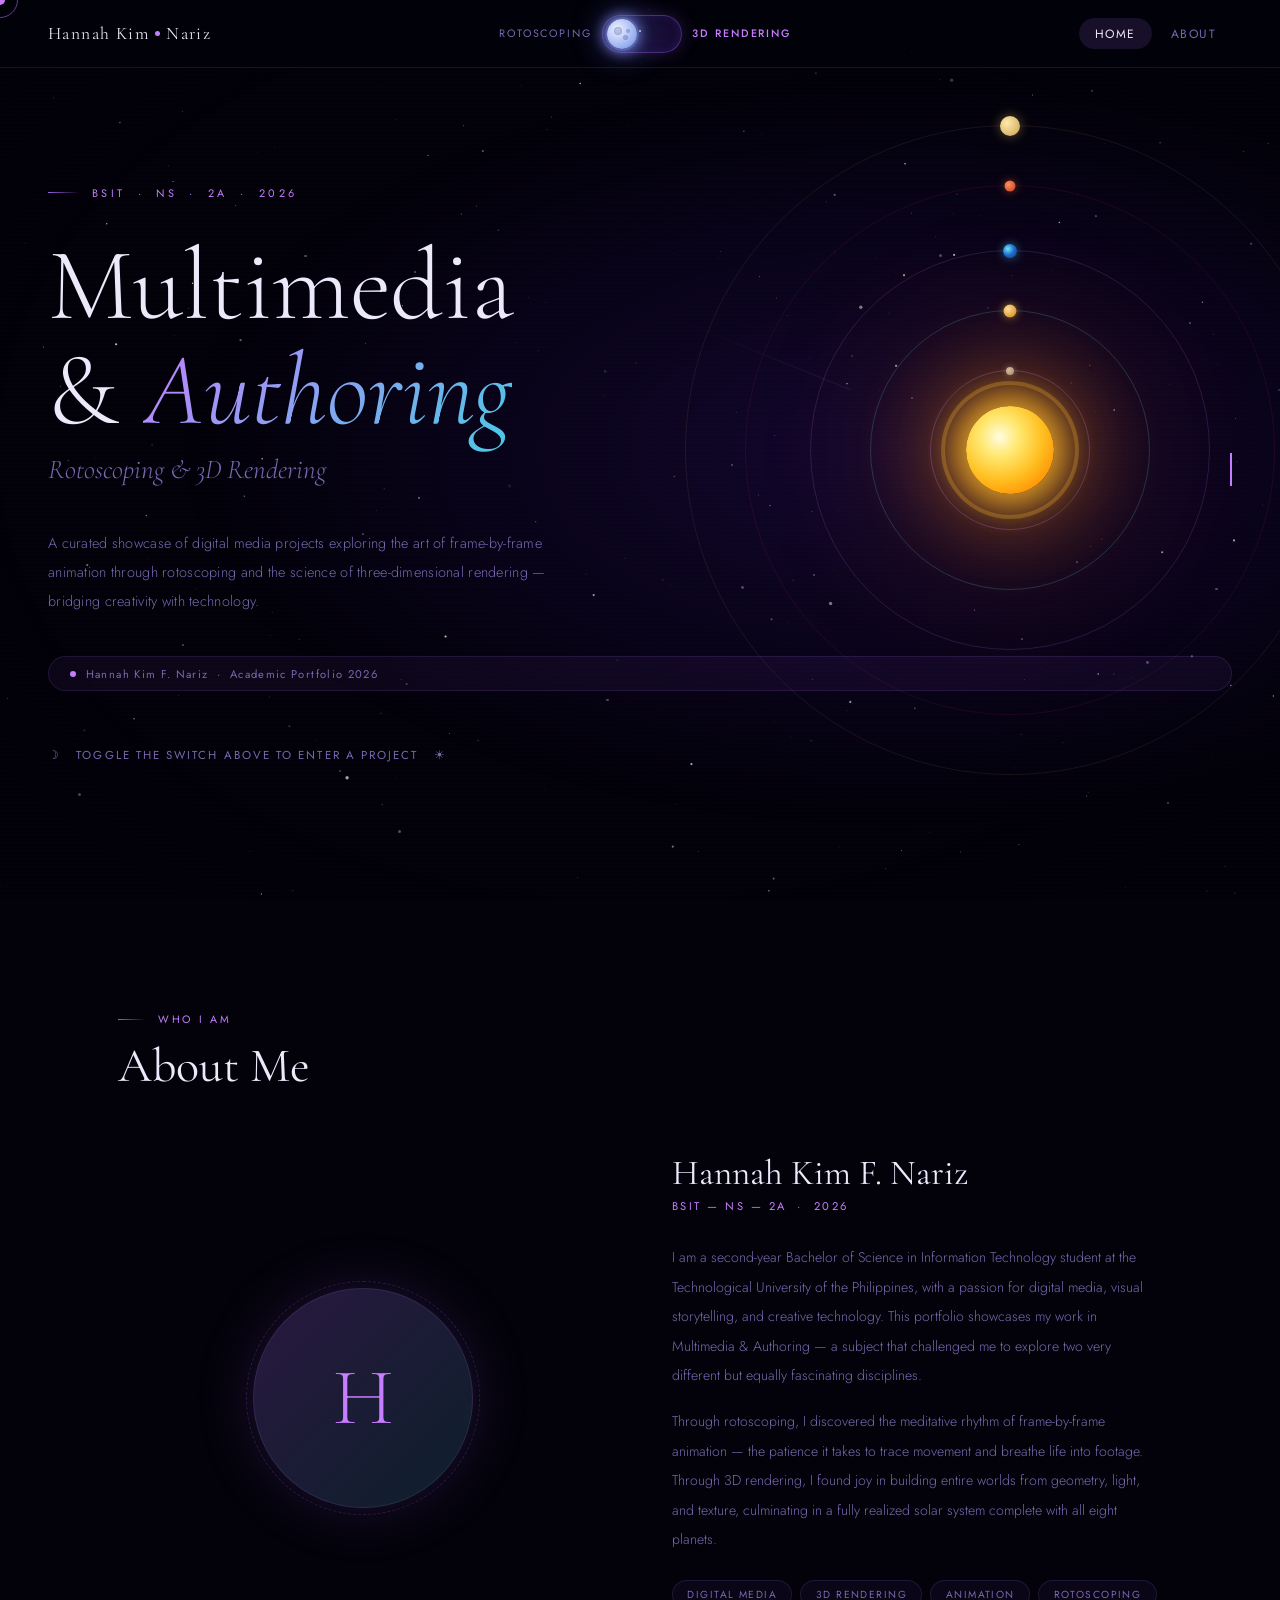
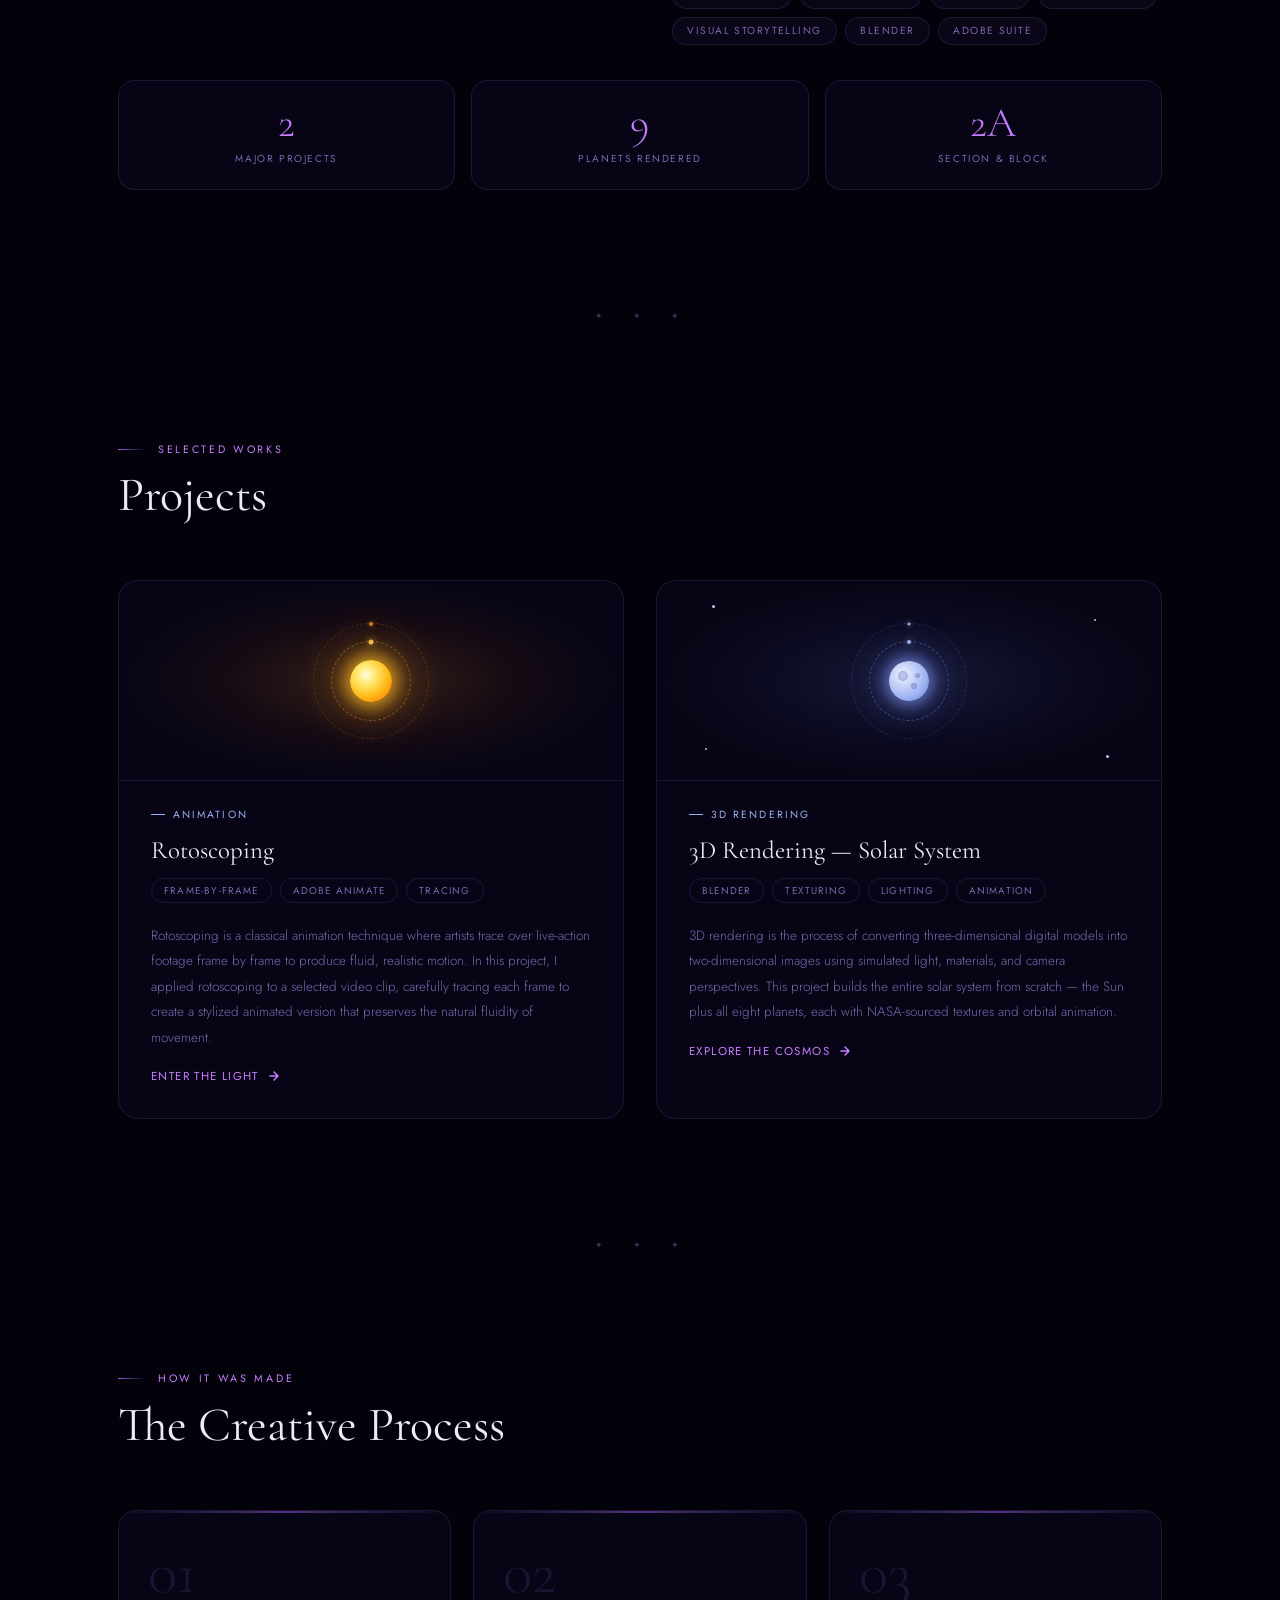
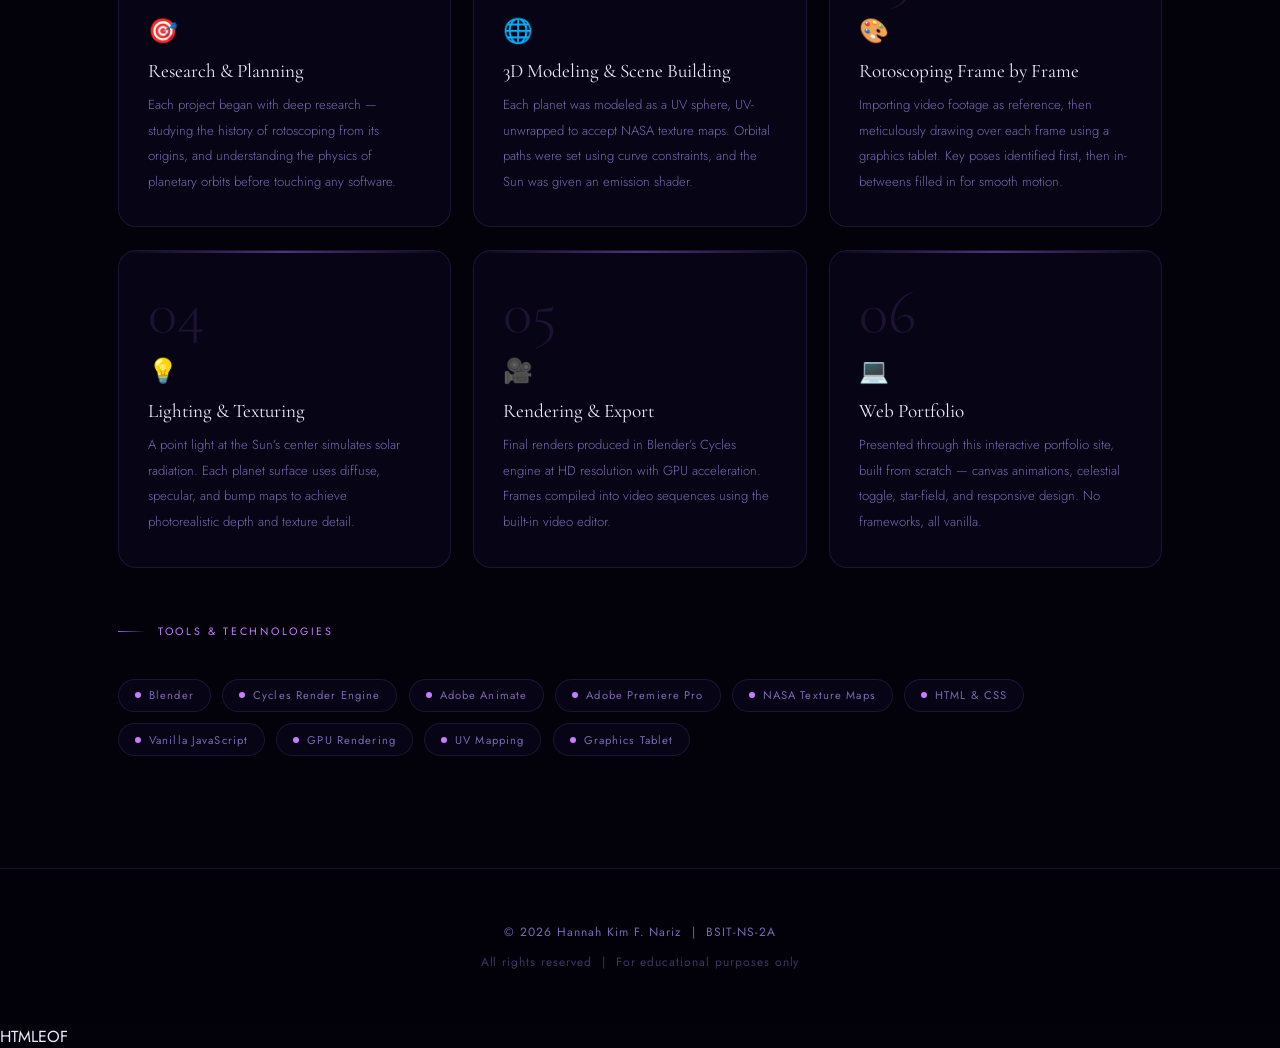
==== commit ac6fad24: "Update index.html" ====
--- a/index.html
+++ b/index.html
@@ -1,6 +1,3 @@
-bash
-
-cat > /mnt/user-data/outputs/index.html << 'HTMLEOF'
 <!DOCTYPE html>
 <html lang="en">
 <head>
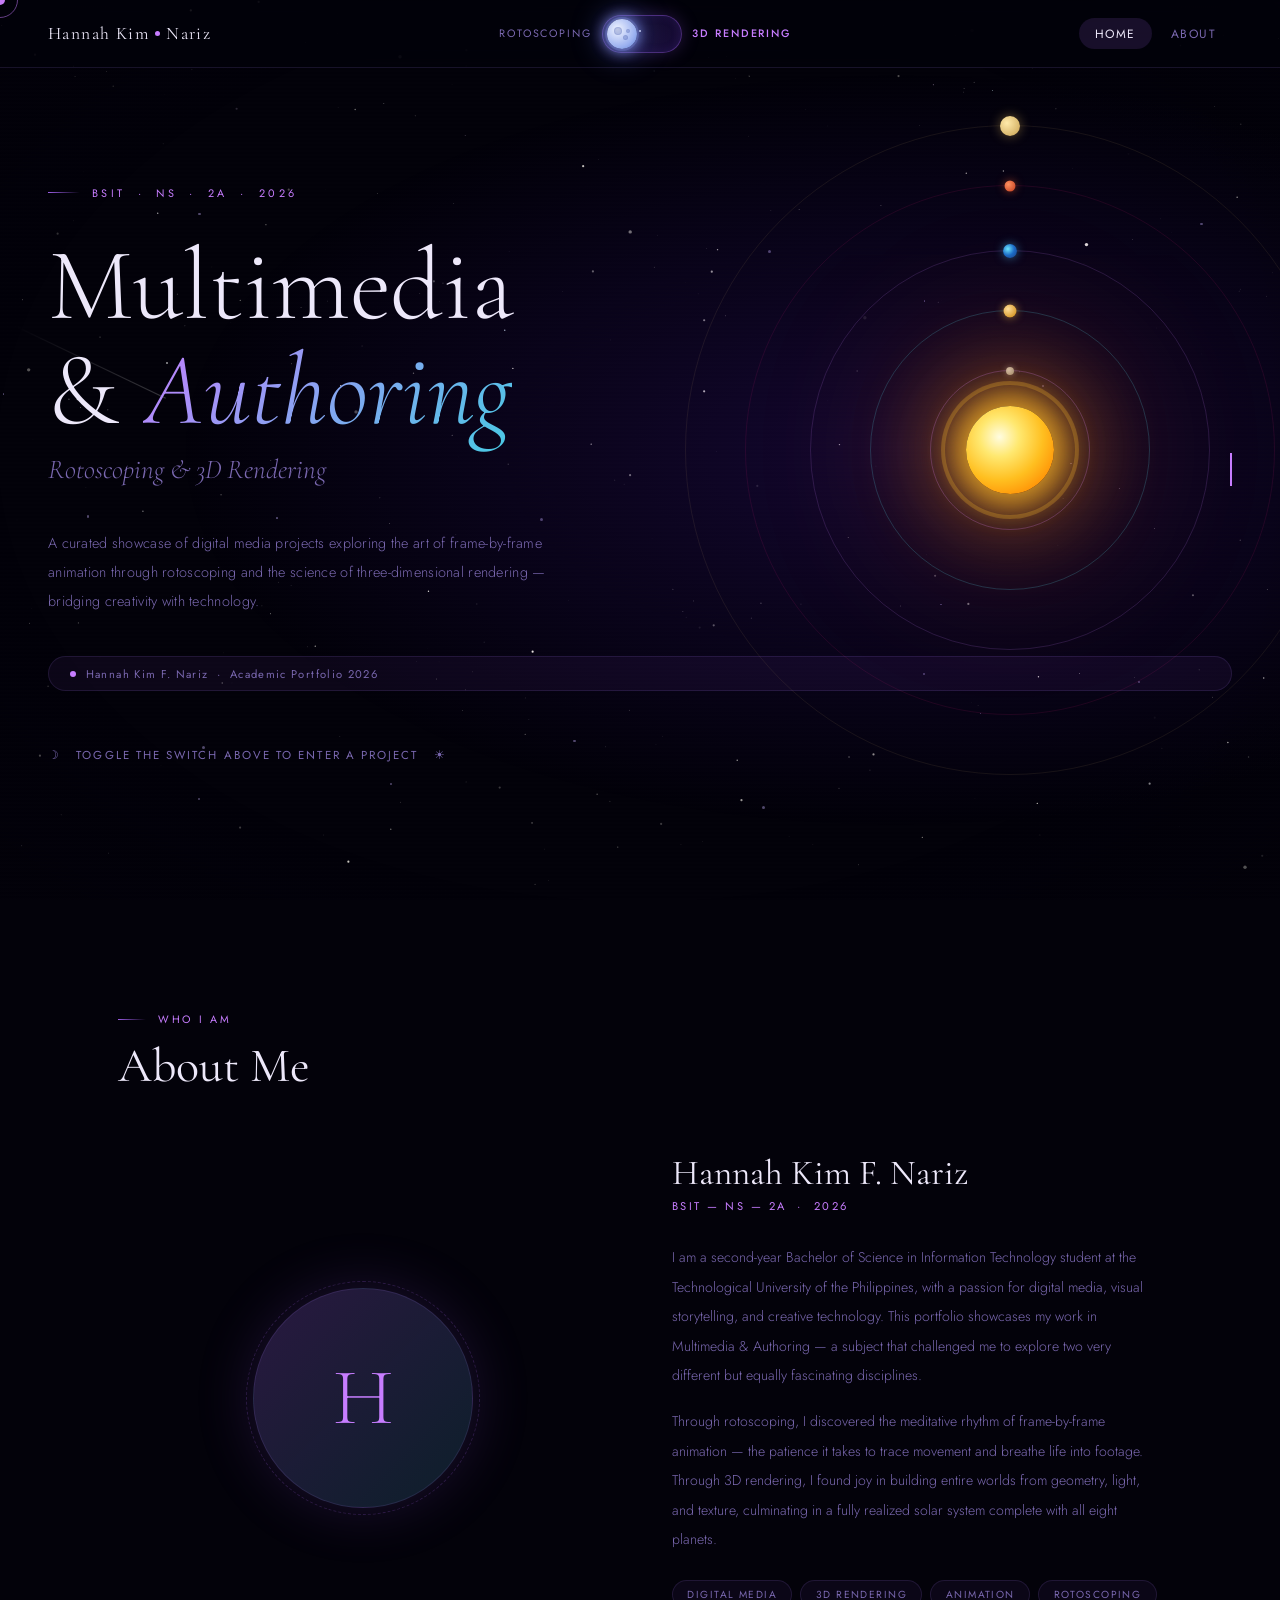
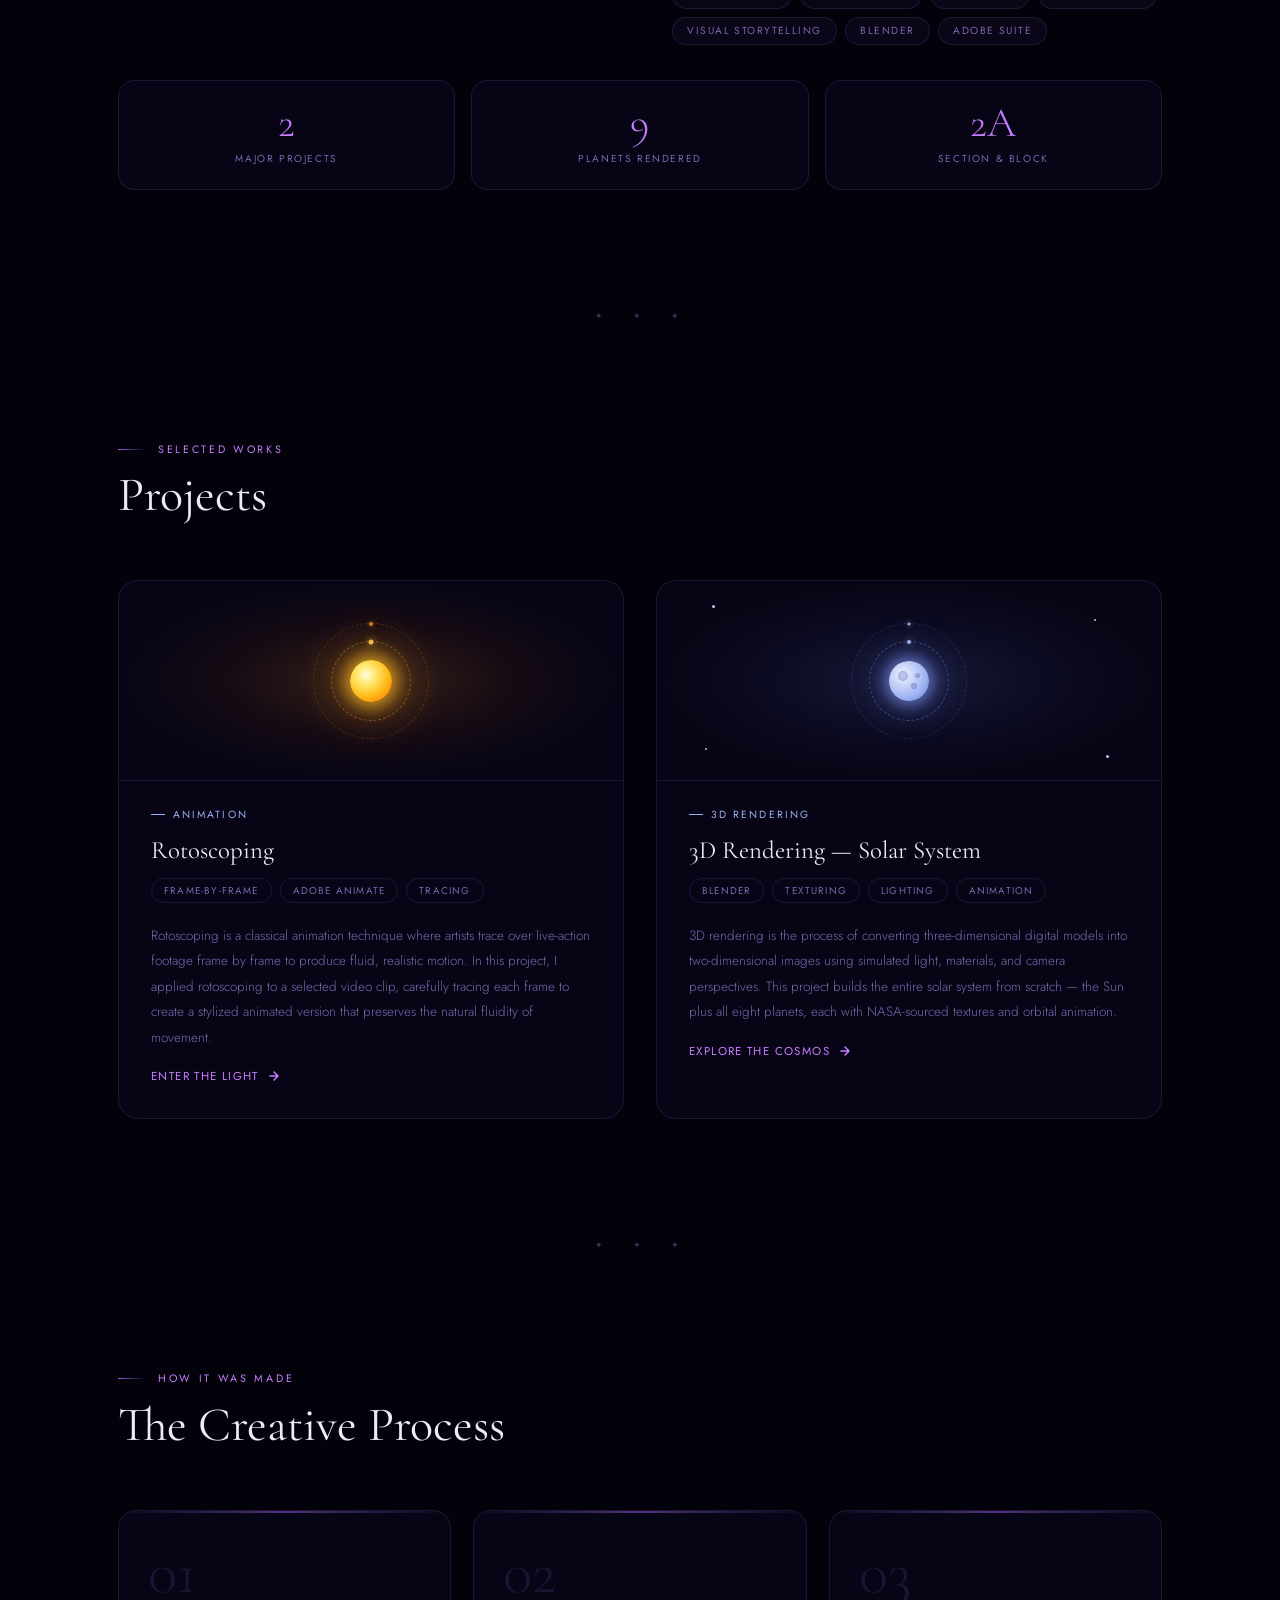
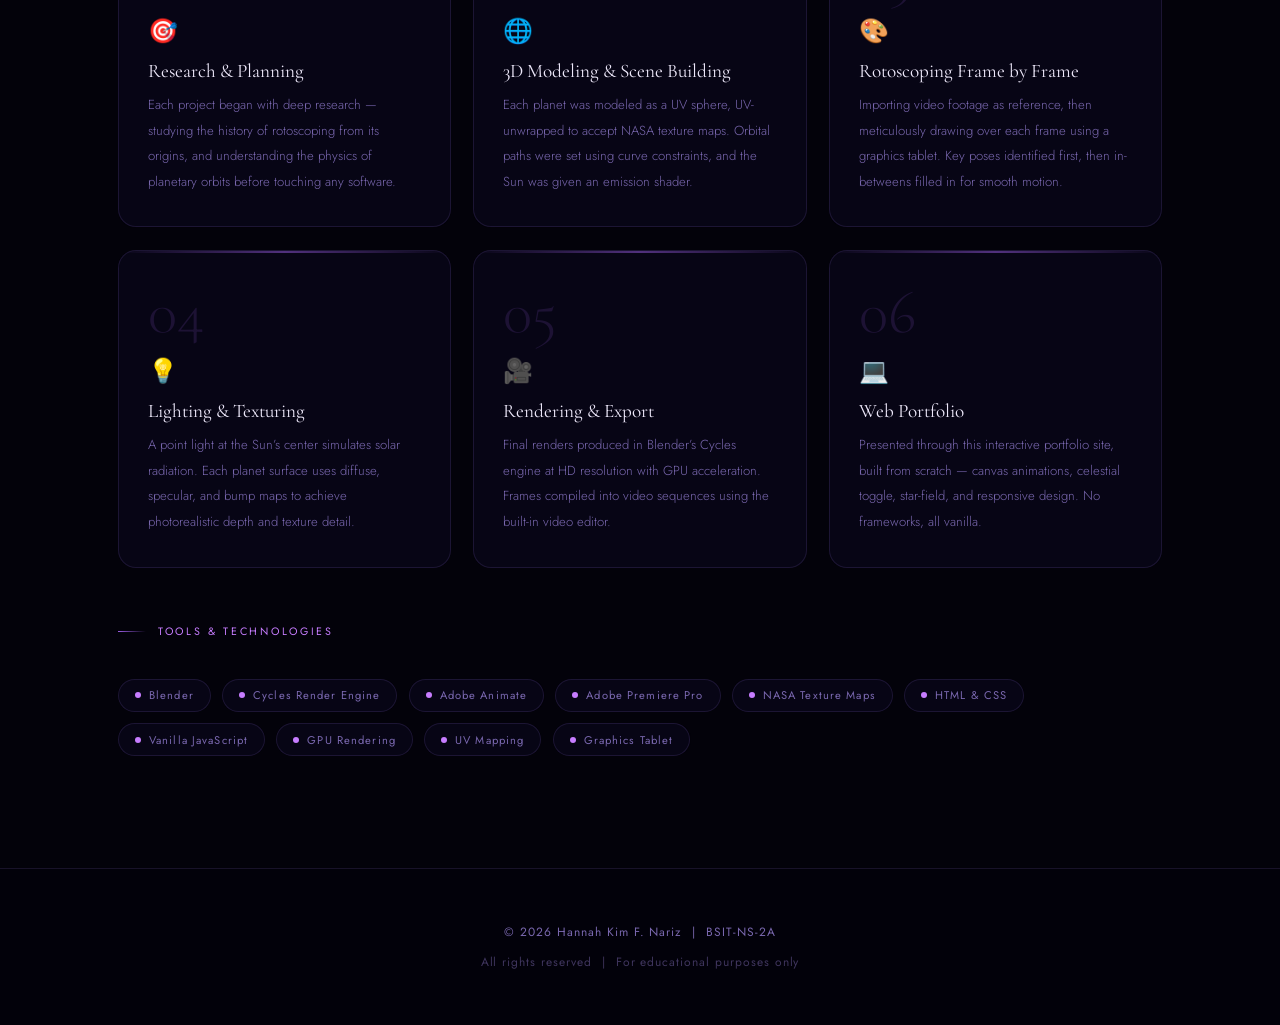
==== commit 29c926cf: "Update index.html" ====
--- a/index.html
+++ b/index.html
@@ -1,11 +1,11 @@
 <!DOCTYPE html>
 <html lang="en">
 <head>
-  <meta charset="UTF-8"/>
-  <meta name="viewport" content="width=device-width, initial-scale=1.0"/>
+  <meta charset="UTF-8">
+  <meta name="viewport" content="width=device-width, initial-scale=1.0">
   <title>Multimedia &amp; Authoring &mdash; Hannah Kim F. Nariz</title>
-  <link rel="preconnect" href="https://fonts.googleapis.com"/>
-  <link href="https://fonts.googleapis.com/css2?family=Cormorant+Garamond:ital,wght@0,300;0,400;0,600;1,300;1,400&family=Jost:wght@200;300;400;500&family=Cinzel:wght@400;500&display=swap" rel="stylesheet"/>
+  <link rel="preconnect" href="https://fonts.googleapis.com">
+  <link href="https://fonts.googleapis.com/css2?family=Cormorant+Garamond:ital,wght@0,300;0,400;0,600;1,300;1,400&family=Jost:wght@200;300;400;500&family=Cinzel:wght@400;500&display=swap" rel="stylesheet">
   <style>
     :root {
       --bg0:#03020a; --bg1:#07051a; --surface:#0f0a22;
@@ -359,7 +359,7 @@
     <div class="hero-center-body" id="heroCenterBody"></div>
   </div>
   <div class="hero-eyebrow"><span class="eyebrow-line"></span>BSIT &nbsp;&middot;&nbsp; NS &nbsp;&middot;&nbsp; 2A &nbsp;&middot;&nbsp; 2026</div>
-  <h1>Multimedia<br/>&amp; <em>Authoring</em></h1>
+  <h1>Multimedia<br>&amp; <em>Authoring</em></h1>
   <h2><span class="typewriter">Rotoscoping &amp; 3D Rendering</span></h2>
   <p class="hero-desc">A curated showcase of digital media projects exploring the art of frame-by-frame animation through rotoscoping and the science of three-dimensional rendering &mdash; bridging creativity with technology.</p>
   <div class="hero-badge"><span class="badge-dot"></span>Hannah Kim F. Nariz &nbsp;&middot;&nbsp; Academic Portfolio 2026</div>
@@ -487,7 +487,7 @@
 </div>
 
 <footer>
-  &copy; 2026 Hannah Kim F. Nariz &nbsp;|&nbsp; BSIT-NS-2A<br/>
+  &copy; 2026 Hannah Kim F. Nariz &nbsp;|&nbsp; BSIT-NS-2A<br>
   <span>All rights reserved &nbsp;|&nbsp; For educational purposes only</span>
 </footer>
 
@@ -723,4 +723,3 @@
 </script>
 </body>
 </html>
-HTMLEOF
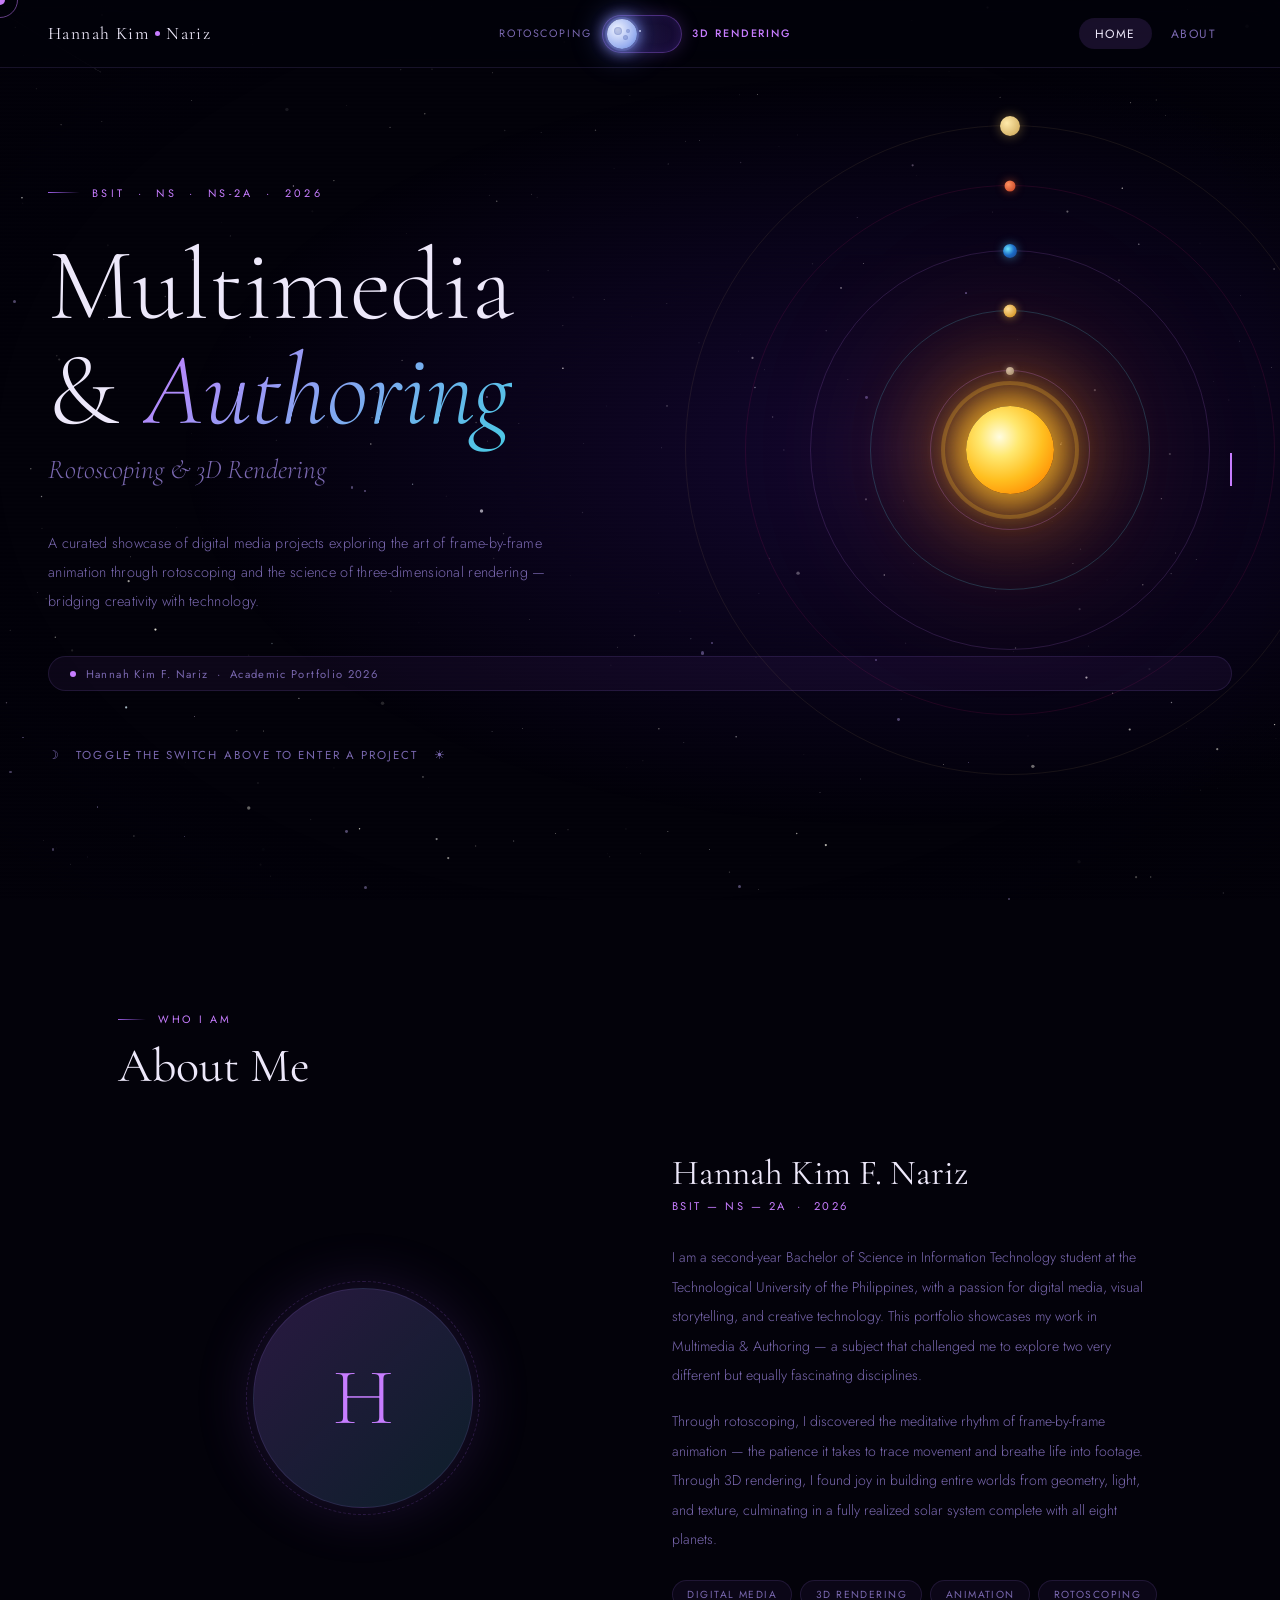
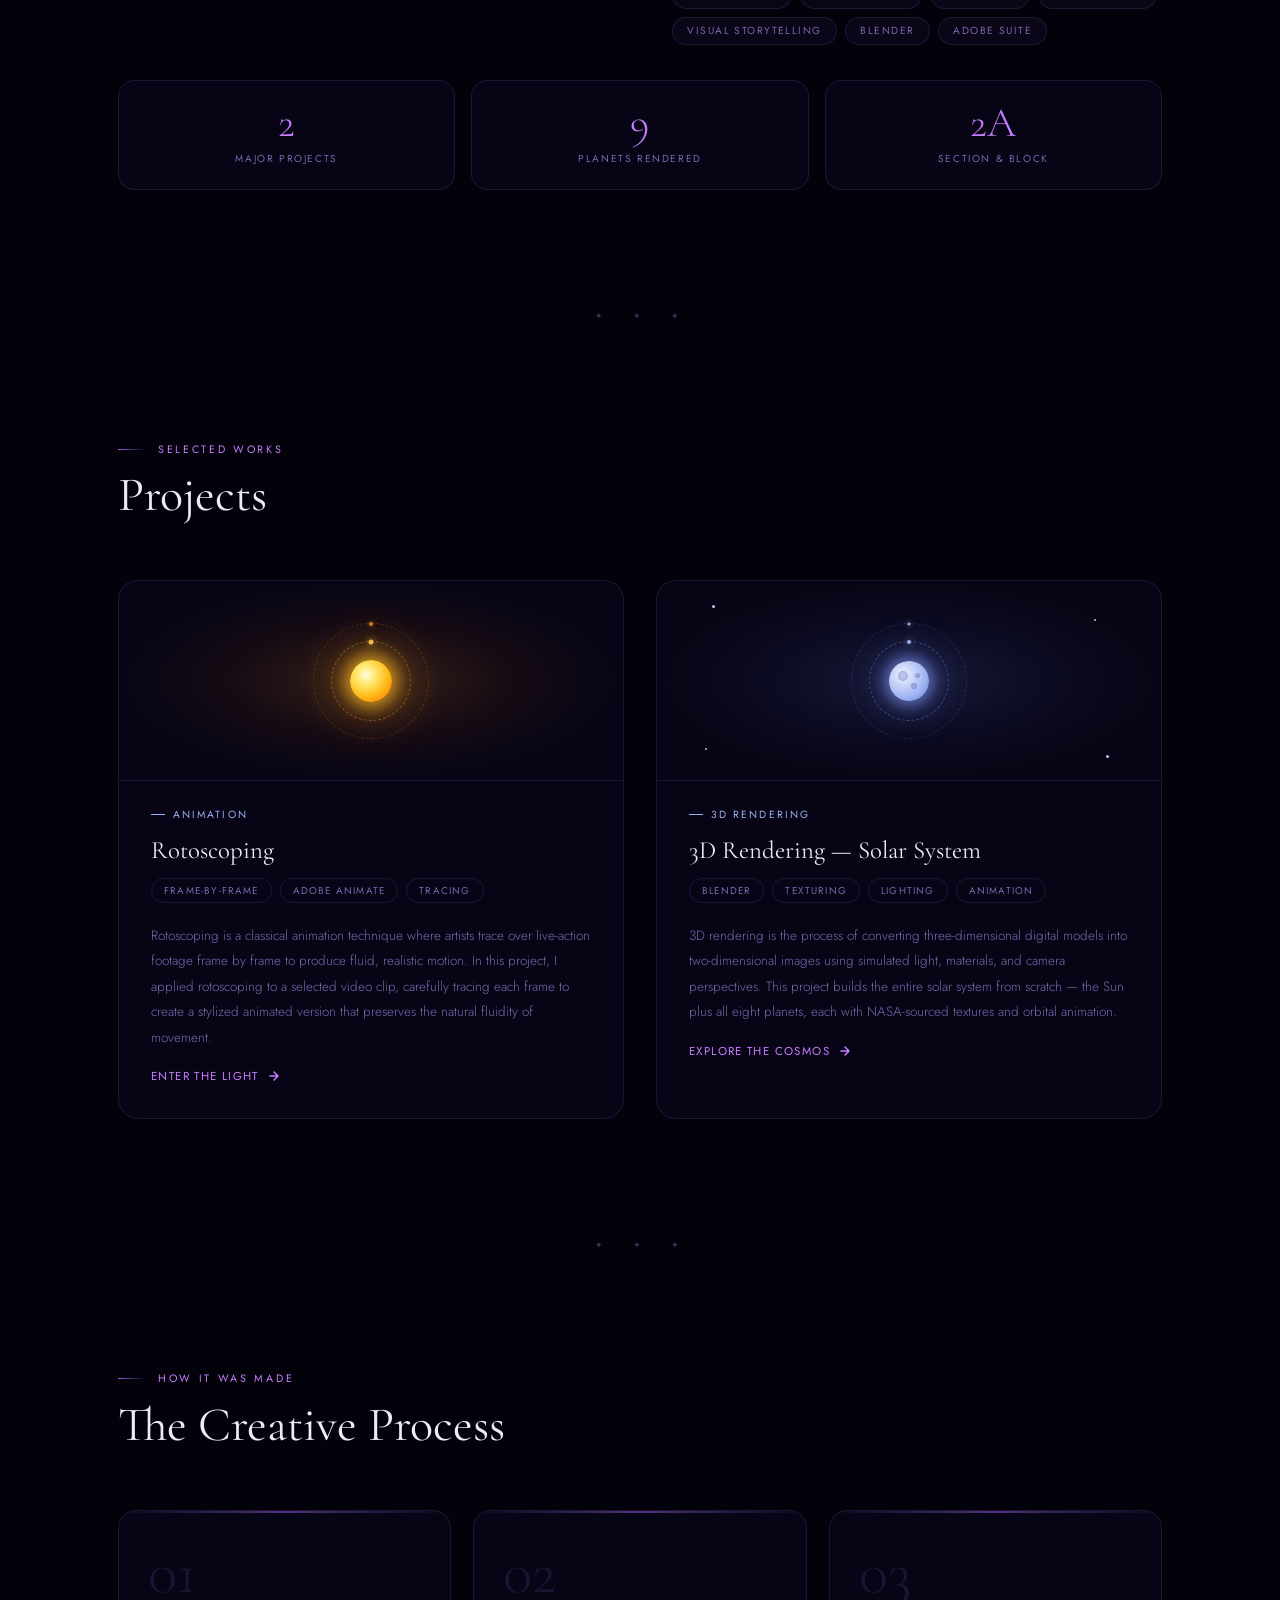
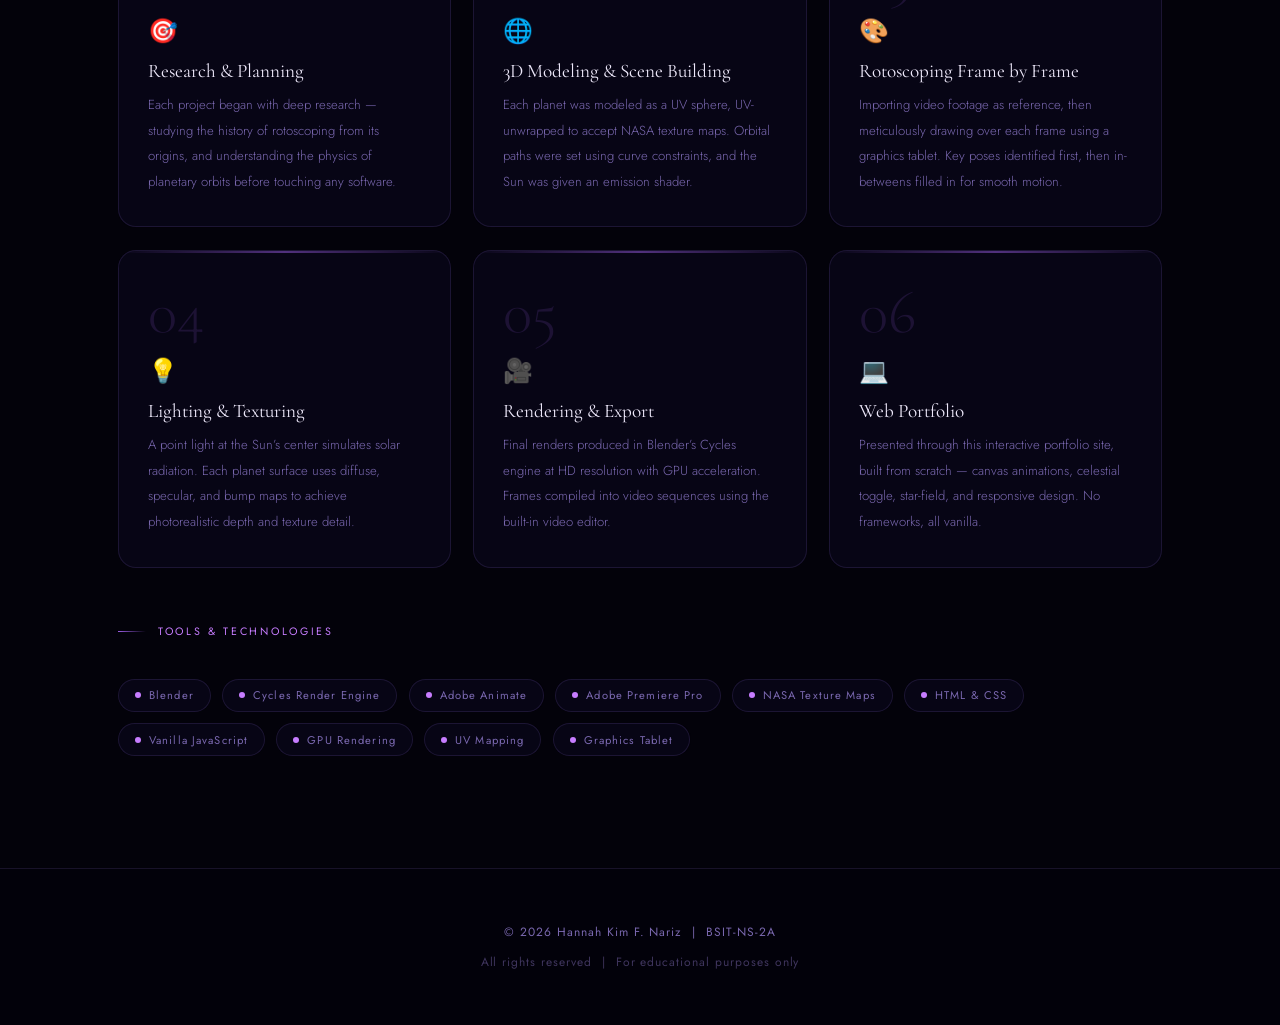
==== commit 97f99800: "Update index.html" ====
--- a/index.html
+++ b/index.html
@@ -358,7 +358,7 @@
     <div class="hero-rays" id="heroRays"></div>
     <div class="hero-center-body" id="heroCenterBody"></div>
   </div>
-  <div class="hero-eyebrow"><span class="eyebrow-line"></span>BSIT &nbsp;&middot;&nbsp; NS &nbsp;&middot;&nbsp; 2A &nbsp;&middot;&nbsp; 2026</div>
+  <div class="hero-eyebrow"><span class="eyebrow-line"></span>BSIT &nbsp;&middot;&nbsp; NS &nbsp;&middot;&nbsp; NS-2A &nbsp;&middot;&nbsp; 2026</div>
   <h1>Multimedia<br>&amp; <em>Authoring</em></h1>
   <h2><span class="typewriter">Rotoscoping &amp; 3D Rendering</span></h2>
   <p class="hero-desc">A curated showcase of digital media projects exploring the art of frame-by-frame animation through rotoscoping and the science of three-dimensional rendering &mdash; bridging creativity with technology.</p>
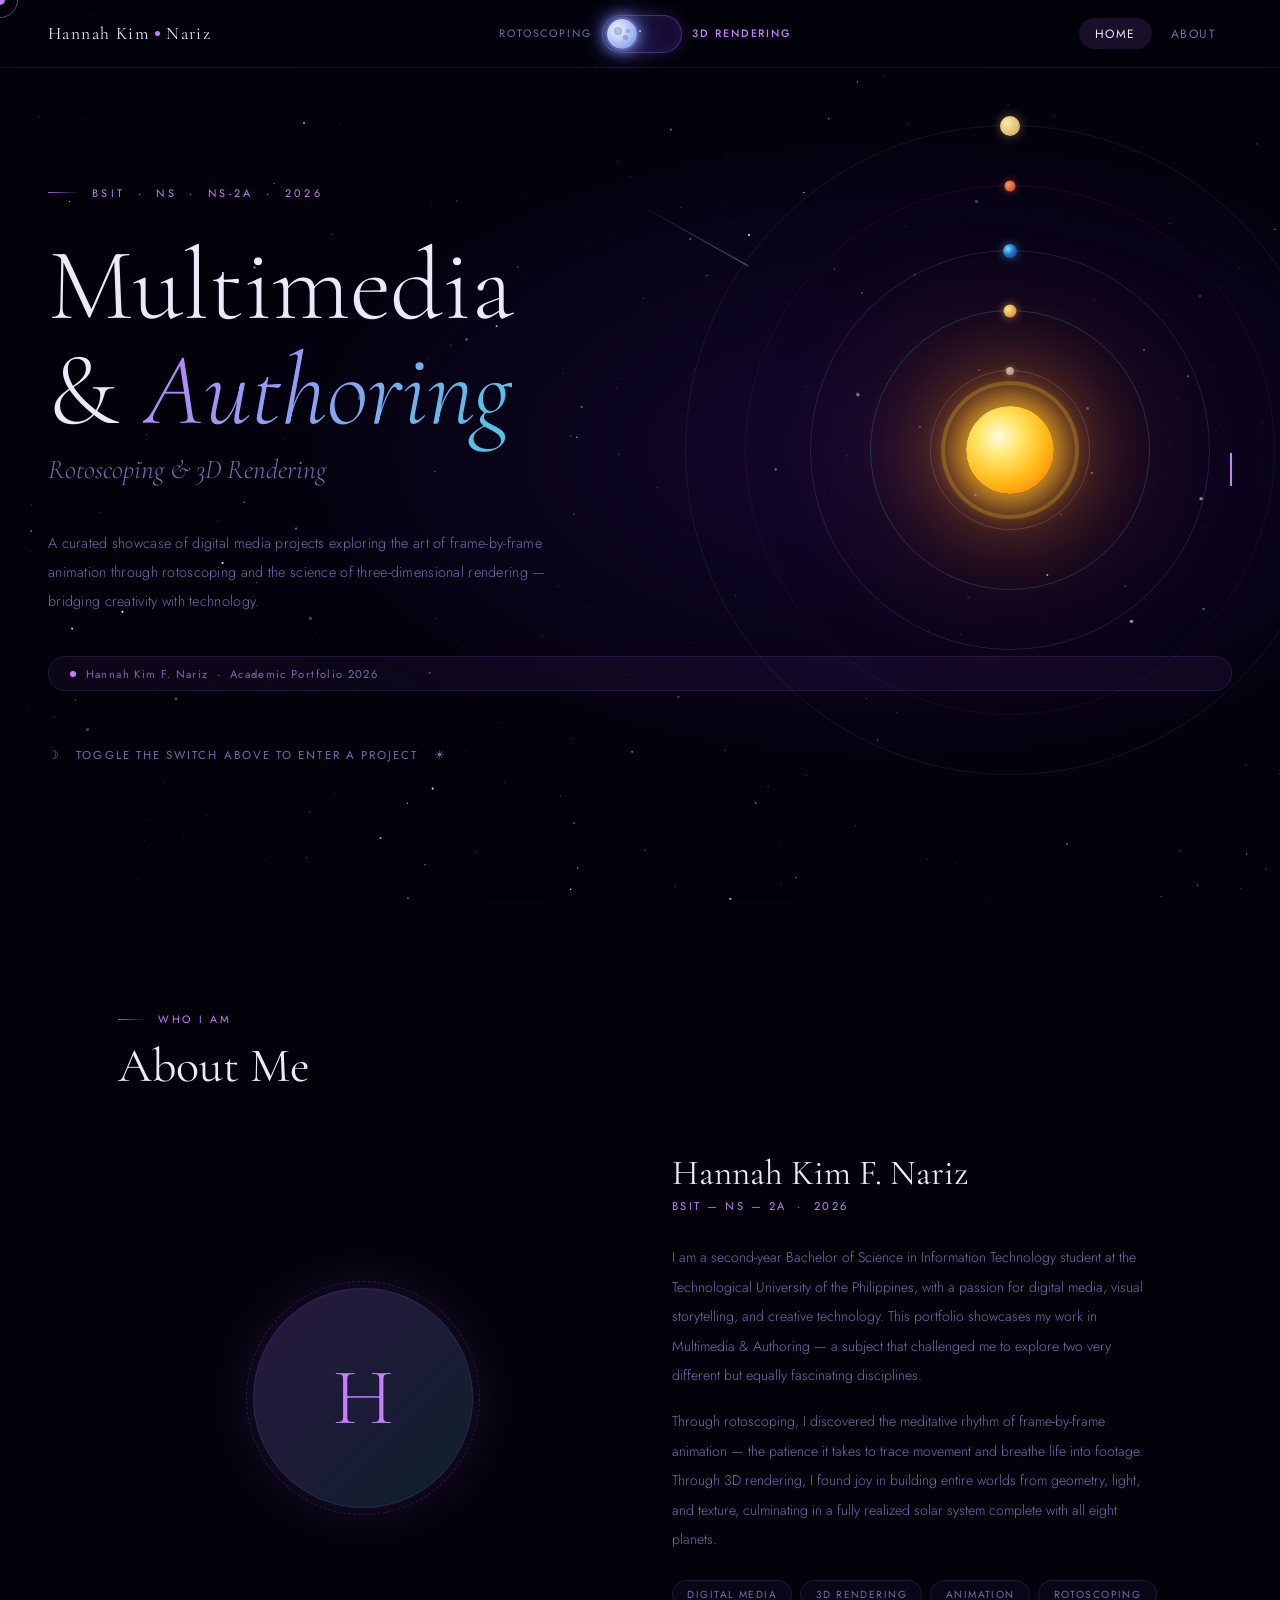
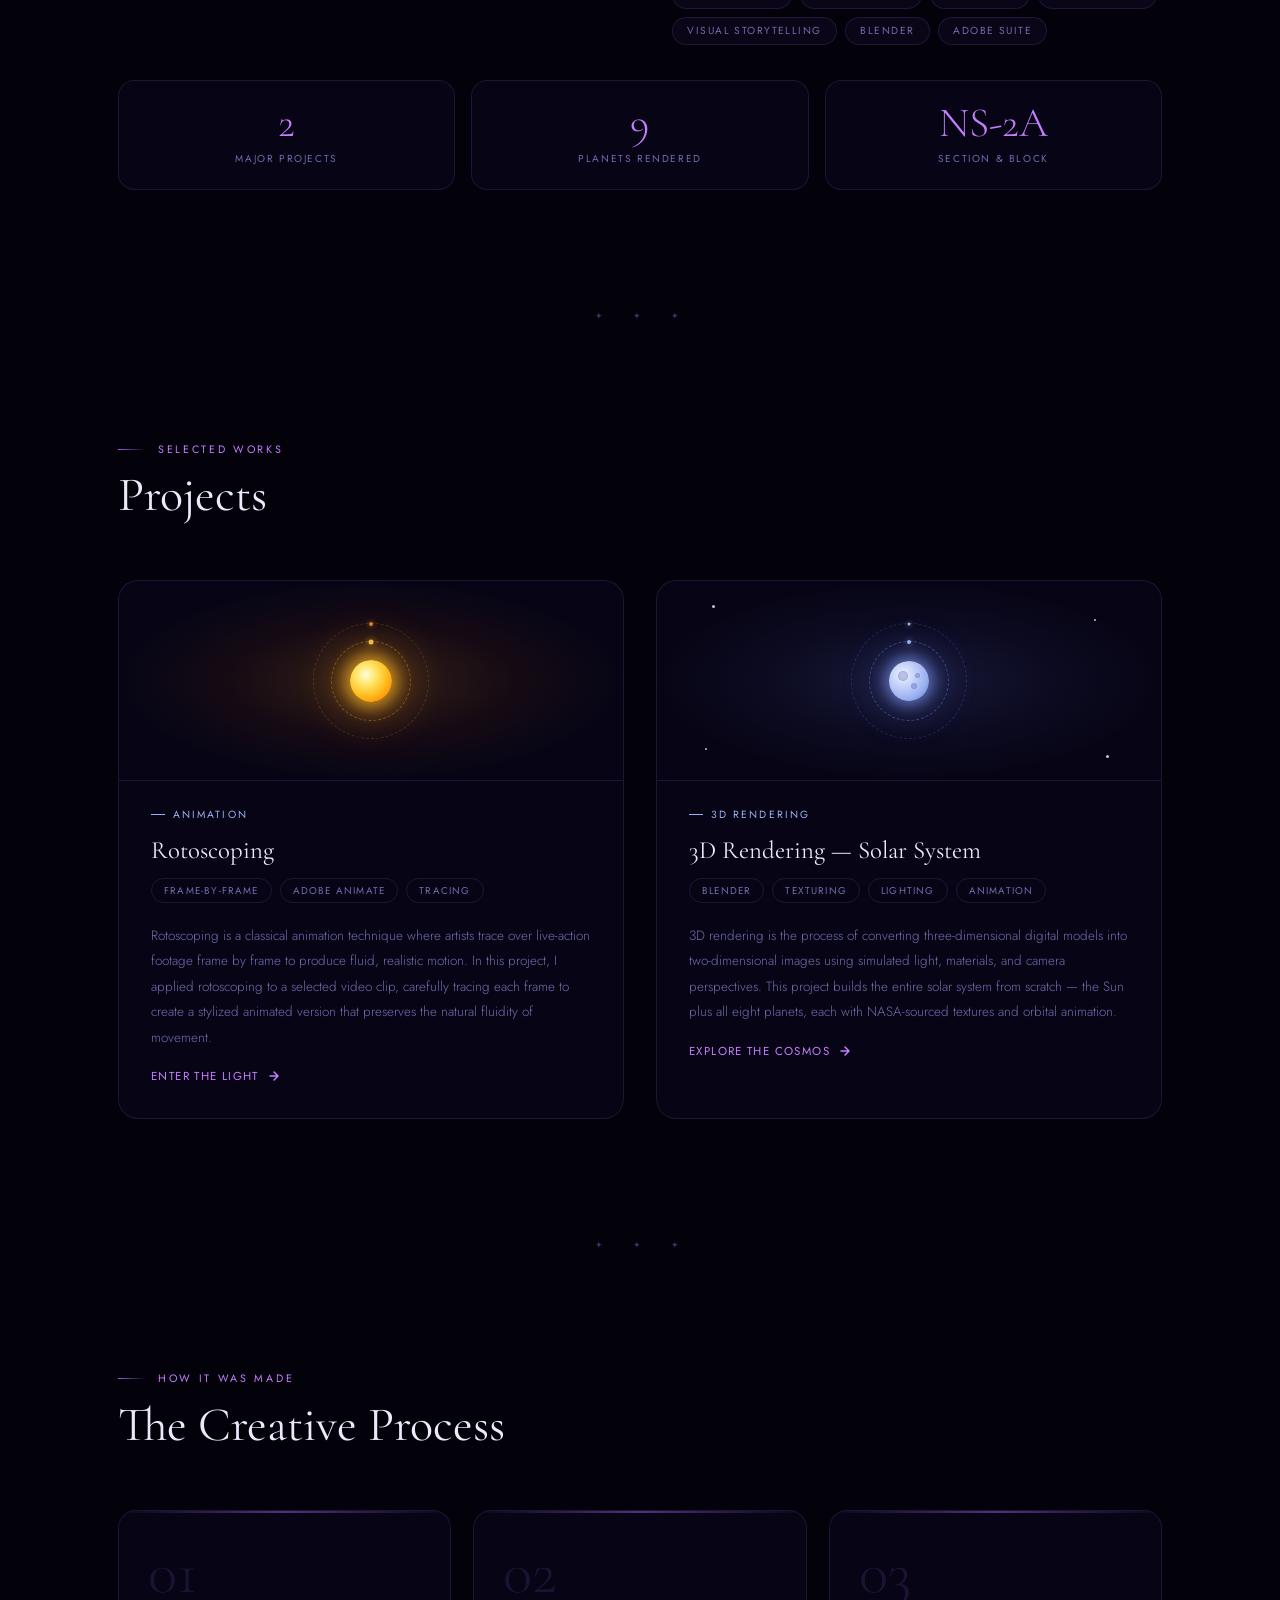
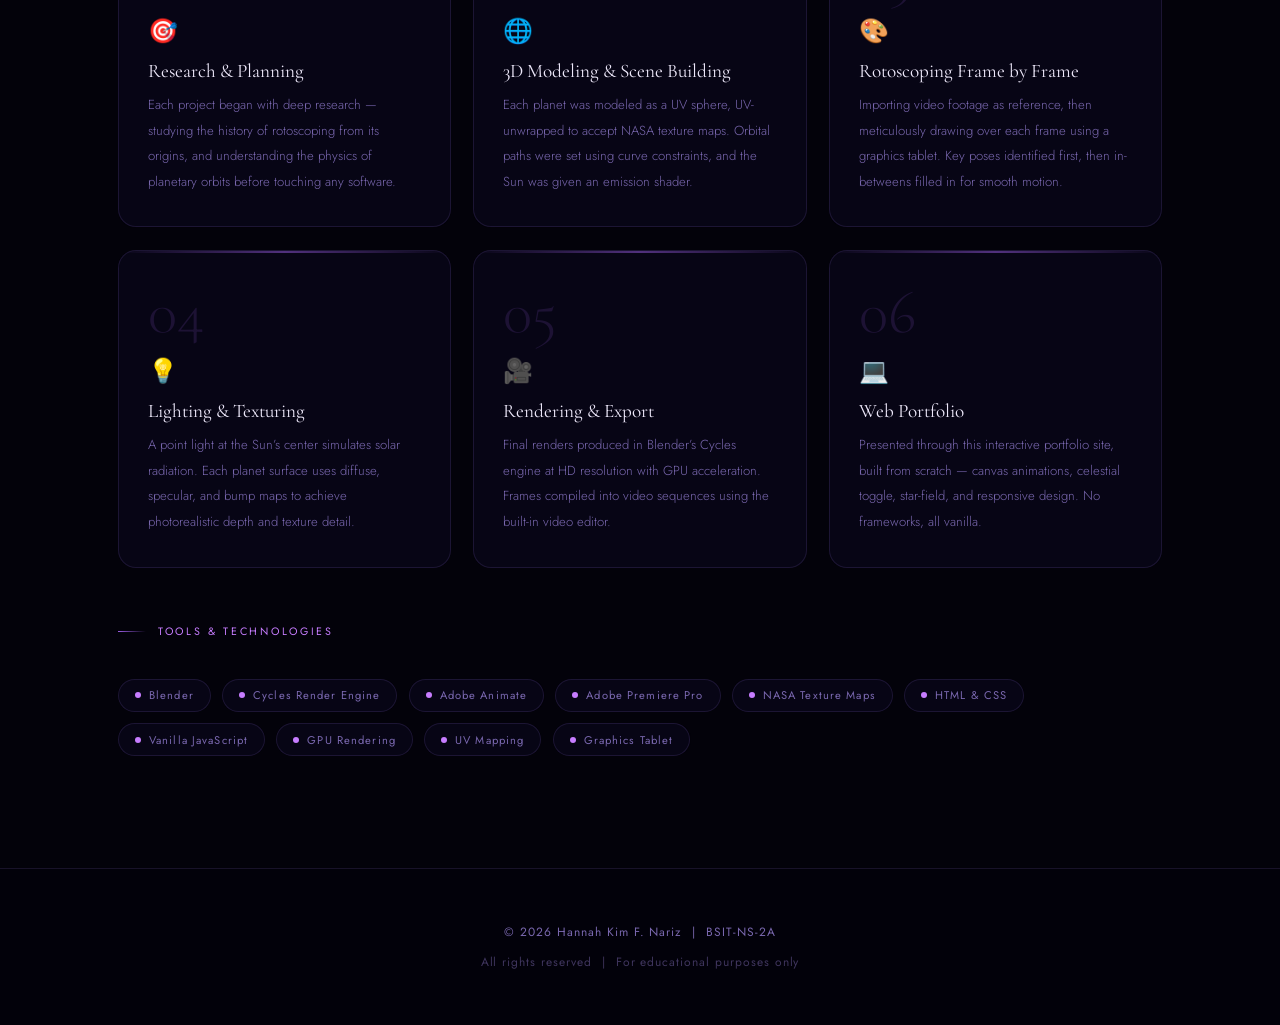
==== commit 69f4f80c: "Update index.html" ====
--- a/index.html
+++ b/index.html
@@ -391,7 +391,7 @@
   <div class="stats-row">
     <div class="stat-box reveal"><div class="stat-num">2</div><div class="stat-label">Major Projects</div></div>
     <div class="stat-box reveal"><div class="stat-num">9</div><div class="stat-label">Planets Rendered</div></div>
-    <div class="stat-box reveal"><div class="stat-num">2A</div><div class="stat-label">Section &amp; Block</div></div>
+    <div class="stat-box reveal"><div class="stat-num">NS-2A</div><div class="stat-label">Section &amp; Block</div></div>
   </div>
 </div>
 
